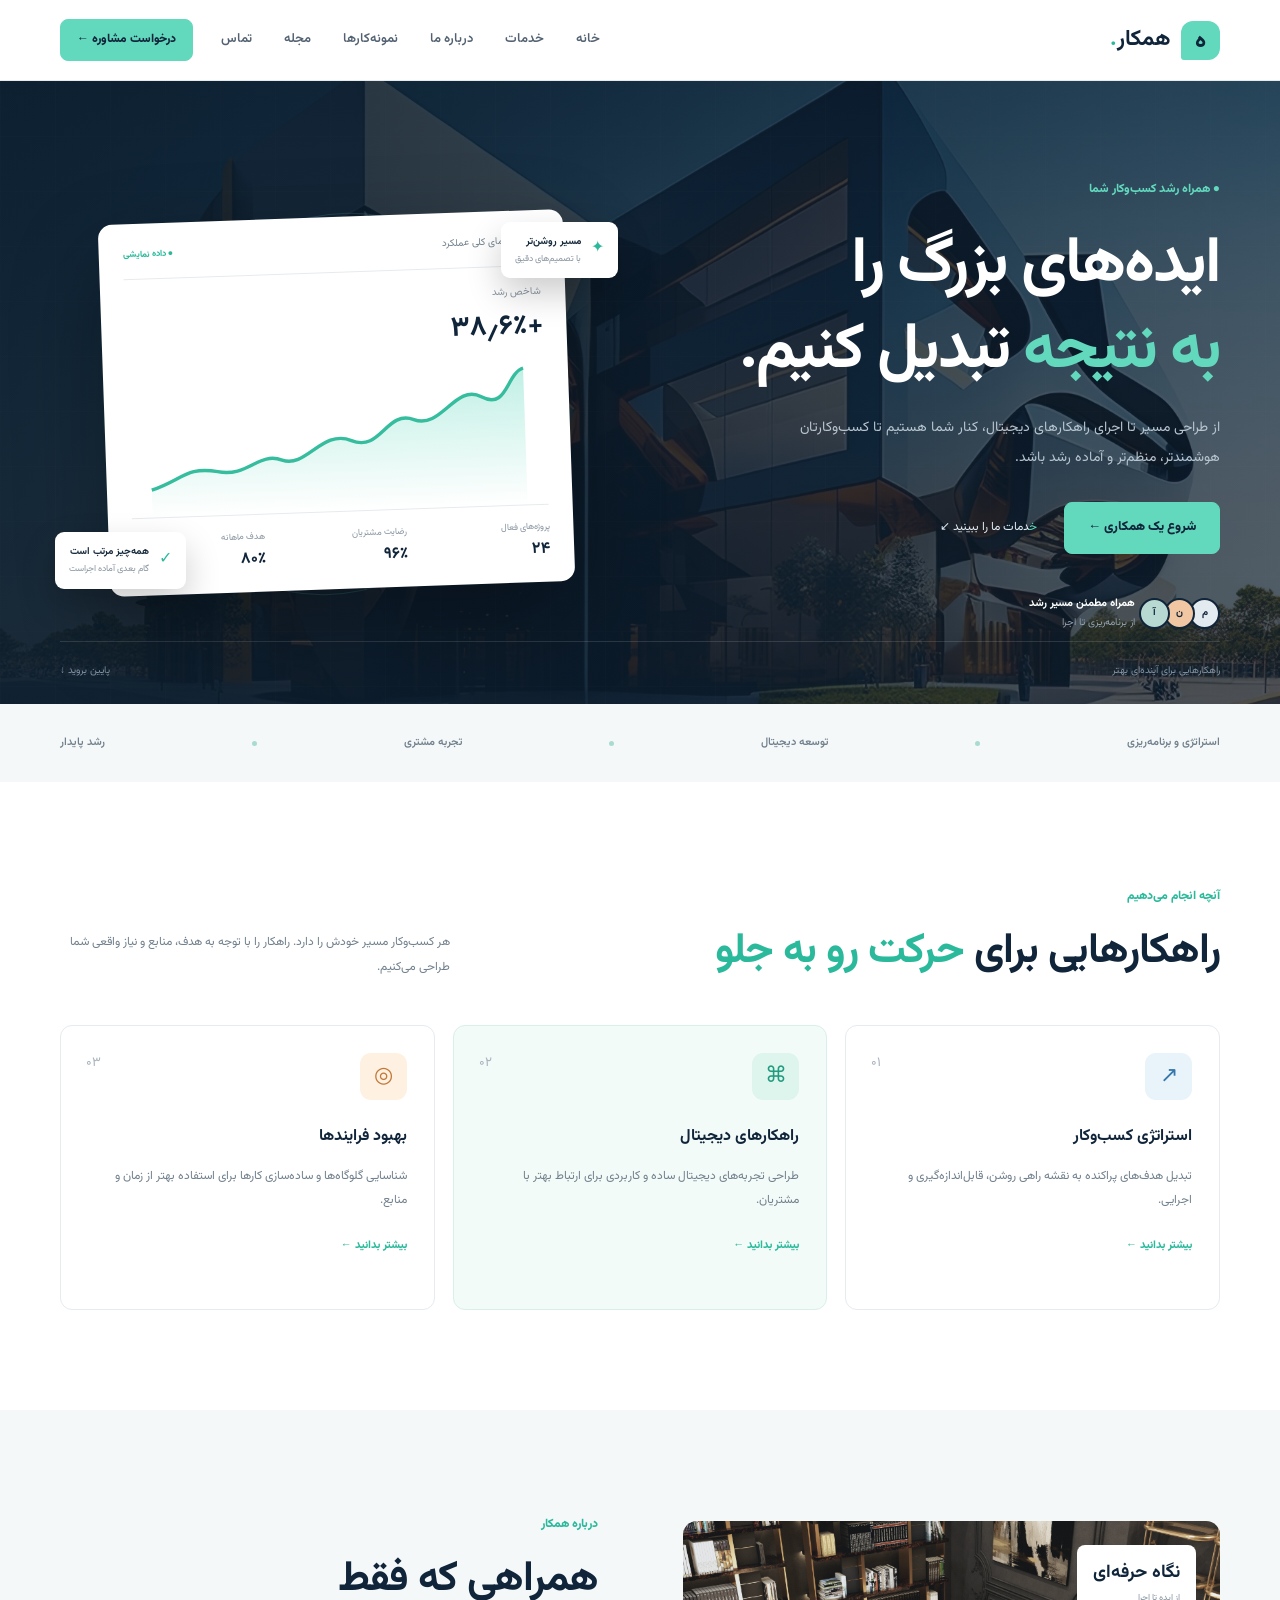
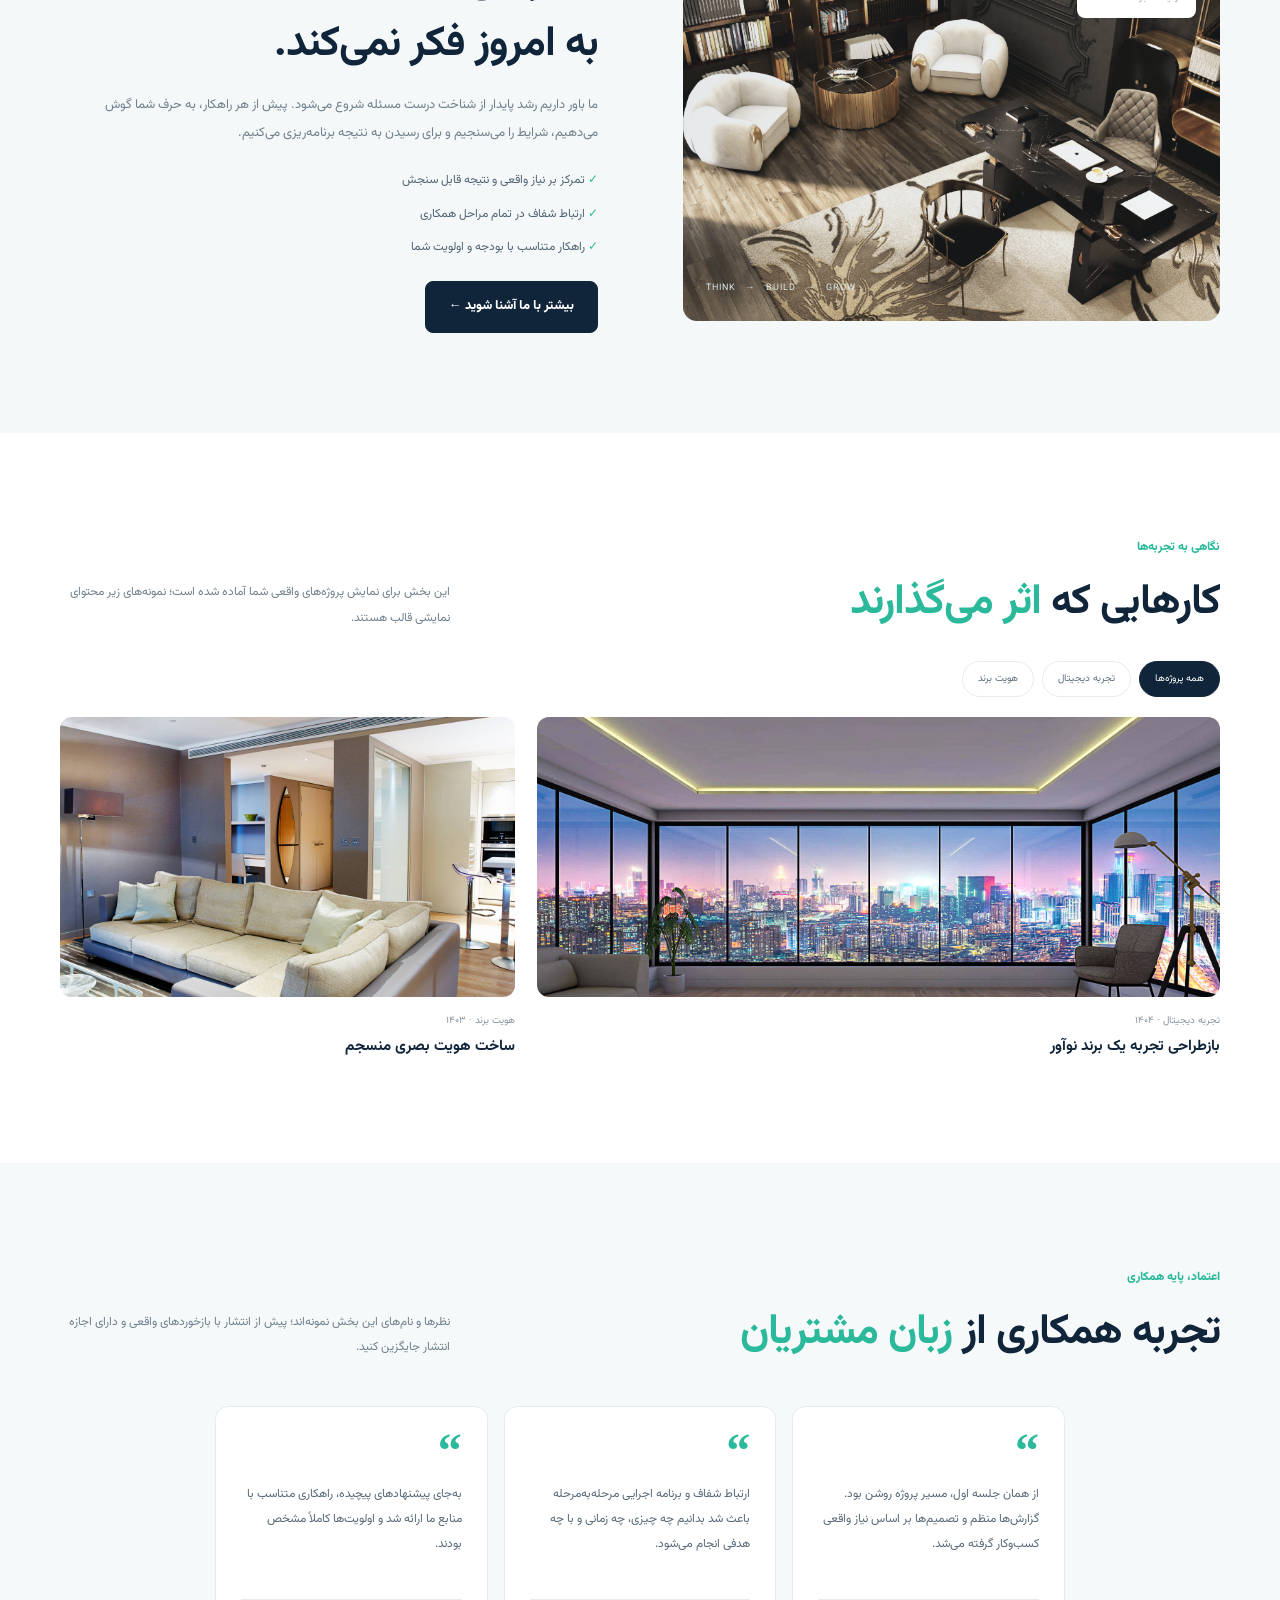
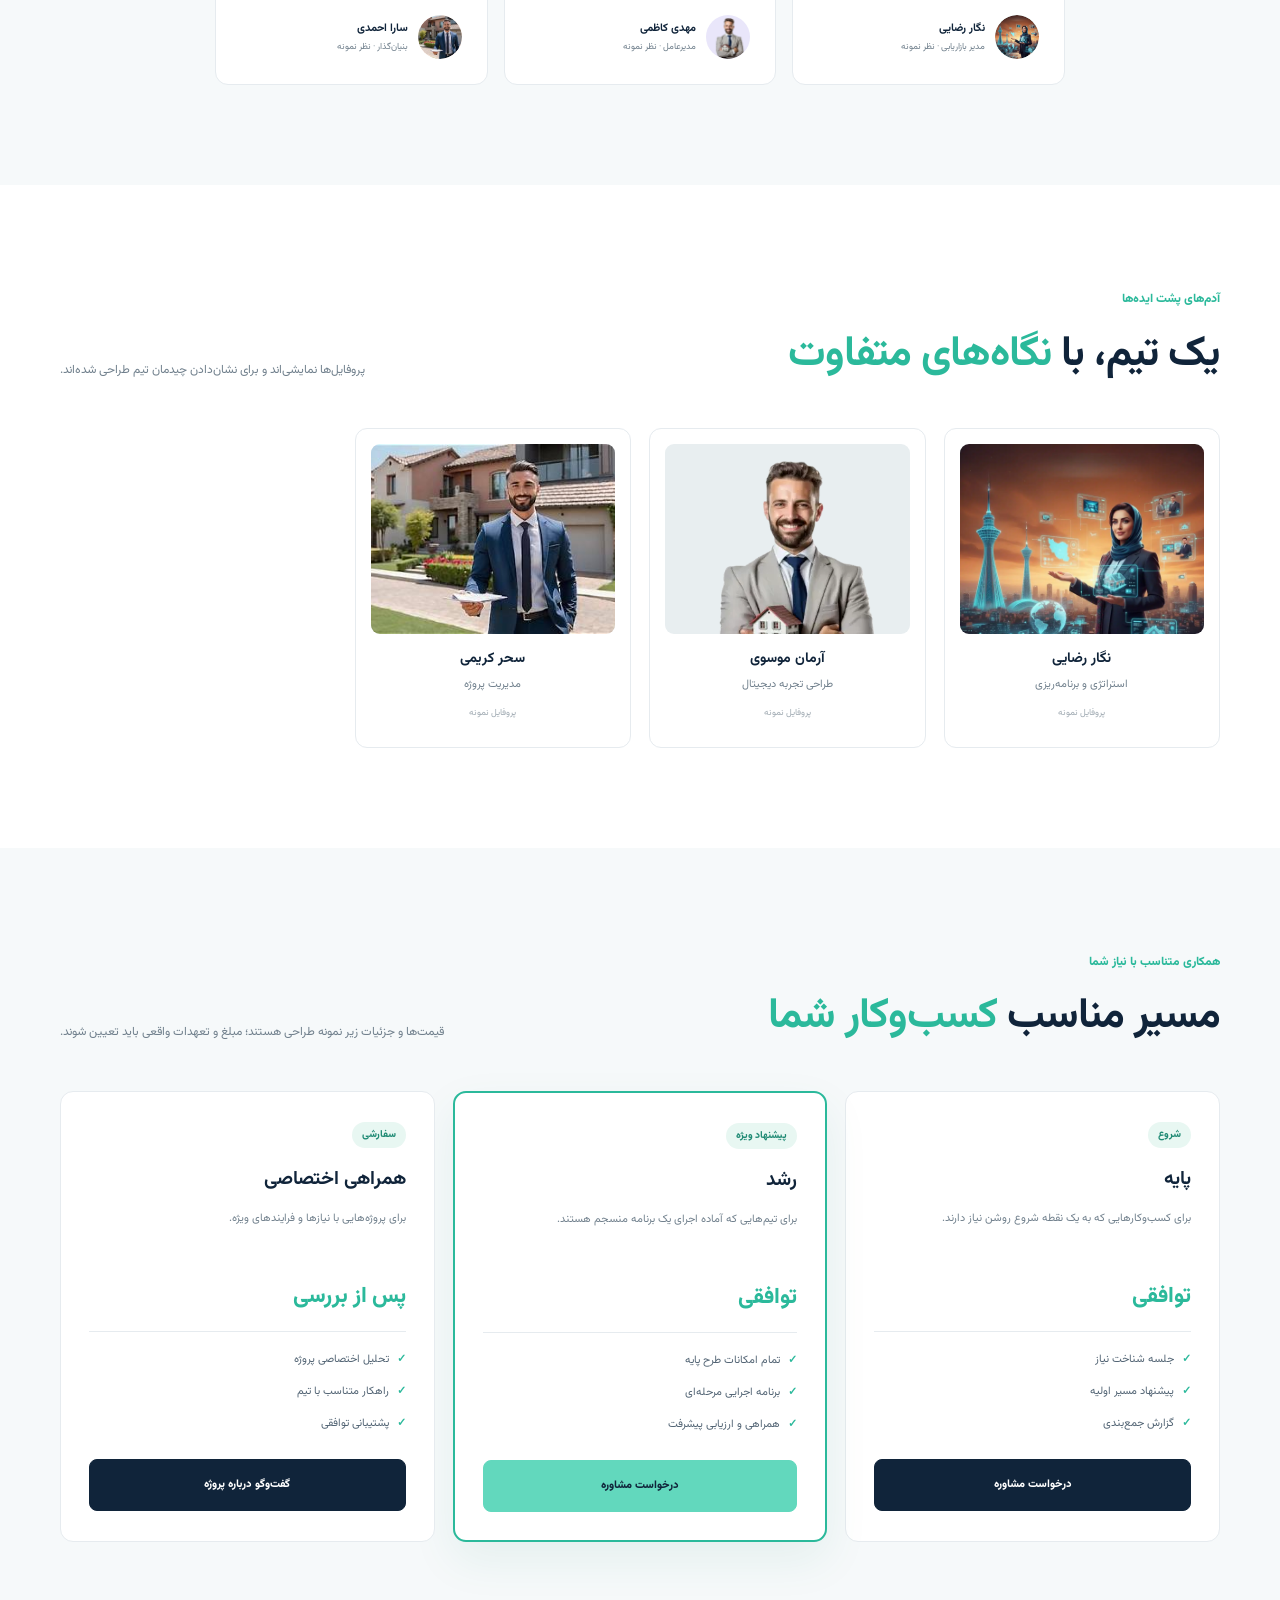
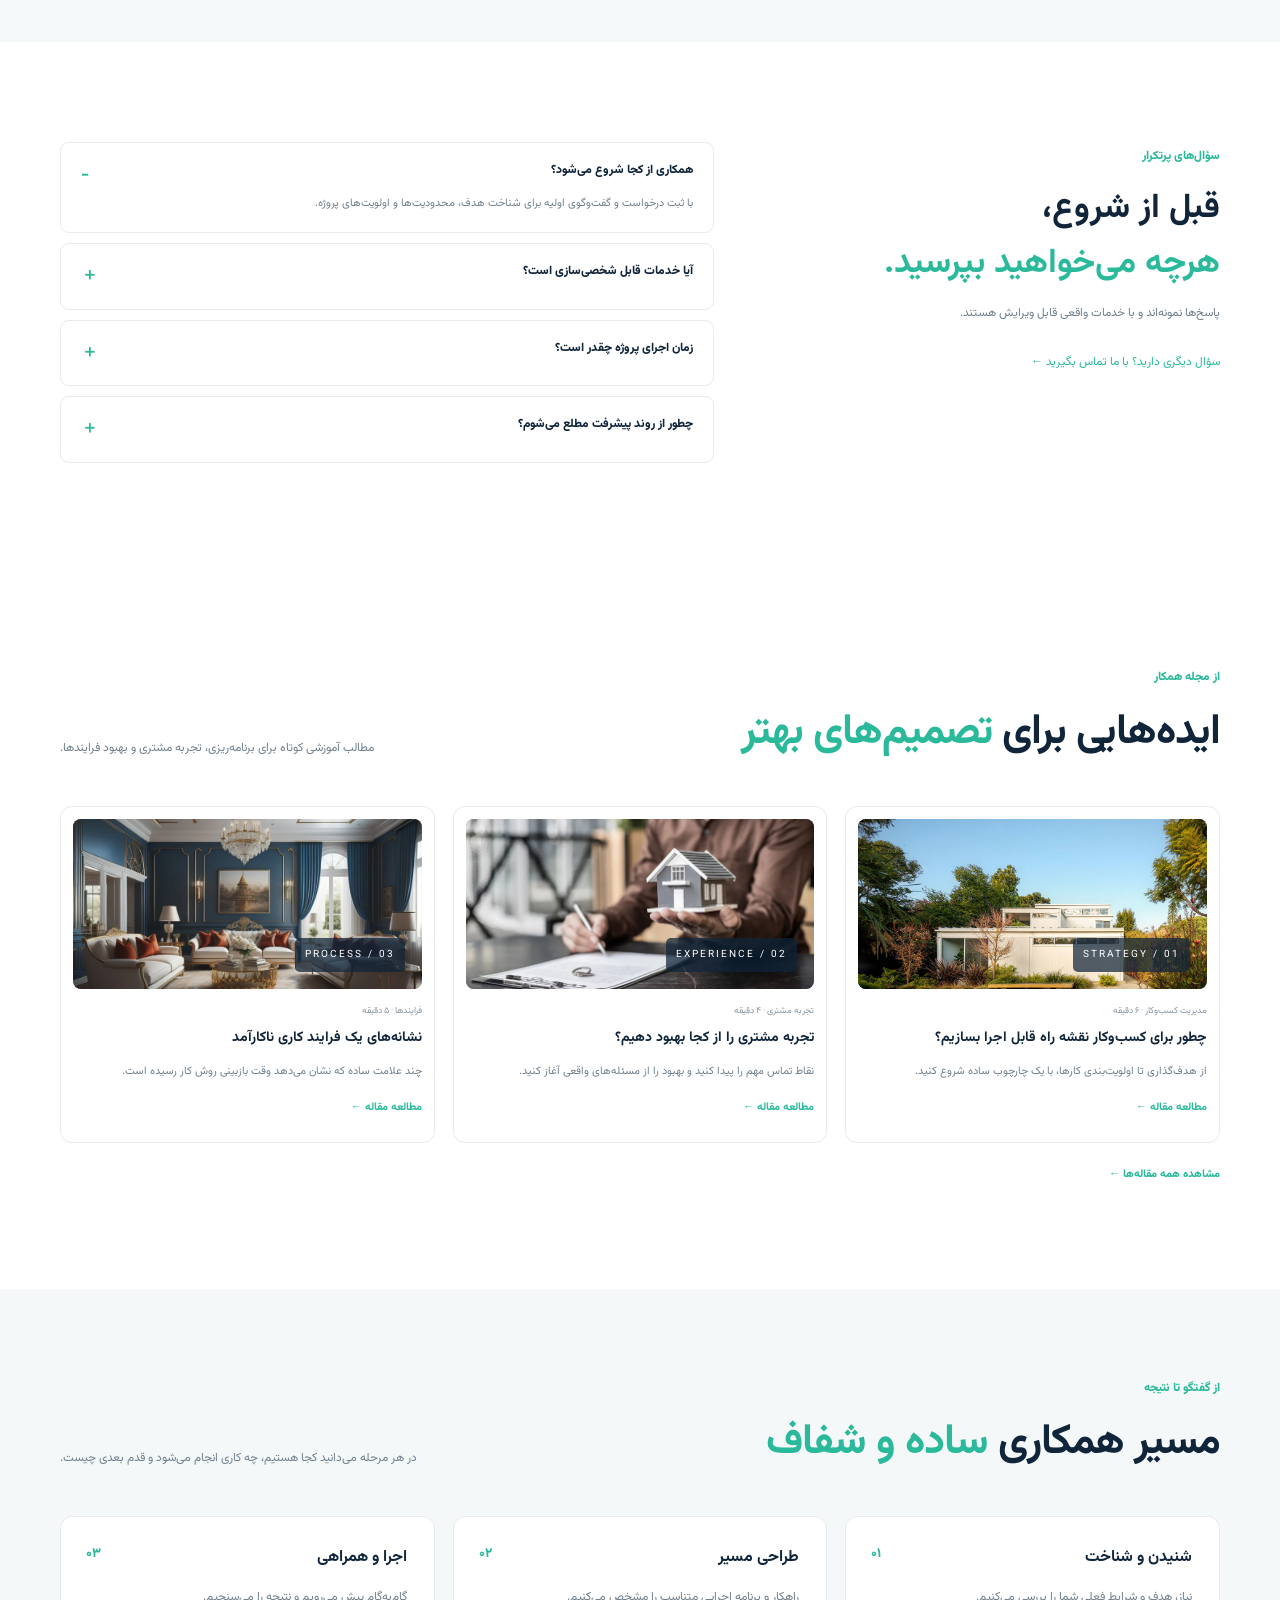
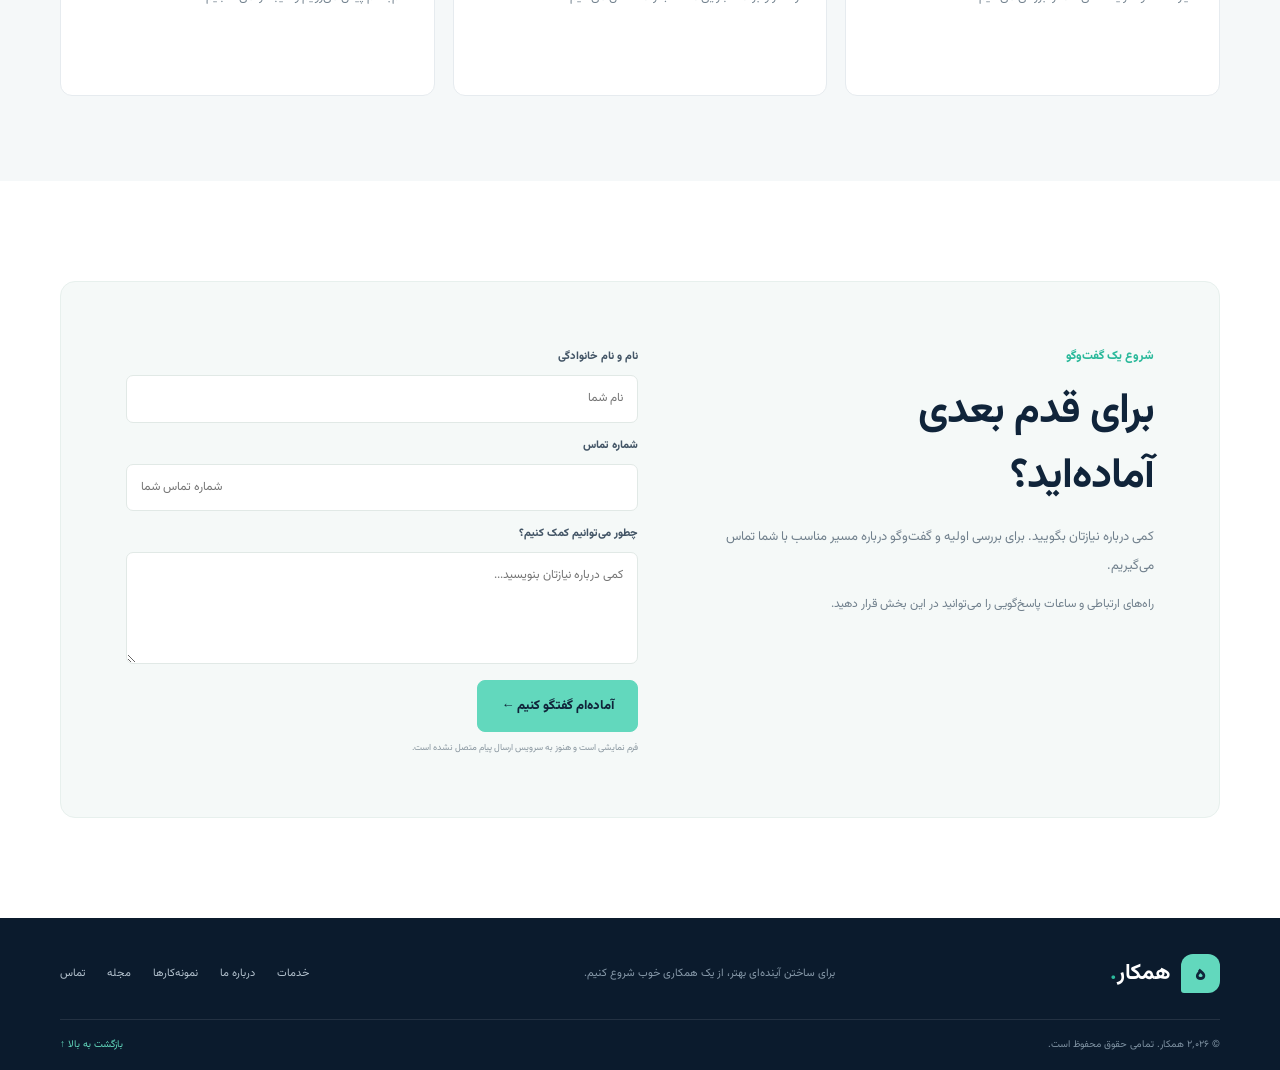
==== index.html @ f8c8dc16 "Restore team member portraits" ====
<!doctype html>
<html lang="fa" dir="rtl">
<head>
<meta charset="utf-8"><meta name="viewport" content="width=device-width,initial-scale=1">
<meta name="description" content="قالب HTML شرکتی همکار؛ قالبی فارسی و راست‌چین با طراحی واکنش‌گرا، HTML5، CSS و JavaScript ساده و فونت محلی وزیرمتن.">
<meta name="keywords" content="قالب HTML شرکتی, قالب سایت شرکتی, قالب فارسی, قالب راست چین, قالب RTL, قالب HTML CSS JavaScript, قالب واکنش گرا, قالب شرکتی ریسپانسیو, طراحی سایت شرکتی">
<meta name="robots" content="index,follow">
<meta name="theme-color" content="#10243a">
<meta property="og:type" content="website">
<meta property="og:locale" content="fa_IR">
<meta property="og:site_name" content="همکار">
<meta property="og:title" content="قالب HTML شرکتی همکار | فارسی و راست‌چین">
<meta property="og:description" content="قالب شرکتی فارسی و راست‌چین با طراحی واکنش‌گرا، HTML5، CSS، JavaScript و فونت محلی وزیرمتن.">
<meta property="og:url" content="https://mhmdmgwny34-web.github.io/hamkar-corporate-template/">
<meta property="og:image" content="https://mhmdmgwny34-web.github.io/hamkar-corporate-template/assets/images/hero-modern-building.jpg">
<meta property="og:image:alt" content="ساختمان مدرن با معماری معاصر">
<meta name="twitter:card" content="summary_large_image">

<meta name="twitter:title" content="قالب HTML شرکتی همکار">
<meta name="twitter:description" content="قالب فارسی و راست‌چین شرکتی با طراحی واکنش‌گرا.">
<meta name="twitter:image" content="https://mhmdmgwny34-web.github.io/hamkar-corporate-template/assets/images/hero-modern-building.jpg">
<title>قالب HTML شرکتی همکار | فارسی و راست‌چین</title>
<link rel="canonical" href="https://mhmdmgwny34-web.github.io/hamkar-corporate-template/">
<link rel="icon" type="image/svg+xml" href="favicon.svg">
<link rel="icon" type="image/png" sizes="96x96" href="favicon-96.png">
<link rel="apple-touch-icon" sizes="180x180" href="apple-touch-icon.png">
<link rel="preload" href="assets/fonts/vazirmatn-variable.woff2" as="font" type="font/woff2" crossorigin>
<link rel="stylesheet" href="assets/css/style.css">
</head>
<body>
<a class="skip" href="#main">رفتن به محتوای اصلی</a>
<header class="header"><div class="container nav-wrap">
<a class="brand" href="#top"><b>ه</b><strong>همکار<span>.</span></strong></a>
<button class="menu" type="button" aria-label="باز کردن منو" aria-controls="nav" aria-expanded="false">☰</button>
<nav id="nav" aria-label="ناوبری اصلی"><a href="index.html">خانه</a><a href="services.html">خدمات</a><a href="about.html">درباره ما</a><a href="portfolio.html">نمونه‌کارها</a><a href="blog.html">مجله</a><a href="contact.html">تماس</a></nav>
<a class="btn btn-small" href="contact.html">درخواست مشاوره ←</a>
</div></header>
<main id="main">
<section class="hero" id="top"><div class="container hero-grid">
<div class="hero-copy"><span class="eyebrow">● همراه رشد کسب‌وکار شما</span>
<h1>ایده‌های بزرگ را<br><em>به نتیجه</em> تبدیل کنیم.</h1>
<p>از طراحی مسیر تا اجرای راهکارهای دیجیتال، کنار شما هستیم تا کسب‌وکارتان هوشمندتر، منظم‌تر و آماده رشد باشد.</p>
<div class="actions"><a class="btn" href="#contact">شروع یک همکاری ←</a><a class="plain" href="#services">خدمات ما را ببینید ↙</a></div>
<div class="proof"><span>م</span><span>ن</span><span>آ</span><div><b>همراه مطمئن مسیر رشد</b><small>از برنامه‌ریزی تا اجرا</small></div></div></div>
<div class="visual"><div class="dashboard"><div class="dash-top"><span>● ● ●</span> نمای کلی عملکرد <b>● داده نمایشی</b></div><small>شاخص رشد</small><strong class="growth">+۳۸٫۶٪</strong><div class="chart"><svg viewBox="0 0 440 170" role="img" aria-label="نمودار نمونه رشد"><defs><linearGradient id="fill" x1="0" x2="0" y1="0" y2="1"><stop offset="0" stop-color="#62d8bd" stop-opacity=".4"/><stop offset="1" stop-color="#62d8bd" stop-opacity="0"/></linearGradient></defs><path d="M0 138 C35 128 42 111 78 119 S126 97 154 108 S202 73 236 88 S278 53 310 66 S360 25 390 42 S420 16 440 10 L440 170 L0 170Z" fill="url(#fill)"/><path d="M0 138 C35 128 42 111 78 119 S126 97 154 108 S202 73 236 88 S278 53 310 66 S360 25 390 42 S420 16 440 10" fill="none" stroke="#35bd9e" stroke-width="4"/></svg></div><div class="stats"><div><small>پروژه‌های فعال</small><b>۲۴</b></div><div><small>رضایت مشتریان</small><b>۹۶٪</b></div><div><small>هدف ماهانه</small><b>۸۰٪</b></div></div></div><div class="float float-one">✦ <span><b>مسیر روشن‌تر</b><small>با تصمیم‌های دقیق</small></span></div><div class="float float-two">✓ <span><b>همه‌چیز مرتب است</b><small>گام بعدی آماده اجراست</small></span></div></div>
</div><div class="container hero-foot"><span>راهکارهایی برای آینده‌ای بهتر</span><span>پایین بروید ↓</span></div></section>
<section class="trust"><div class="container trust-row"><span>استراتژی و برنامه‌ریزی</span><i></i><span>توسعه دیجیتال</span><i></i><span>تجربه مشتری</span><i></i><span>رشد پایدار</span></div></section>
<section class="section" id="services"><div class="container"><div class="heading"><div><label>آنچه انجام می‌دهیم</label><h2>راهکارهایی برای <em>حرکت رو به جلو</em></h2></div><p>هر کسب‌وکار مسیر خودش را دارد. راهکار را با توجه به هدف، منابع و نیاز واقعی شما طراحی می‌کنیم.</p></div>
<div class="cards"><article><small>۰۱</small><div class="ico blue">↗</div><h3>استراتژی کسب‌وکار</h3><p>تبدیل هدف‌های پراکنده به نقشه راهی روشن، قابل‌اندازه‌گیری و اجرایی.</p><a href="#contact">بیشتر بدانید ←</a></article><article class="featured"><small>۰۲</small><div class="ico green">⌘</div><h3>راهکارهای دیجیتال</h3><p>طراحی تجربه‌های دیجیتال ساده و کاربردی برای ارتباط بهتر با مشتریان.</p><a href="#contact">بیشتر بدانید ←</a></article><article><small>۰۳</small><div class="ico orange">◎</div><h3>بهبود فرایندها</h3><p>شناسایی گلوگاه‌ها و ساده‌سازی کارها برای استفاده بهتر از زمان و منابع.</p><a href="#contact">بیشتر بدانید ←</a></article></div></div></section>
<section class="section about" id="about"><div class="container about-grid"><div class="about-art"><div class="orb"></div><div class="statbox"><b>نگاه حرفه‌ای</b><small>از ایده تا اجرا</small></div><span class="stamp">THINK　→　BUILD　→　GROW</span></div><div><label>درباره همکار</label><h2>همراهی که فقط<br>به امروز فکر نمی‌کند.</h2><p>ما باور داریم رشد پایدار از شناخت درست مسئله شروع می‌شود. پیش از هر راهکار، به حرف شما گوش می‌دهیم، شرایط را می‌سنجیم و برای رسیدن به نتیجه برنامه‌ریزی می‌کنیم.</p><ul><li>✓ تمرکز بر نیاز واقعی و نتیجه قابل سنجش</li><li>✓ ارتباط شفاف در تمام مراحل همکاری</li><li>✓ راهکار متناسب با بودجه و اولویت شما</li></ul><a class="btn dark" href="#contact">بیشتر با ما آشنا شوید ←</a></div></div></section>
<section class="section" id="work"><div class="container"><div class="heading"><div><label>نگاهی به تجربه‌ها</label><h2>کارهایی که <em>اثر می‌گذارند</em></h2></div><p>این بخش برای نمایش پروژه‌های واقعی شما آماده شده است؛ نمونه‌های زیر محتوای نمایشی قالب هستند.</p></div><div class="filter-row" role="group" aria-label="فیلتر نمونه‌کارها"><button class="filter-btn is-active" type="button" data-filter="all" aria-pressed="true">همه پروژه‌ها</button><button class="filter-btn" type="button" data-filter="digital" aria-pressed="false">تجربه دیجیتال</button><button class="filter-btn" type="button" data-filter="brand" aria-pressed="false">هویت برند</button></div><div class="work-grid"><article data-category="digital"><div class="work-art work-one"><button class="image-open" type="button" aria-label="نمایش بزرگ تصویر پروژه تجربه دیجیتال"><img src="assets/images/portfolio-digital-workspace.jpg" alt="فضای کاری مدرن با پنجره‌های بزرگ و چشم‌انداز شهری" width="1200" height="700" loading="lazy" decoding="async"></button></div><small>تجربه دیجیتال · ۱۴۰۴</small><h3>بازطراحی تجربه یک برند نوآور</h3></article><article data-category="brand"><div class="work-art work-two"><button class="image-open" type="button" aria-label="نمایش بزرگ تصویر پروژه هویت برند"><img src="assets/images/portfolio-brand-interior.jpg" alt="فضای داخلی روشن و مدرن با مبلمان مینیمال" width="1200" height="700" loading="lazy" decoding="async"></button></div><small>هویت برند · ۱۴۰۳</small><h3>ساخت هویت بصری منسجم</h3></article></div></div></section>

<section class="section testimonials" id="testimonials"><div class="container"><div class="heading"><div><label>اعتماد، پایه همکاری</label><h2>تجربه همکاری از <em>زبان مشتریان</em></h2></div><p>نظرها و نام‌های این بخش نمونه‌اند؛ پیش از انتشار با بازخوردهای واقعی و دارای اجازه انتشار جایگزین کنید.</p></div><div class="testimonial-shell"><div class="testimonial-track">
<article class="testimonial-card is-active"><div class="quote-mark">“</div><p>از همان جلسه اول، مسیر پروژه روشن بود. گزارش‌ها منظم و تصمیم‌ها بر اساس نیاز واقعی کسب‌وکار گرفته می‌شد.</p><div class="person"><span class="person-avatar"><img src="assets/images/team-member-1.jpg?v=3" alt="تصویر نگار رضایی" loading="lazy" decoding="async"></span><div><b>نگار رضایی</b><small>مدیر بازاریابی · نظر نمونه</small></div></div></article>
<article class="testimonial-card"><div class="quote-mark">“</div><p>ارتباط شفاف و برنامه اجرایی مرحله‌به‌مرحله باعث شد بدانیم چه چیزی، چه زمانی و با چه هدفی انجام می‌شود.</p><div class="person"><span class="person-avatar avatar-two"><img src="assets/images/team-member-2.jpg?v=3" alt="تصویر مهدی کاظمی" loading="lazy" decoding="async"></span><div><b>مهدی کاظمی</b><small>مدیرعامل · نظر نمونه</small></div></div></article>
<article class="testimonial-card"><div class="quote-mark">“</div><p>به‌جای پیشنهادهای پیچیده، راهکاری متناسب با منابع ما ارائه شد و اولویت‌ها کاملاً مشخص بودند.</p><div class="person"><span class="person-avatar avatar-three"><img src="assets/images/team-member-3.jpg?v=3" alt="تصویر سارا احمدی" loading="lazy" decoding="async"></span><div><b>سارا احمدی</b><small>بنیان‌گذار · نظر نمونه</small></div></div></article></div><div class="slider-controls"><button type="button" id="testimonial-prev" aria-label="نظر قبلی">→</button><span id="testimonial-count" aria-live="polite">۱ از ۳</span><button type="button" id="testimonial-next" aria-label="نظر بعدی">←</button></div></div></div></section>
<section class="section team" id="team"><div class="container"><div class="heading"><div><label>آدم‌های پشت ایده‌ها</label><h2>یک تیم، با <em>نگاه‌های متفاوت</em></h2></div><p>پروفایل‌ها نمایشی‌اند و برای نشان‌دادن چیدمان تیم طراحی شده‌اند.</p></div><div class="team-grid">
<article class="team-card"><div class="team-portrait"><img src="assets/images/team-member-1.jpg?v=3" alt="تصویر نگار رضایی" loading="lazy" decoding="async"></div><h3>نگار رضایی</h3><p>استراتژی و برنامه‌ریزی</p><small>پروفایل نمونه</small></article><article class="team-card"><div class="team-portrait"><img src="assets/images/team-member-2.jpg?v=3" alt="تصویر آرمان موسوی" loading="lazy" decoding="async"></div><h3>آرمان موسوی</h3><p>طراحی تجربه دیجیتال</p><small>پروفایل نمونه</small></article><article class="team-card"><div class="team-portrait"><img src="assets/images/team-member-3.jpg?v=3" alt="تصویر سحر کریمی" loading="lazy" decoding="async"></div><h3>سحر کریمی</h3><p>مدیریت پروژه</p><small>پروفایل نمونه</small></article></div></div></section>
<section class="section pricing" id="pricing"><div class="container"><div class="heading"><div><label>همکاری متناسب با نیاز شما</label><h2>مسیر مناسب <em>کسب‌وکار شما</em></h2></div><p>قیمت‌ها و جزئیات زیر نمونه طراحی هستند؛ مبلغ و تعهدات واقعی باید تعیین شوند.</p></div><div class="pricing-grid">
<article class="price-card"><span class="plan-label">شروع</span><h3>پایه</h3><p>برای کسب‌وکارهایی که به یک نقطه شروع روشن نیاز دارند.</p><div class="price">توافقی</div><ul><li>جلسه شناخت نیاز</li><li>پیشنهاد مسیر اولیه</li><li>گزارش جمع‌بندی</li></ul><a class="btn dark" href="#contact">درخواست مشاوره</a></article>
<article class="price-card price-featured"><span class="plan-label">پیشنهاد ویژه</span><h3>رشد</h3><p>برای تیم‌هایی که آماده اجرای یک برنامه منسجم هستند.</p><div class="price">توافقی</div><ul><li>تمام امکانات طرح پایه</li><li>برنامه اجرایی مرحله‌ای</li><li>همراهی و ارزیابی پیشرفت</li></ul><a class="btn" href="#contact">درخواست مشاوره</a></article>
<article class="price-card"><span class="plan-label">سفارشی</span><h3>همراهی اختصاصی</h3><p>برای پروژه‌هایی با نیازها و فرایندهای ویژه.</p><div class="price">پس از بررسی</div><ul><li>تحلیل اختصاصی پروژه</li><li>راهکار متناسب با تیم</li><li>پشتیبانی توافقی</li></ul><a class="btn dark" href="#contact">گفت‌وگو درباره پروژه</a></article></div></div></section>
<section class="section faq" id="faq"><div class="container faq-grid"><div><label>سؤال‌های پرتکرار</label><h2>قبل از شروع،<br><em>هرچه می‌خواهید بپرسید.</em></h2><p>پاسخ‌ها نمونه‌اند و با خدمات واقعی قابل ویرایش هستند.</p><a class="faq-link" href="#contact">سؤال دیگری دارید؟ با ما تماس بگیرید ←</a></div><div class="faq-list"><details open><summary>همکاری از کجا شروع می‌شود؟</summary><p>با ثبت درخواست و گفت‌وگوی اولیه برای شناخت هدف، محدودیت‌ها و اولویت‌های پروژه.</p></details><details><summary>آیا خدمات قابل شخصی‌سازی است؟</summary><p>بله؛ دامنه کار پس از بررسی نیاز و منابع هر کسب‌وکار مشخص می‌شود.</p></details><details><summary>زمان اجرای پروژه چقدر است؟</summary><p>زمان‌بندی به دامنه و پیچیدگی پروژه وابسته است و پیش از شروع مشخص می‌شود.</p></details><details><summary>چطور از روند پیشرفت مطلع می‌شوم؟</summary><p>گزارش‌ها و نقاط کنترل در ابتدای همکاری توافق می‌شوند.</p></details></div></div></section>
<section class="section journal" id="journal"><div class="container"><div class="heading"><div><label>از مجله همکار</label><h2>ایده‌هایی برای <em>تصمیم‌های بهتر</em></h2></div><p>مطالب آموزشی کوتاه برای برنامه‌ریزی، تجربه مشتری و بهبود فرایندها.</p></div><div class="journal-grid">
<a class="journal-card" href="blog.html#article-1"><div class="journal-art journal-one"><img src="assets/images/journal-strategy.jpg" alt="تصویر مقاله برنامه‌ریزی و استراتژی کسب‌وکار" loading="lazy" decoding="async"><span>01 / STRATEGY</span></div><small>مدیریت کسب‌وکار · ۶ دقیقه</small><h3>چطور برای کسب‌وکار نقشه راه قابل اجرا بسازیم؟</h3><p>از هدف‌گذاری تا اولویت‌بندی کارها، با یک چارچوب ساده شروع کنید.</p><b>مطالعه مقاله ←</b></a>
<a class="journal-card" href="blog.html#article-2"><div class="journal-art journal-two"><img src="assets/images/journal-customer.jpg" alt="تصویر مقاله تجربه مشتری" loading="lazy" decoding="async"><span>02 / EXPERIENCE</span></div><small>تجربه مشتری · ۴ دقیقه</small><h3>تجربه مشتری را از کجا بهبود دهیم؟</h3><p>نقاط تماس مهم را پیدا کنید و بهبود را از مسئله‌های واقعی آغاز کنید.</p><b>مطالعه مقاله ←</b></a>
<a class="journal-card" href="blog.html#article-3"><div class="journal-art journal-three"><img src="assets/images/journal-process.jpg" alt="تصویر مقاله بهبود فرایندها" loading="lazy" decoding="async"><span>03 / PROCESS</span></div><small>فرایندها · ۵ دقیقه</small><h3>نشانه‌های یک فرایند کاری ناکارآمد</h3><p>چند علامت ساده که نشان می‌دهد وقت بازبینی روش کار رسیده است.</p><b>مطالعه مقاله ←</b></a></div><a class="journal-more" href="blog.html">مشاهده همه مقاله‌ها ←</a></div></section>
<section class="section process"><div class="container"><div class="heading"><div><label>از گفتگو تا نتیجه</label><h2>مسیر همکاری <em>ساده و شفاف</em></h2></div><p>در هر مرحله می‌دانید کجا هستیم، چه کاری انجام می‌شود و قدم بعدی چیست.</p></div><div class="cards steps"><article><small>۰۱</small><h3>شنیدن و شناخت</h3><p>نیاز، هدف و شرایط فعلی شما را بررسی می‌کنیم.</p></article><article><small>۰۲</small><h3>طراحی مسیر</h3><p>راهکار و برنامه اجرایی متناسب را مشخص می‌کنیم.</p></article><article><small>۰۳</small><h3>اجرا و همراهی</h3><p>گام‌به‌گام پیش می‌رویم و نتیجه را می‌سنجیم.</p></article></div></div></section>
<section class="section" id="contact"><div class="container contact"><div><label>شروع یک گفت‌وگو</label><h2>برای قدم بعدی<br>آماده‌اید؟</h2><p>کمی درباره نیازتان بگویید. برای بررسی اولیه و گفت‌وگو درباره مسیر مناسب با شما تماس می‌گیریم.</p><small>راه‌های ارتباطی و ساعات پاسخ‌گویی را می‌توانید در این بخش قرار دهید.</small></div><form id="contact-form"><label for="name">نام و نام خانوادگی</label><input id="name" name="name" placeholder="نام شما" required><label for="phone">شماره تماس</label><input id="phone" name="phone" type="tel" inputmode="tel" autocomplete="tel" placeholder="شماره تماس شما" required><label for="message">چطور می‌توانیم کمک کنیم؟</label><textarea id="message" name="message" rows="4" placeholder="کمی درباره نیازتان بنویسید..." required></textarea><button class="btn" type="submit">آماده‌ام گفتگو کنیم ←</button><p id="form-note" role="status" aria-live="polite">فرم نمایشی است و هنوز به سرویس ارسال پیام متصل نشده است.</p></form></div></section>
</main>
<dialog class="lightbox" id="lightbox" aria-label="نمایش تصویر نمونه‌کار"><button class="lightbox-close" type="button" aria-label="بستن تصویر">×</button><img src="" alt=""></dialog>
<footer><div class="container foot-main"><a class="brand" href="#top"><b>ه</b><strong>همکار<span>.</span></strong></a><p>برای ساختن آینده‌ای بهتر، از یک همکاری خوب شروع کنیم.</p><div><a href="services.html">خدمات</a><a href="about.html">درباره ما</a><a href="portfolio.html">نمونه‌کارها</a><a href="blog.html">مجله</a><a href="contact.html">تماس</a></div></div><div class="container foot-bottom"><span>© <span id="year">۱۴۰۵</span> همکار. تمامی حقوق محفوظ است.</span><a href="#top">بازگشت به بالا ↑</a></div></footer>
<script src="assets/js/main.js"></script>
</body></html>
---- assets/css/style.css ----
@charset "UTF-8";
@font-face{font-family:Vazirmatn;src:url("../fonts/vazirmatn-variable.woff2") format("woff2");font-style:normal;font-weight:100 900;font-display:swap}
:root{--navy:#10243a;--ink:#182b3d;--muted:#71808d;--mint:#62d8bd;--green:#2bb99b;--paper:#f5f8f9;--line:#e6ebef}
*{box-sizing:border-box}html{scroll-behavior:smooth;scroll-padding-top:85px}body{margin:0;color:var(--ink);font-family:Vazirmatn,Tahoma,sans-serif;line-height:1.8;-webkit-font-smoothing:antialiased}a{color:inherit;text-decoration:none}button,input,textarea{font:inherit}.container{width:min(1160px,calc(100% - 48px));margin:auto}.skip{position:absolute;top:-60px;right:15px;background:var(--navy);color:white;padding:10px;z-index:200}.skip:focus{top:10px}
.header{position:sticky;top:0;z-index:100;background:#ffffffed;border-bottom:1px solid var(--line);backdrop-filter:blur(12px)}.nav-wrap{height:80px;display:flex;align-items:center;gap:28px}.brand{display:flex;align-items:center;gap:10px;white-space:nowrap}.brand>b{display:grid;place-items:center;width:39px;height:39px;border-radius:12px 12px 12px 3px;background:var(--mint);color:var(--navy);font-size:23px}.brand strong{font-size:22px;color:var(--navy)}.brand strong span{color:var(--green)}nav{display:flex;gap:32px;margin-right:auto}nav a{font-size:13px;color:#536272;font-weight:600}nav a:hover,footer a:hover{color:var(--green)}.btn{display:inline-flex;align-items:center;justify-content:center;gap:15px;min-height:52px;padding:0 23px;border:1px solid var(--mint);border-radius:8px;background:var(--mint);color:var(--navy);font-size:13px;font-weight:800;cursor:pointer;transition:.2s}.btn:hover{transform:translateY(-3px);background:#7be3cc;box-shadow:0 12px 28px #62d8bd38}.btn-small{min-height:42px;padding:0 16px;font-size:12px}.menu{display:none}
.hero{position:relative;overflow:hidden;padding:85px 0 24px;background:linear-gradient(90deg,rgba(13,31,47,.94),rgba(13,31,47,.72)),url('../images/hero-modern-building.jpg') center/cover no-repeat;background-color:var(--navy);color:white}.hero:before{position:absolute;inset:0;content:"";opacity:.13;background-image:linear-gradient(#fff1 1px,transparent 1px),linear-gradient(90deg,#fff1 1px,transparent 1px);background-size:55px 55px}.hero-grid{position:relative;display:grid;grid-template-columns:1fr 1fr;align-items:center;gap:55px;min-height:475px}.eyebrow,label{color:var(--green);font-size:12px;font-weight:800}.eyebrow{color:var(--mint)}h1{margin:18px 0;font-size:clamp(42px,5vw,66px);line-height:1.35;letter-spacing:-2px}h1 em,.heading h2 em{color:var(--mint);font-style:normal}.hero-copy>p{max-width:480px;color:#b8c5d0;font-size:14px;line-height:2.2}.actions{display:flex;align-items:center;gap:27px;margin-top:28px}.plain{font-size:12px;color:#e2edf4}.plain:first-letter{color:var(--mint)}.proof{display:flex;align-items:center;margin-top:40px}.proof>span{display:grid;place-items:center;width:31px;height:31px;margin-left:-6px;border:2px solid var(--navy);border-radius:50%;background:#e3eaf0;color:var(--navy);font-size:10px;font-weight:bold}.proof>span:nth-child(2){background:#f0c7a2}.proof>span:nth-child(3){background:#b7d9d1}.proof div{display:grid;margin-right:10px}.proof b{font-size:11px}.proof small{color:#91a3b3;font-size:10px}
.visual{position:relative;display:grid;place-items:center;min-height:420px}.visual:before,.visual:after{position:absolute;content:"";width:430px;height:300px;border:1px solid #62d8bd2b;border-radius:50%;transform:rotate(-25deg)}.visual:after{width:360px;height:390px;transform:rotate(35deg)}.dashboard{position:relative;z-index:2;width:min(100%,465px);padding:22px 24px 18px;color:var(--ink);background:white;border-radius:14px;box-shadow:0 35px 90px #0005;transform:rotate(-2deg)}.dash-top{display:flex;align-items:center;gap:12px;padding-bottom:15px;border-bottom:1px solid var(--line);color:#71808e;font-size:10px}.dash-top span{color:#e7a59a;font-size:9px}.dash-top b{margin-right:auto;color:var(--green);font-size:9px}.dashboard>small{display:block;margin-top:17px;color:#8794a0;font-size:10px}.growth{font-size:28px;color:var(--navy)}.chart{height:145px;margin-top:8px}.chart svg{width:100%;height:100%}.stats{display:grid;grid-template-columns:repeat(3,1fr);gap:10px;padding-top:14px;border-top:1px solid var(--line)}.stats div{display:grid}.stats small{font-size:9px;color:#8794a0}.stats b{font-size:16px;color:var(--navy)}.float{position:absolute;z-index:3;display:flex;align-items:center;gap:10px;padding:11px 14px;border-radius:9px;background:white;color:var(--green);box-shadow:0 15px 35px #0003}.float span{display:grid;color:var(--ink)}.float b{font-size:10px}.float small{font-size:9px;color:#8995a0}.float-one{top:28px;right:-5px}.float-two{bottom:25px;left:-5px}.hero-foot{position:relative;display:flex;justify-content:space-between;padding-top:20px;border-top:1px solid #ffffff20;color:#8194a4;font-size:10px}
.trust{background:var(--paper)}.trust-row{min-height:78px;display:flex;align-items:center;justify-content:space-between;gap:18px;color:#71808d;font-size:11px;font-weight:600}.trust-row i{width:5px;height:5px;border-radius:50%;background:#a9dcd0}.section{padding:100px 0}.heading{display:flex;justify-content:space-between;align-items:end;gap:35px;margin-bottom:40px}.heading h2,.about h2,.contact h2{margin:9px 0 0;color:var(--navy);font-size:clamp(29px,3.4vw,42px);line-height:1.55;letter-spacing:-1px}.heading h2 em{color:var(--green)}.heading>p{max-width:390px;margin:0 0 5px;color:var(--muted);font-size:12px;line-height:2.1}.cards{display:grid;grid-template-columns:repeat(3,1fr);gap:18px}.cards article{position:relative;min-height:285px;padding:27px;border:1px solid var(--line);border-radius:12px;transition:.25s}.cards article:hover{transform:translateY(-6px);box-shadow:0 20px 55px #10243a16;border-color:#c8e9e1}.cards article>small{position:absolute;top:25px;left:25px;color:#a9b4bd}.featured{background:#f3fbf8;border-color:#d8f0e9!important}.ico{display:grid;place-items:center;width:47px;height:47px;margin-bottom:23px;border-radius:11px;font-size:22px}.blue{background:#e9f3fa;color:#3678ad}.green{background:#ddf5ed;color:#229a7f}.orange{background:#fff1e2;color:#c17a39}.cards h3{margin:0 0 8px;color:var(--navy);font-size:16px}.cards p{color:var(--muted);font-size:12px;line-height:2}.cards article>a{display:inline-block;margin-top:12px;color:var(--green);font-size:11px;font-weight:800}
.about,.process{background:var(--paper)}.about-grid{display:grid;grid-template-columns:1fr 1fr;align-items:center;gap:85px}.about-art{position:relative;min-height:400px;overflow:hidden;border-radius:14px;background:linear-gradient(135deg,rgba(13,31,47,.35),rgba(13,31,47,.72)),url('../images/about-office-interior.png') center/cover no-repeat var(--navy)}.about-art:before{position:absolute;inset:0;content:"";opacity:.14;background-image:linear-gradient(#fff2 1px,transparent 1px),linear-gradient(90deg,#fff2 1px,transparent 1px);background-size:40px 40px}.orb{position:absolute;top:48px;left:50%;width:285px;height:285px;border-radius:50%;background:linear-gradient(135deg,#65dec3,#247c82);transform:translateX(-50%);box-shadow:0 30px 90px #0004}.orb:after{position:absolute;inset:25px;content:"";border:1px solid #ffffff80;border-radius:50%}.statbox{position:absolute;top:24px;right:24px;display:grid;padding:12px 16px;border-radius:8px;background:white;color:var(--navy)}.statbox b{font-size:18px}.statbox small{color:#8794a0;font-size:9px}.stamp{position:absolute;bottom:25px;left:23px;color:#d8e7e9;font-size:9px;letter-spacing:1px}.about p,.contact>div>p{color:var(--muted);font-size:13px;line-height:2.2}.about ul{display:grid;gap:12px;margin:22px 0;padding:0;list-style:none;color:#526474;font-size:12px}.about li:first-letter{color:var(--green)}.dark{background:var(--navy);border-color:var(--navy);color:white}
.work-grid{display:grid;grid-template-columns:1.2fr .8fr;gap:22px}.work-art{height:280px;display:grid;place-items:center;border-radius:12px;overflow:hidden;background:#e7eeeb}.work-art img{display:block;width:100%;height:100%;object-fit:cover}.work-one{background:linear-gradient(135deg,#e0f0eb,#a5cfc5)}.work-two{background:linear-gradient(135deg,#f4e6d7,#d9bba0)}.mock{width:65%;height:72%;padding:25px;background:#f9fbfb;border-radius:9px;box-shadow:0 25px 45px #1b3f4033;transform:rotate(-4deg)}.mock b,.mock i{display:block;height:10px;margin:12px 0;background:#dce7e4;border-radius:4px}.mock b{width:60%;height:16px;background:#183d4a}.mock i:last-child{width:70%;background:#5ac8ad}.brand-board{width:65%;height:75%;padding:30px;background:#f7f0e8;color:#4d352b;box-shadow:0 20px 50px #5a382333;transform:rotate(3deg);font-size:30px}.brand-board strong{font-family:Georgia,serif;font-size:35px;line-height:1}.work-grid article>small{display:block;margin-top:15px;color:#8996a0;font-size:10px}.work-grid h3{margin:3px 0;color:var(--navy);font-size:15px}.process{padding-top:85px;padding-bottom:85px}.steps article{min-height:180px;background:white}.steps article>small{color:var(--green);font-weight:800}.steps p{margin-bottom:0}
.contact{display:grid;grid-template-columns:.85fr 1fr;gap:80px;padding:60px 65px;background:#f5f9f8;border:1px solid #e7f0ed;border-radius:15px}.contact>div>a,.contact>div>small{display:block;margin-top:10px;color:var(--green);font-size:12px}.contact>div>small{color:#71808d}.contact form{display:grid;gap:8px}.contact form label{margin-top:5px;color:#435566;font-size:11px}.contact input,.contact textarea{width:100%;padding:12px 14px;border:1px solid #e1e9e6;border-radius:7px;background:white;outline:none;font:inherit;font-size:12px}.contact input:focus,.contact textarea:focus{border-color:#68cbb3;box-shadow:0 0 0 3px #62d8bd24}.contact textarea{resize:vertical}.contact form button{justify-self:start;margin-top:8px}.contact form p{margin:0;color:#89969f;font-size:9px}
footer{background:#0b1b2d;color:#b4c2ce}.foot-main{display:flex;align-items:center;justify-content:space-between;gap:20px;padding-top:35px;padding-bottom:25px}.foot-main .brand strong{color:white}.foot-main p{color:#8799a9;font-size:11px}.foot-main>div{display:flex;gap:22px;font-size:11px}.foot-bottom{display:flex;justify-content:space-between;padding:16px 0;border-top:1px solid #ffffff19;color:#7e91a1;font-size:10px}.foot-bottom a{color:var(--mint)}
:focus-visible{outline:3px solid #35b99b;outline-offset:3px}
@media(max-width:900px){.nav-wrap{gap:16px}nav{gap:17px}.hero-grid{gap:25px}.about-grid{gap:45px}.contact{gap:40px;padding:48px}}
@media(max-width:720px){.container{width:calc(100% - 34px)}.nav-wrap{height:70px}.menu{display:block;order:3;margin-right:auto;width:40px;height:40px;border:1px solid var(--line);border-radius:8px;background:white;color:var(--navy)}nav{position:absolute;top:70px;right:0;left:0;display:none;flex-direction:column;gap:0;padding:8px 20px 15px;background:white;border-bottom:1px solid var(--line);box-shadow:0 15px 25px #10243a12}nav.open{display:flex}nav a{padding:10px 0;border-bottom:1px solid #f0f3f5}.nav-wrap>.btn{margin-right:auto}.hero{padding-top:60px}.hero-grid{grid-template-columns:1fr;gap:10px}.hero h1{font-size:clamp(42px,11vw,58px)}.hero-copy>p{font-size:13px}.visual{min-height:330px}.dashboard{width:88%;padding:16px}.chart{height:115px}.float-one{top:8px}.float-two{bottom:8px}.trust-row{flex-wrap:wrap;justify-content:center;padding:18px 0;gap:10px 16px;font-size:10px}.section{padding:72px 0}.heading{display:block;margin-bottom:28px}.heading>p{margin-top:12px}.heading h2,.about h2,.contact h2{font-size:31px}.cards,.about-grid,.work-grid,.contact{grid-template-columns:1fr}.cards{gap:12px}.cards article{min-height:0}.about-grid{gap:35px}.about-art{min-height:330px}.orb{width:245px;height:245px}.work-art{height:240px}.contact{gap:25px;padding:32px 22px}.foot-main{flex-wrap:wrap}.foot-main p{order:3;flex-basis:100%;margin:0}.foot-main>div{gap:13px}.foot-bottom{font-size:9px}}
@media(prefers-reduced-motion:reduce){*,*:before,*:after{scroll-behavior:auto!important;transition-duration:.01ms!important}}


/* Photography */
.about-art{background:#10243a url("../images/about-office-interior.png") center/cover no-repeat}
.about-art:before{position:absolute;inset:0;content:"";background:linear-gradient(135deg,#10243ad9,#10243a55)}
.about-art .orb{display:none}
.work-art{position:relative;background:#e8eef0}
.work-one,.work-two{background:#e8eef0}
.work-art img{display:block;width:100%;height:100%;object-fit:cover;transition:transform .45s ease}
.work-grid article:hover .work-art img{transform:scale(1.035)}
@media(prefers-reduced-motion:reduce){.work-art img{transition:none}}

/* Premium sections */
.testimonials{background:#f6f9fa}.testimonial-shell{max-width:850px;margin:auto}.testimonial-track{display:grid;grid-template-columns:repeat(3,1fr);gap:16px}.testimonial-card{padding:25px;border:1px solid var(--line);border-radius:13px;background:white}.quote-mark{color:var(--green);font:700 48px Georgia;line-height:.8}.testimonial-card>p{min-height:105px;color:#586a79;font-size:12px;line-height:2.1}.person{display:flex;align-items:center;gap:10px;border-top:1px solid var(--line);padding-top:15px}.person>div{display:grid}.person b{font-size:11px;color:var(--navy)}.person small{font-size:9px;color:var(--muted)}.person-avatar{display:grid;place-items:center;width:38px;height:38px;border-radius:50%;background:#d9f2eb;color:#176e60;font-weight:800}.avatar-two{background:#e9e6fa;color:#6253a1}.avatar-three{background:#fae8df;color:#a55e42}.slider-controls{display:none;justify-content:center;align-items:center;gap:20px;margin-top:22px;color:var(--muted);font-size:11px}.slider-controls button{width:36px;height:36px;border:1px solid var(--line);border-radius:50%;background:white;color:var(--navy);cursor:pointer}.team-grid{display:grid;grid-template-columns:repeat(4,1fr);gap:18px}.team-card{text-align:center;padding:15px 15px 20px;border:1px solid var(--line);border-radius:12px;background:white}.team-portrait{display:grid;place-items:center;height:190px;border-radius:9px;background:linear-gradient(145deg,#d8ece8,#94bdb3);color:#174c4a;font-size:35px;font-weight:800}.portrait-two{background:linear-gradient(145deg,#dce4f5,#9caed1);color:#334b79}.portrait-three{background:linear-gradient(145deg,#f5e5d7,#d8b79e);color:#784c37}.portrait-four{background:linear-gradient(145deg,#e9e5f3,#b7a8d1);color:#574276}.team-card h3{margin:13px 0 0;color:var(--navy);font-size:14px}.team-card p{margin:3px 0;color:var(--muted);font-size:11px}.team-card small{color:#a1abb3;font-size:9px}.pricing{background:#f6f9fa}.pricing-grid{display:grid;grid-template-columns:repeat(3,1fr);gap:18px}.price-card{padding:28px;border:1px solid var(--line);border-radius:13px;background:white}.price-featured{border:2px solid var(--green);box-shadow:0 18px 45px #1a806b14}.plan-label{display:inline-block;padding:4px 10px;border-radius:20px;background:#e8f7f2;color:#218b75;font-size:10px;font-weight:800}.price-card h3{margin:15px 0 5px;color:var(--navy);font-size:19px}.price-card>p{min-height:50px;color:var(--muted);font-size:11px}.price{margin:18px 0;padding-bottom:15px;border-bottom:1px solid var(--line);color:var(--green);font-size:22px;font-weight:800}.price-card ul{display:grid;gap:12px;margin:0 0 25px;padding:0;list-style:none;color:#526474;font-size:11px}.price-card li:before{content:"✓";margin-left:8px;color:var(--green);font-weight:900}.price-card .btn{width:100%;font-size:11px}.faq-grid{display:grid;grid-template-columns:.8fr 1.2fr;gap:70px}.faq-grid h2{margin:12px 0;color:var(--navy);font-size:34px;line-height:1.6}.faq-grid h2 em{color:var(--green);font-style:normal}.faq-grid>div:first-child>p{color:var(--muted);font-size:12px}.faq-link{display:inline-block;margin-top:15px;color:var(--green);font-size:12px}.faq-list{display:grid;gap:10px}.faq-list details{padding:17px 20px;border:1px solid var(--line);border-radius:9px;background:white}.faq-list summary{color:var(--navy);font-size:12px;font-weight:800;cursor:pointer;list-style:none}.faq-list summary:after{content:"＋";float:left;color:var(--green);font-size:17px}.faq-list details[open] summary:after{content:"−"}.faq-list details p{margin:12px 0 0;color:var(--muted);font-size:11px;line-height:2}.filter-row{display:flex;flex-wrap:wrap;gap:8px;margin:-15px 0 20px}.filter-btn{padding:8px 15px;border:1px solid var(--line);border-radius:30px;background:white;color:#607180;font:inherit;font-size:10px;cursor:pointer}.filter-btn.is-active{border-color:var(--navy);background:var(--navy);color:white}.work-art .image-open{display:block;width:100%;height:100%;padding:0;border:0;background:transparent;cursor:zoom-in}.work-art .image-open img{display:block;width:100%;height:100%;object-fit:cover}.work-grid article[hidden]{display:none}.lightbox{width:min(92vw,1000px);max-width:none;padding:15px;border:0;border-radius:12px;background:#10243a}.lightbox::backdrop{background:#061321d9;backdrop-filter:blur(5px)}.lightbox img{display:block;width:100%;max-height:78vh;object-fit:contain}.lightbox-close{display:block;margin:0 0 10px auto;width:36px;height:36px;border:1px solid #ffffff45;border-radius:50%;background:transparent;color:white;font-size:23px;cursor:pointer}.journal{background:#fff}.journal-grid{display:grid;grid-template-columns:repeat(3,1fr);gap:18px}.journal-card{display:block;padding:12px 12px 20px;border:1px solid var(--line);border-radius:12px;transition:.2s}.journal-card:hover{transform:translateY(-5px);box-shadow:0 18px 40px #10243a12}.journal-art{display:flex;align-items:flex-end;height:170px;padding:17px;border-radius:8px;background:linear-gradient(135deg,#183b50,#4e9a8a);color:#c8f2e8;font-size:10px;letter-spacing:2px}.journal-two{background:linear-gradient(135deg,#594a83,#b59dcf)}.journal-three{background:linear-gradient(135deg,#8b6045,#e0b88f)}.journal-card>small{display:block;margin-top:14px;color:#8996a0;font-size:9px}.journal-card h3{margin:7px 0;color:var(--navy);font-size:14px;line-height:1.8}.journal-card p{color:var(--muted);font-size:11px}.journal-card>b,.journal-more{color:var(--green);font-size:11px}.journal-more{display:inline-block;margin-top:22px;font-weight:800}
.blog-hero{padding:90px 0;background:linear-gradient(115deg,#10243a,#1b4651);color:white}.blog-hero h1{margin:14px 0;font-size:clamp(42px,6vw,64px)}.blog-hero h1 em{color:var(--mint);font-style:normal}.blog-hero p{max-width:520px;color:#c1d0d6;font-size:13px}.blog-disclaimer{margin-top:28px;color:var(--muted);font-size:11px}
@media(max-width:900px){.slider-controls{display:flex}.team-grid{grid-template-columns:repeat(2,1fr)}.faq-grid{gap:35px}.testimonial-track{grid-template-columns:1fr}.testimonial-card{display:none}.testimonial-card.is-active{display:block}.testimonial-card>p{min-height:0}.pricing-grid{gap:10px}.price-card{padding:20px}}
@media(max-width:720px){.team-grid,.pricing-grid,.journal-grid,.faq-grid{grid-template-columns:1fr}.team-portrait{height:170px}.faq-grid{gap:25px}.faq-grid h2{font-size:29px}.filter-row{margin-top:0}.journal-art{height:155px}.price-card>p{min-height:0}.blog-hero{padding:65px 0}}

/* Multi-page layouts */
.inner-hero{padding:76px 0 82px;background:linear-gradient(115deg,#10243a,#1b4651);color:white}.inner-hero label{color:var(--mint)}.inner-hero h1{max-width:800px;margin:12px 0;font-size:clamp(34px,5vw,58px);line-height:1.6}.inner-hero h1 em{color:var(--mint);font-style:normal}.inner-hero p{max-width:650px;margin:0 0 24px;color:#c3d1d8;font-size:14px;line-height:2.1}.detail-grid{display:grid;grid-template-columns:repeat(3,1fr);gap:18px}.detail-card{padding:28px;border:1px solid var(--line);border-radius:13px;background:white}.detail-card>span{color:#8b9aa5;font-size:10px;letter-spacing:1px}.detail-card h2,.detail-card h3{margin:15px 0 8px;color:var(--navy);font-size:19px}.detail-card p,.detail-card li{color:var(--muted);font-size:12px;line-height:2.1}.detail-card ul{padding-right:18px}.about-page-grid{display:grid;grid-template-columns:1fr 1fr;align-items:center;gap:55px}.about-page-grid>img{width:100%;height:390px;object-fit:cover;border-radius:14px}.about-page-grid h2{font-size:30px;color:var(--navy)}.about-page-grid h2 em{color:var(--green);font-style:normal}.about-page-grid p,.about-page-grid li{font-size:13px;color:var(--muted);line-height:2.2}.values{background:var(--paper)}.cta-band{display:flex;justify-content:space-between;align-items:center;gap:25px;padding:34px 40px;border-radius:14px;background:var(--navy);color:white}.cta-band h2{margin:0;font-size:21px}.cta-band p{margin:5px 0 0;color:#bdcbd3;font-size:12px}.portfolio-grid{margin-top:25px}.portfolio-art{display:flex;align-items:flex-end;height:100%;min-height:210px;padding:22px;border-radius:10px;background:linear-gradient(135deg,#253d5d,#66bba8);color:white;font-size:11px;letter-spacing:2px}.portfolio-art-three{background:linear-gradient(135deg,#3e476e,#9c9bc8)}.contact-page-grid{display:grid;grid-template-columns:.8fr 1.2fr;gap:60px;align-items:start}.contact-info h2{margin-top:0;color:var(--navy)}.contact-info>p{font-size:13px;color:var(--muted);line-height:2.1}.contact-info-card{display:grid;gap:3px;padding:15px 0;border-bottom:1px solid var(--line)}.contact-info-card b{color:var(--navy);font-size:12px}.contact-info-card span{color:var(--muted);font-size:12px}.contact-form{display:grid;gap:10px;padding:28px;border:1px solid var(--line);border-radius:13px;background:white}.contact-form label{color:var(--navy);font-size:12px;font-weight:700}.contact-form input,.contact-form textarea{width:100%;padding:13px;border:1px solid var(--line);border-radius:7px;background:#fbfcfd;color:var(--ink);font-size:12px}.contact-form input:focus,.contact-form textarea:focus{outline:2px solid var(--green);outline-offset:2px}.contact-form #form-note{margin:0;color:var(--muted);font-size:10px}
@media(max-width:800px){.detail-grid{grid-template-columns:1fr}.about-page-grid,.contact-page-grid{grid-template-columns:1fr;gap:28px}.about-page-grid>img{height:280px}.cta-band{align-items:flex-start;flex-direction:column;padding:25px}.inner-hero{padding:58px 0}}

/* Photography assets for team and journal cards */
.team-portrait{overflow:hidden;background:#e8eef0}
.team-portrait img{display:block;width:100%;height:100%;object-fit:cover;object-position:center 35%}
.journal-art{position:relative;overflow:hidden}
.journal-art img{position:absolute;inset:0;width:100%;height:100%;object-fit:cover;transition:transform .35s ease}
.journal-card:hover .journal-art img{transform:scale(1.045)}
.journal-art span{position:relative;z-index:1;padding:8px 10px;border-radius:5px;background:rgba(16,36,58,.72);color:white}
@media(prefers-reduced-motion:reduce){.journal-art img{transition:none}}

/* Customer testimonial portraits */
.person-avatar{overflow:hidden;flex:0 0 44px;width:44px;height:44px;border-radius:50%;display:inline-flex;align-items:center;justify-content:center}
.person-avatar img{display:block;width:100%;height:100%;object-fit:cover;object-position:center 35%}

/* Force customer portraits to render as real images on every viewport */
.testimonials .person .person-avatar{
  display:block !important;
  flex:0 0 44px !important;
  width:44px !important;
  height:44px !important;
  min-width:44px;
  min-height:44px;
  padding:0;
  overflow:hidden;
  border-radius:50%;
  line-height:0;
  font-size:0;
}
.testimonials .person .person-avatar img{
  display:block !important;
  visibility:visible !important;
  opacity:1 !important;
  width:44px !important;
  height:44px !important;
  min-width:44px;
  min-height:44px;
  object-fit:cover;
  border-radius:50%;
}
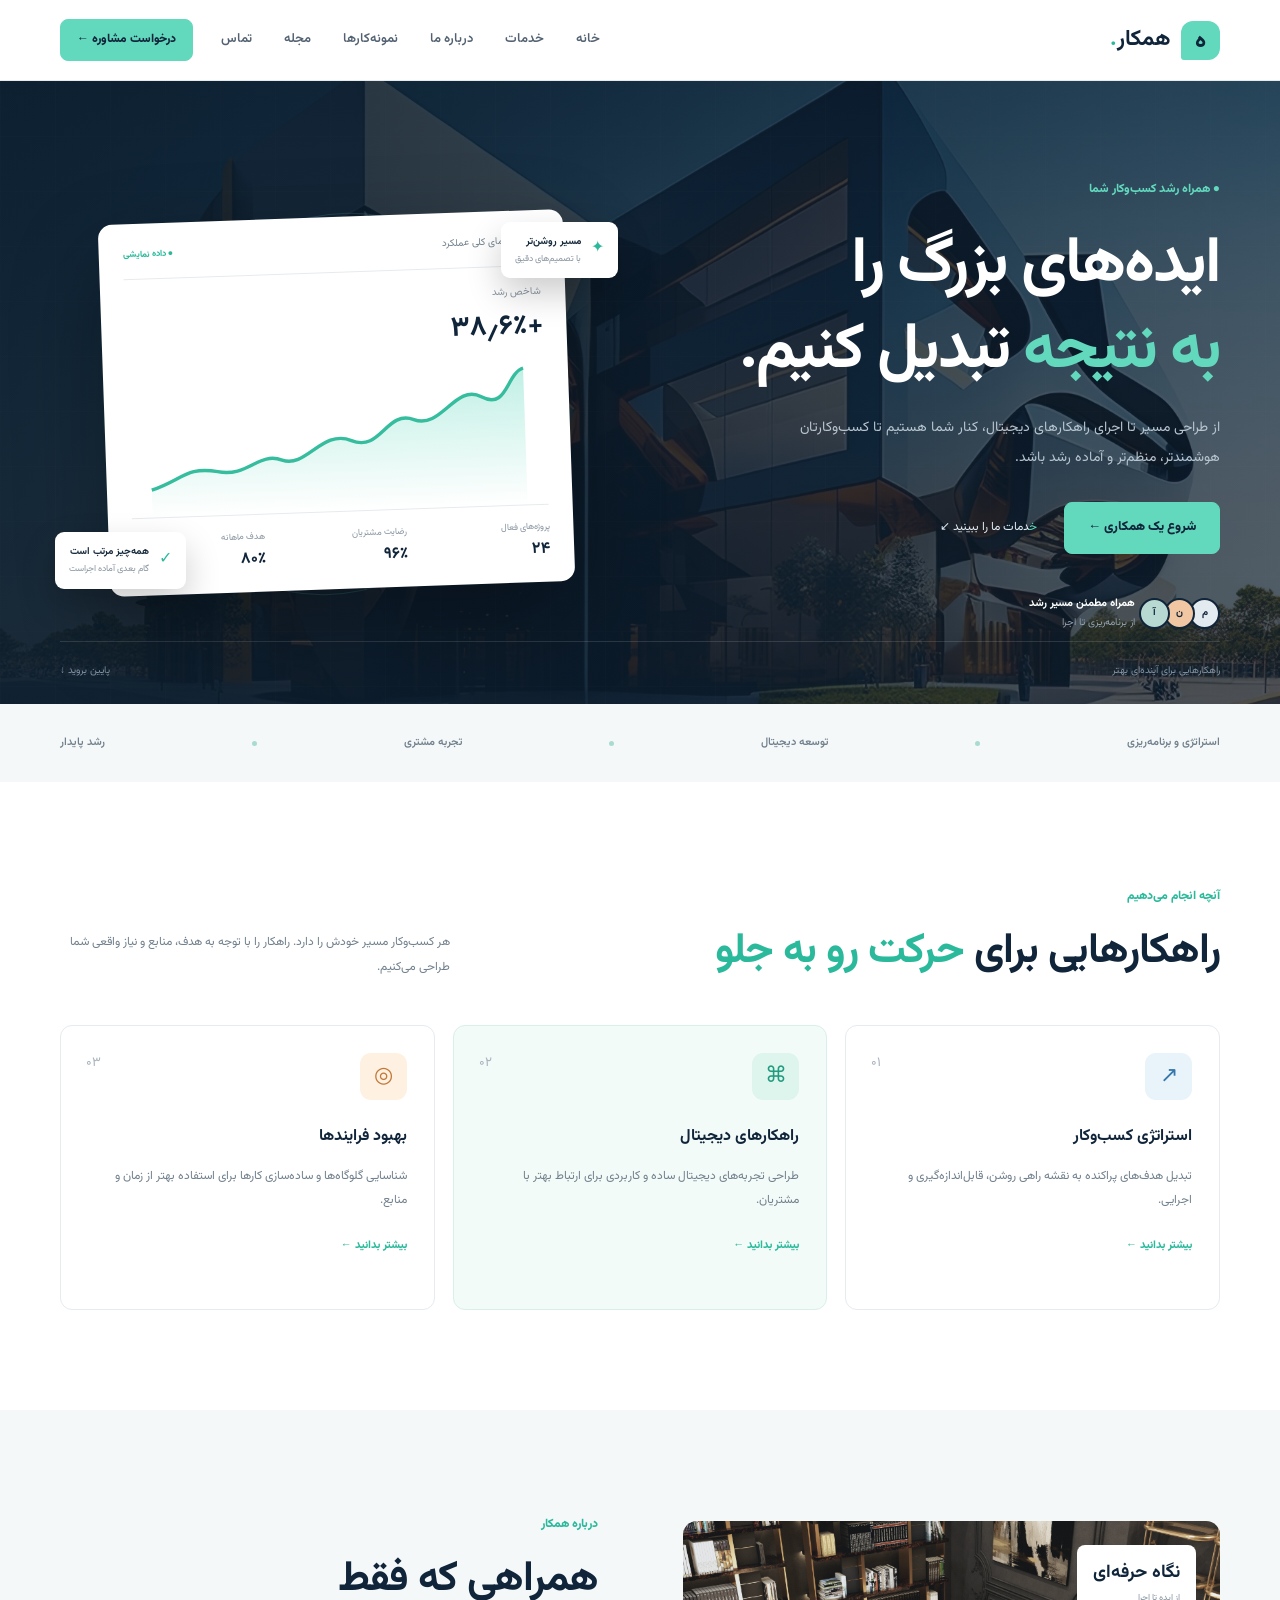
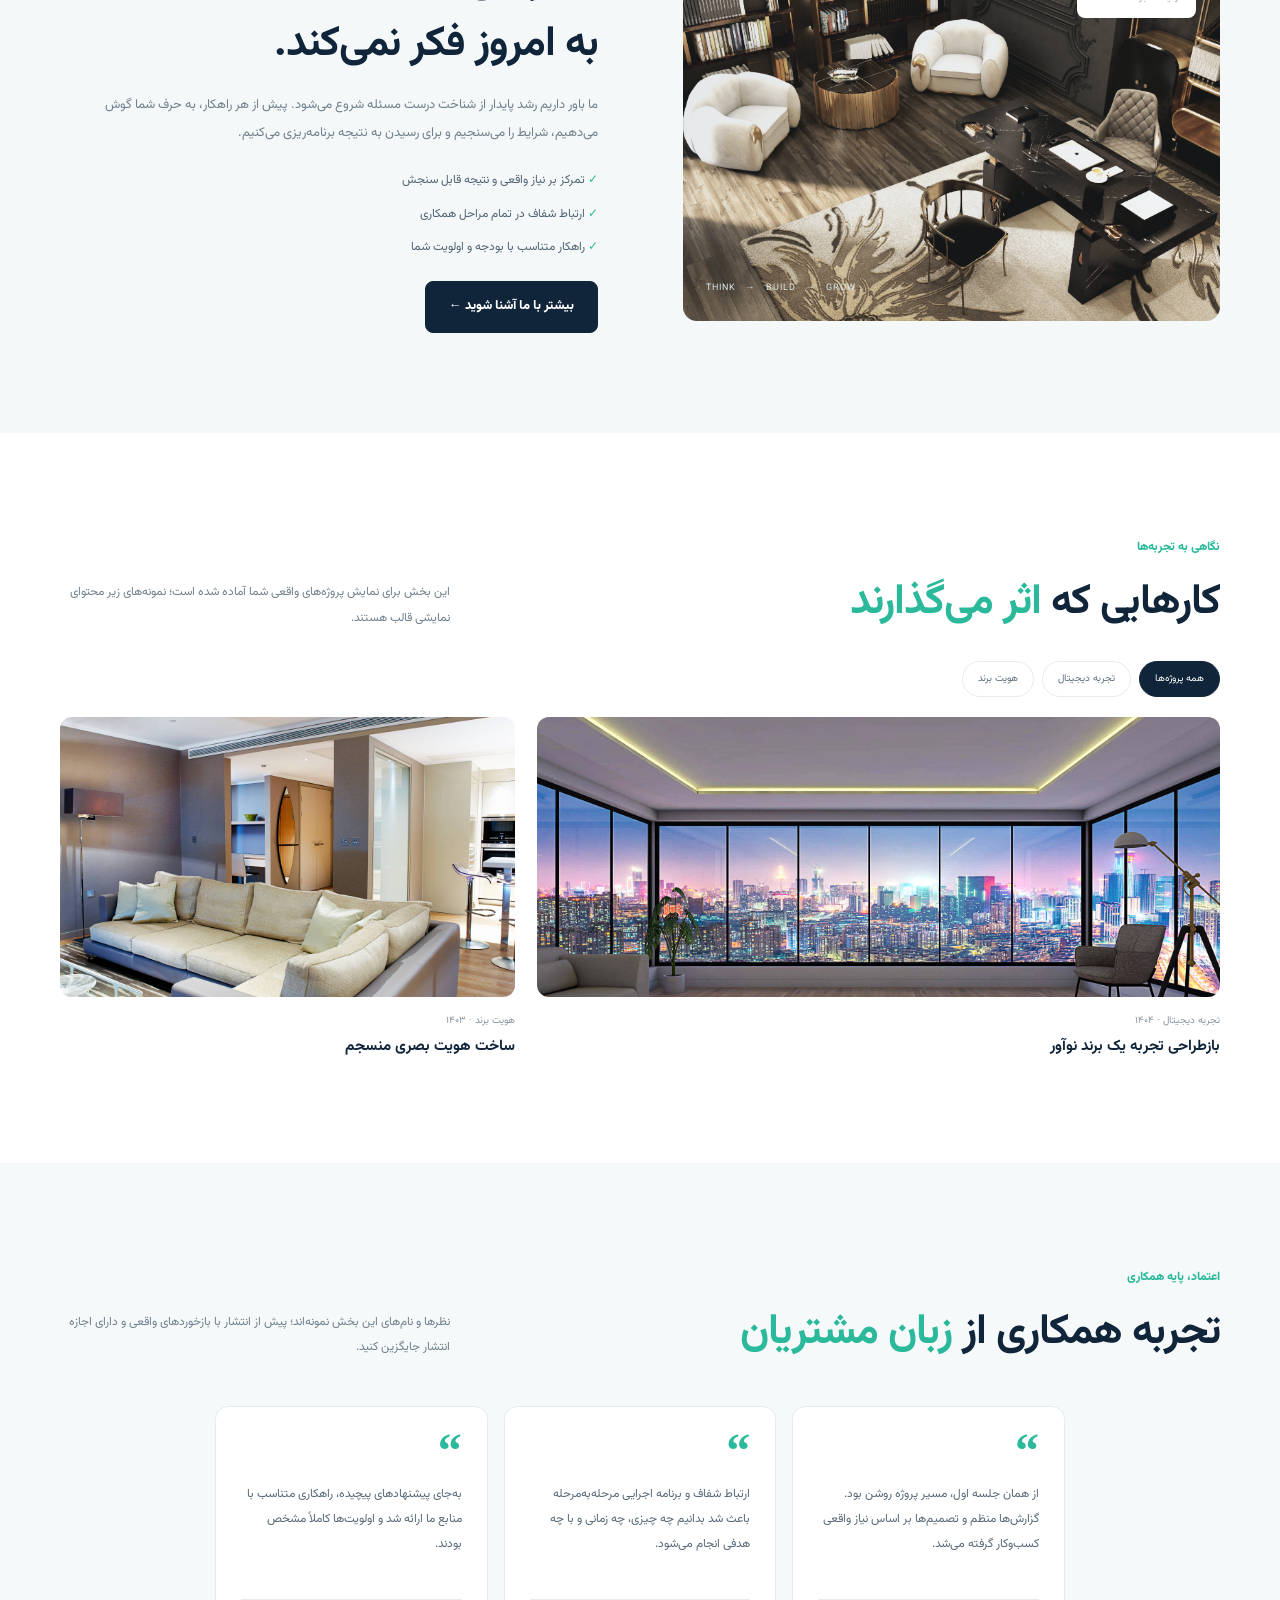
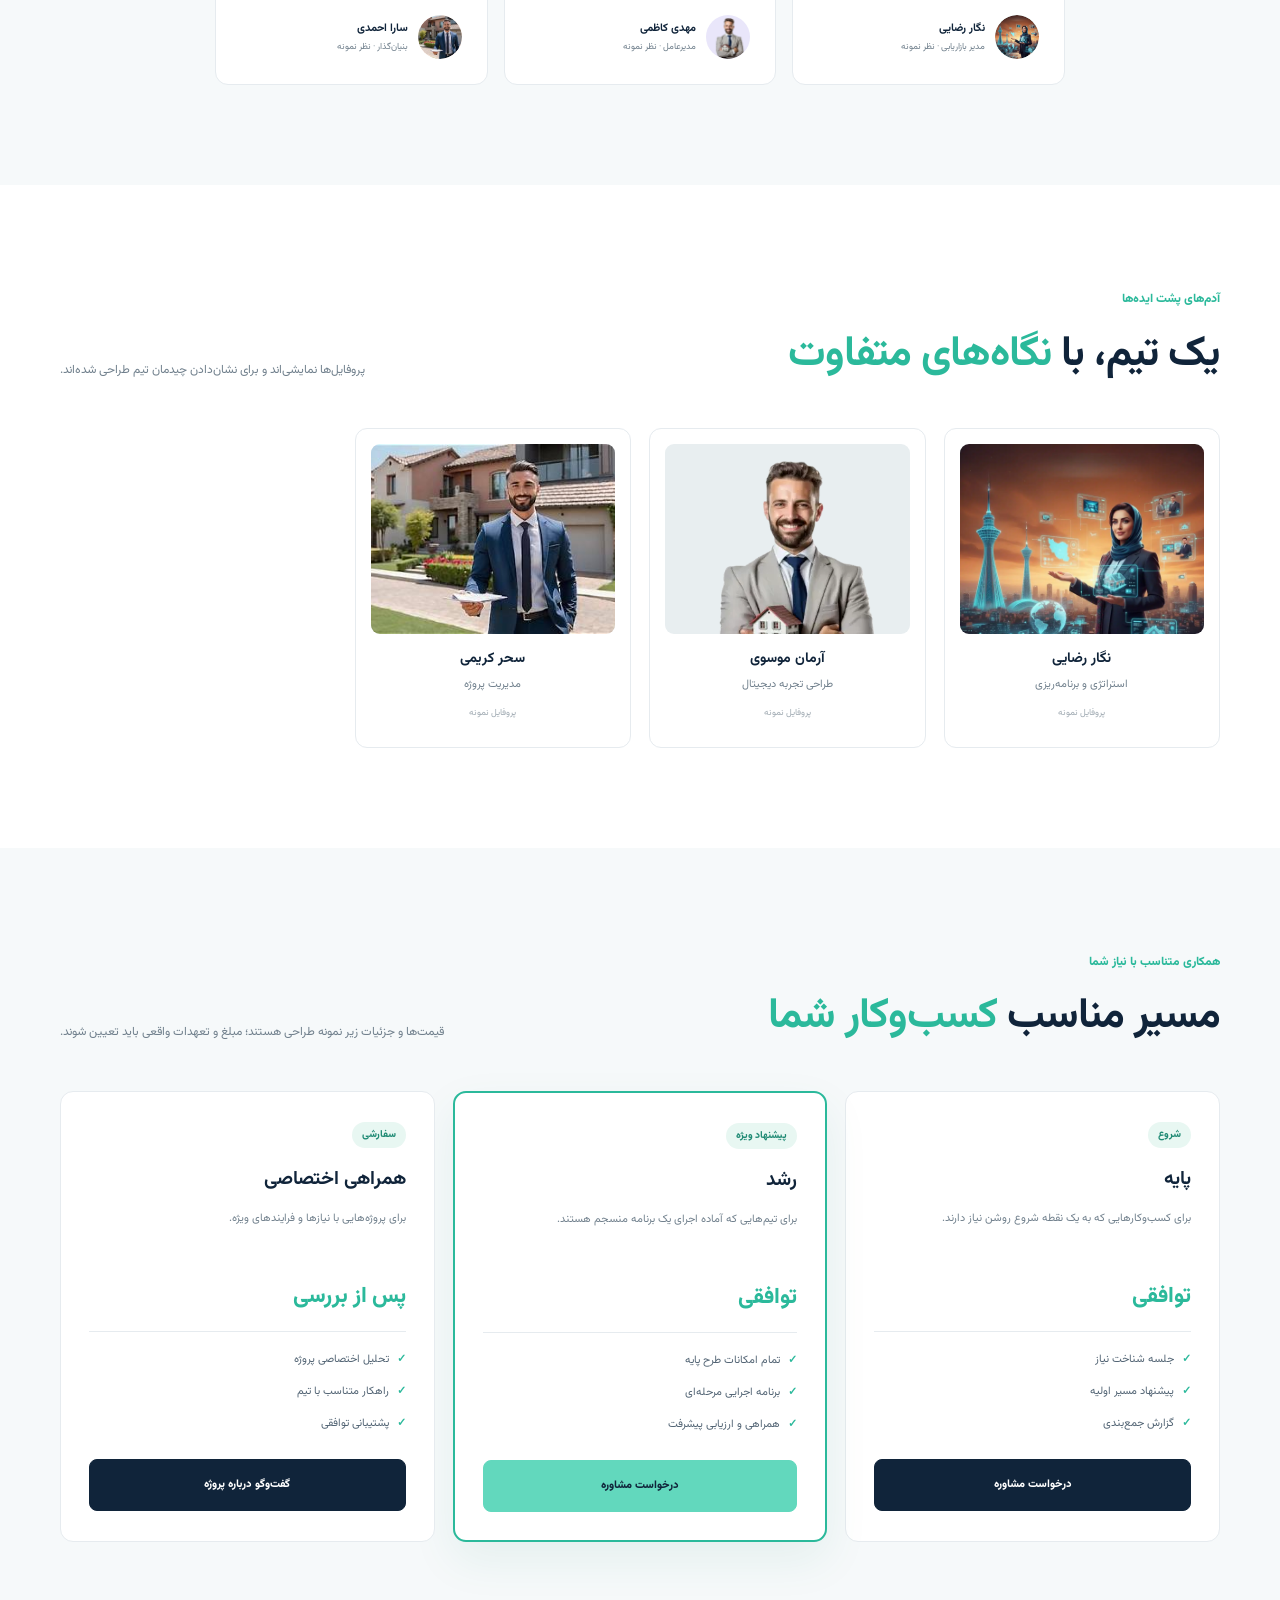
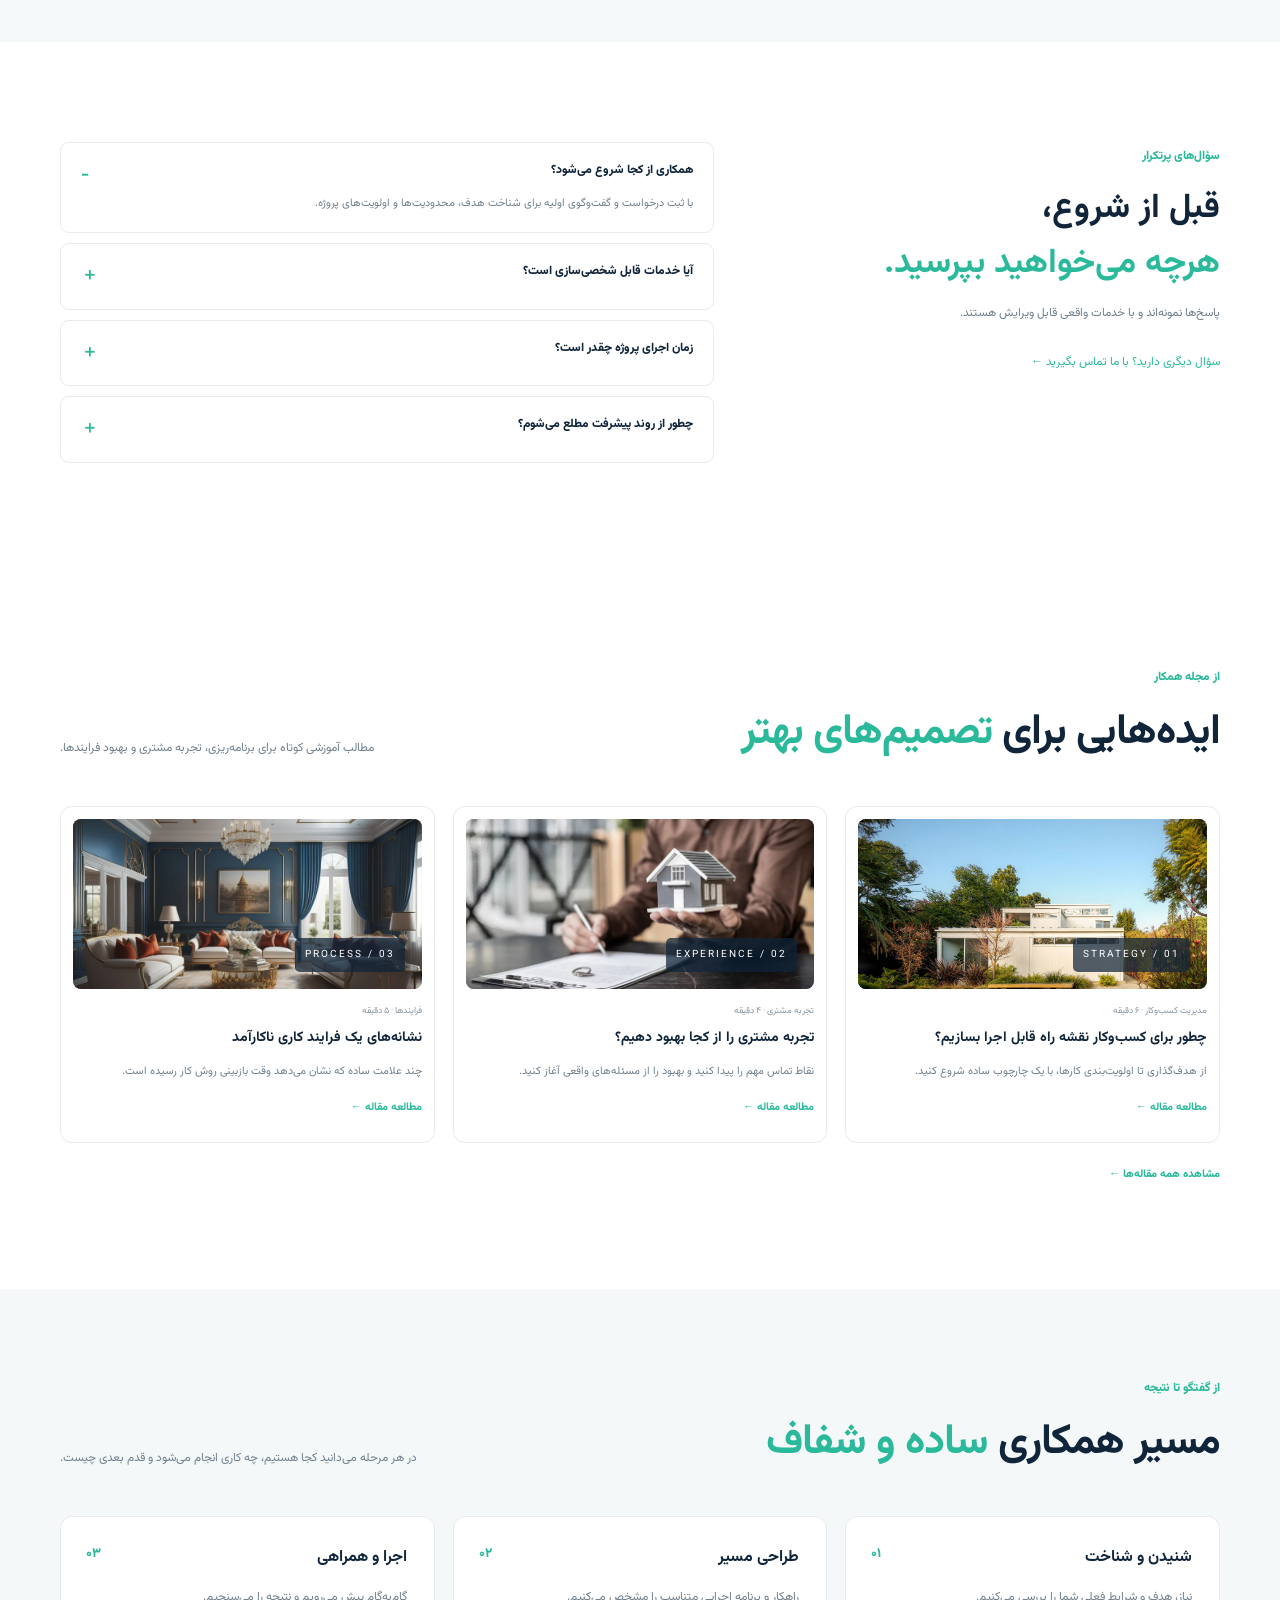
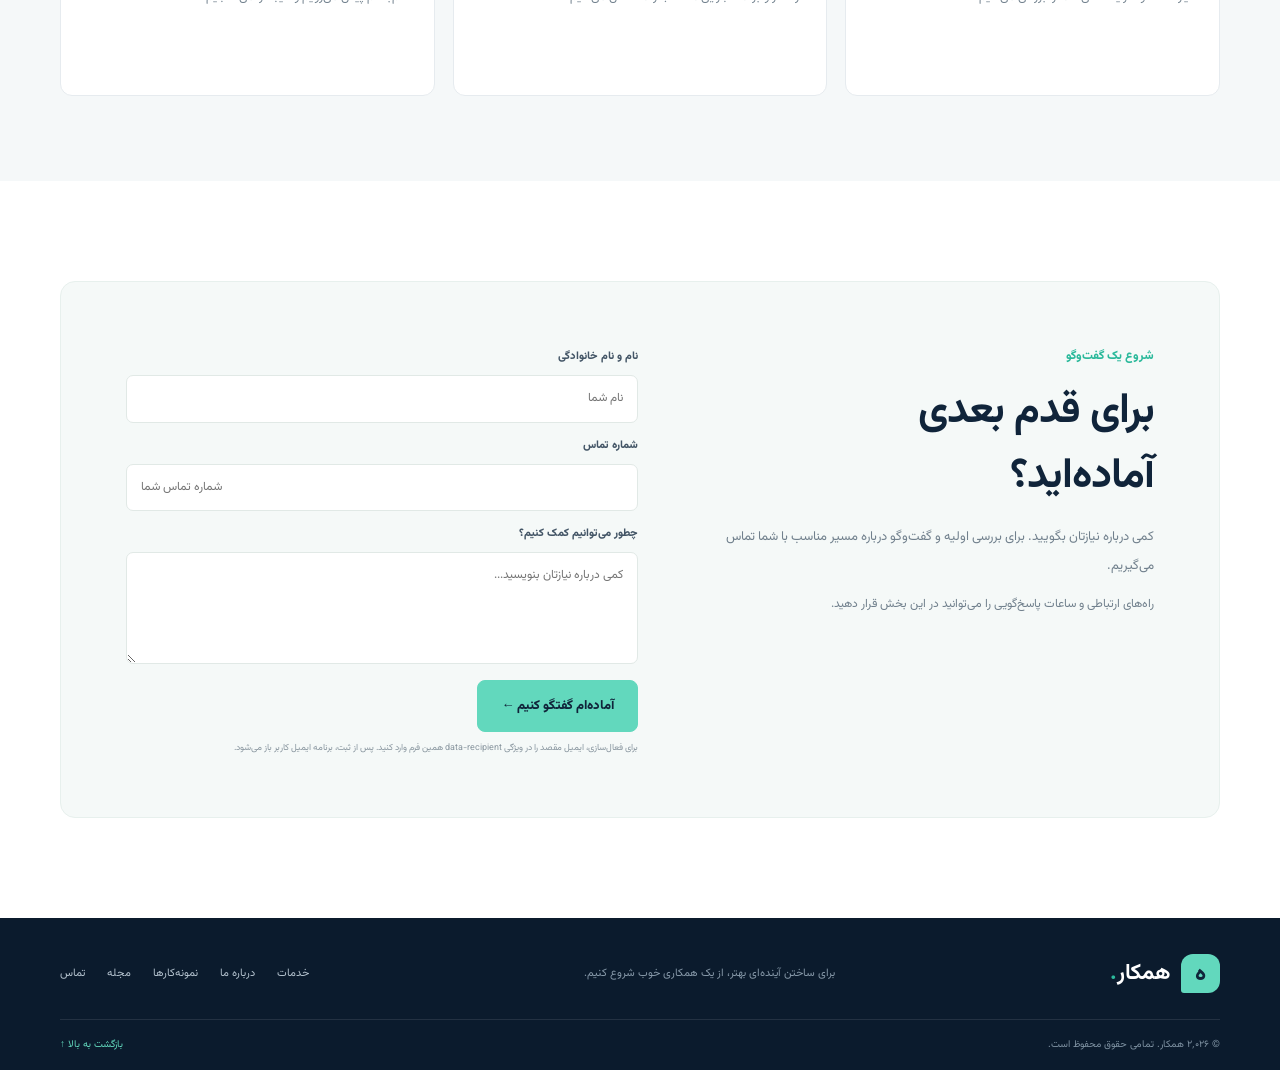
==== commit f0443524: "Make contact forms email-ready and document configuration" ====
--- a/index.html
+++ b/index.html
@@ -66,7 +66,7 @@
 <a class="journal-card" href="blog.html#article-2"><div class="journal-art journal-two"><img src="assets/images/journal-customer.jpg" alt="تصویر مقاله تجربه مشتری" loading="lazy" decoding="async"><span>02 / EXPERIENCE</span></div><small>تجربه مشتری · ۴ دقیقه</small><h3>تجربه مشتری را از کجا بهبود دهیم؟</h3><p>نقاط تماس مهم را پیدا کنید و بهبود را از مسئله‌های واقعی آغاز کنید.</p><b>مطالعه مقاله ←</b></a>
 <a class="journal-card" href="blog.html#article-3"><div class="journal-art journal-three"><img src="assets/images/journal-process.jpg" alt="تصویر مقاله بهبود فرایندها" loading="lazy" decoding="async"><span>03 / PROCESS</span></div><small>فرایندها · ۵ دقیقه</small><h3>نشانه‌های یک فرایند کاری ناکارآمد</h3><p>چند علامت ساده که نشان می‌دهد وقت بازبینی روش کار رسیده است.</p><b>مطالعه مقاله ←</b></a></div><a class="journal-more" href="blog.html">مشاهده همه مقاله‌ها ←</a></div></section>
 <section class="section process"><div class="container"><div class="heading"><div><label>از گفتگو تا نتیجه</label><h2>مسیر همکاری <em>ساده و شفاف</em></h2></div><p>در هر مرحله می‌دانید کجا هستیم، چه کاری انجام می‌شود و قدم بعدی چیست.</p></div><div class="cards steps"><article><small>۰۱</small><h3>شنیدن و شناخت</h3><p>نیاز، هدف و شرایط فعلی شما را بررسی می‌کنیم.</p></article><article><small>۰۲</small><h3>طراحی مسیر</h3><p>راهکار و برنامه اجرایی متناسب را مشخص می‌کنیم.</p></article><article><small>۰۳</small><h3>اجرا و همراهی</h3><p>گام‌به‌گام پیش می‌رویم و نتیجه را می‌سنجیم.</p></article></div></div></section>
-<section class="section" id="contact"><div class="container contact"><div><label>شروع یک گفت‌وگو</label><h2>برای قدم بعدی<br>آماده‌اید؟</h2><p>کمی درباره نیازتان بگویید. برای بررسی اولیه و گفت‌وگو درباره مسیر مناسب با شما تماس می‌گیریم.</p><small>راه‌های ارتباطی و ساعات پاسخ‌گویی را می‌توانید در این بخش قرار دهید.</small></div><form id="contact-form"><label for="name">نام و نام خانوادگی</label><input id="name" name="name" placeholder="نام شما" required><label for="phone">شماره تماس</label><input id="phone" name="phone" type="tel" inputmode="tel" autocomplete="tel" placeholder="شماره تماس شما" required><label for="message">چطور می‌توانیم کمک کنیم؟</label><textarea id="message" name="message" rows="4" placeholder="کمی درباره نیازتان بنویسید..." required></textarea><button class="btn" type="submit">آماده‌ام گفتگو کنیم ←</button><p id="form-note" role="status" aria-live="polite">فرم نمایشی است و هنوز به سرویس ارسال پیام متصل نشده است.</p></form></div></section>
+<section class="section" id="contact"><div class="container contact"><div><label>شروع یک گفت‌وگو</label><h2>برای قدم بعدی<br>آماده‌اید؟</h2><p>کمی درباره نیازتان بگویید. برای بررسی اولیه و گفت‌وگو درباره مسیر مناسب با شما تماس می‌گیریم.</p><small>راه‌های ارتباطی و ساعات پاسخ‌گویی را می‌توانید در این بخش قرار دهید.</small></div><form id="contact-form" data-recipient="your-email@example.com" aria-describedby="form-note"><label for="name">نام و نام خانوادگی</label><input id="name" name="name" placeholder="نام شما" required><label for="phone">شماره تماس</label><input id="phone" name="phone" type="tel" inputmode="tel" autocomplete="tel" placeholder="شماره تماس شما" required><label for="message">چطور می‌توانیم کمک کنیم؟</label><textarea id="message" name="message" rows="4" placeholder="کمی درباره نیازتان بنویسید..." required></textarea><button class="btn" type="submit">آماده‌ام گفتگو کنیم ←</button><p id="form-note" role="status" aria-live="polite">برای فعال‌سازی، ایمیل مقصد را در ویژگی data-recipient همین فرم وارد کنید. پس از ثبت، برنامه ایمیل کاربر باز می‌شود.</p></form></div></section>
 </main>
 <dialog class="lightbox" id="lightbox" aria-label="نمایش تصویر نمونه‌کار"><button class="lightbox-close" type="button" aria-label="بستن تصویر">×</button><img src="" alt=""></dialog>
 <footer><div class="container foot-main"><a class="brand" href="#top"><b>ه</b><strong>همکار<span>.</span></strong></a><p>برای ساختن آینده‌ای بهتر، از یک همکاری خوب شروع کنیم.</p><div><a href="services.html">خدمات</a><a href="about.html">درباره ما</a><a href="portfolio.html">نمونه‌کارها</a><a href="blog.html">مجله</a><a href="contact.html">تماس</a></div></div><div class="container foot-bottom"><span>© <span id="year">۱۴۰۵</span> همکار. تمامی حقوق محفوظ است.</span><a href="#top">بازگشت به بالا ↑</a></div></footer>
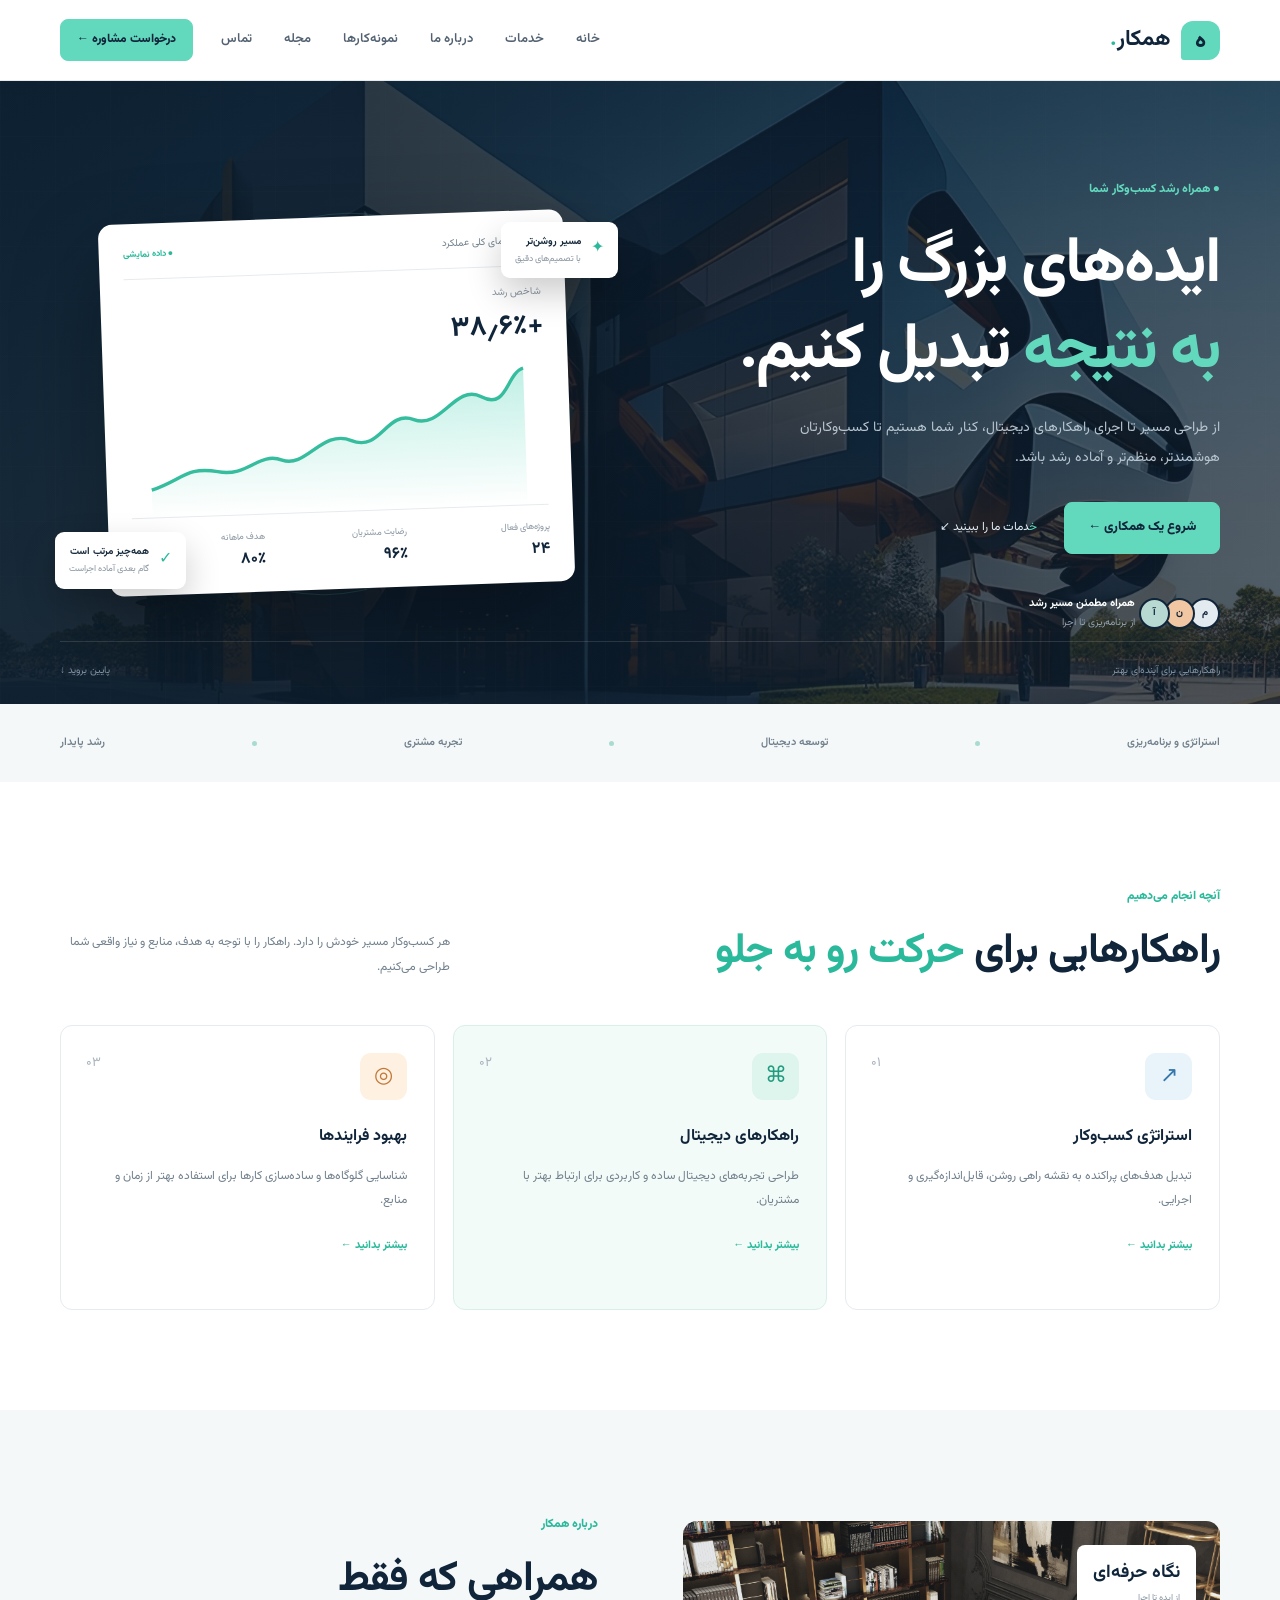
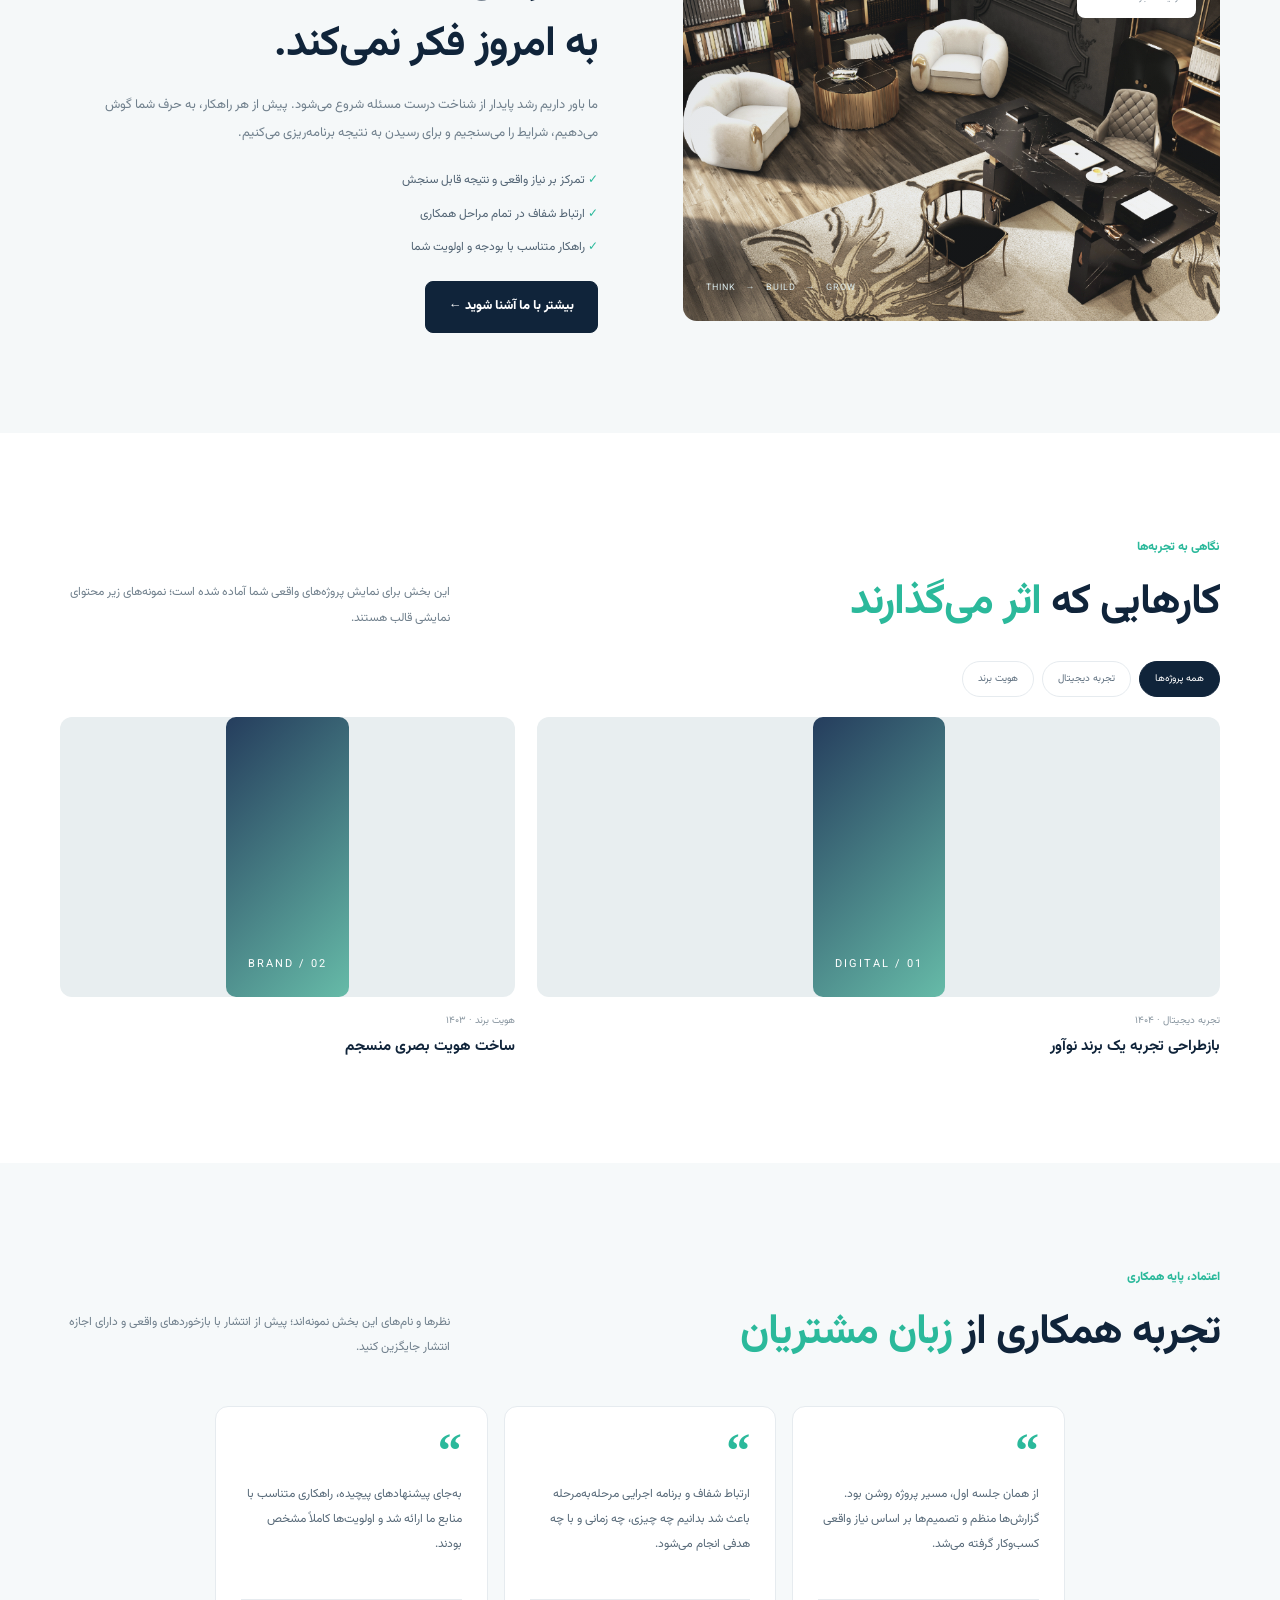
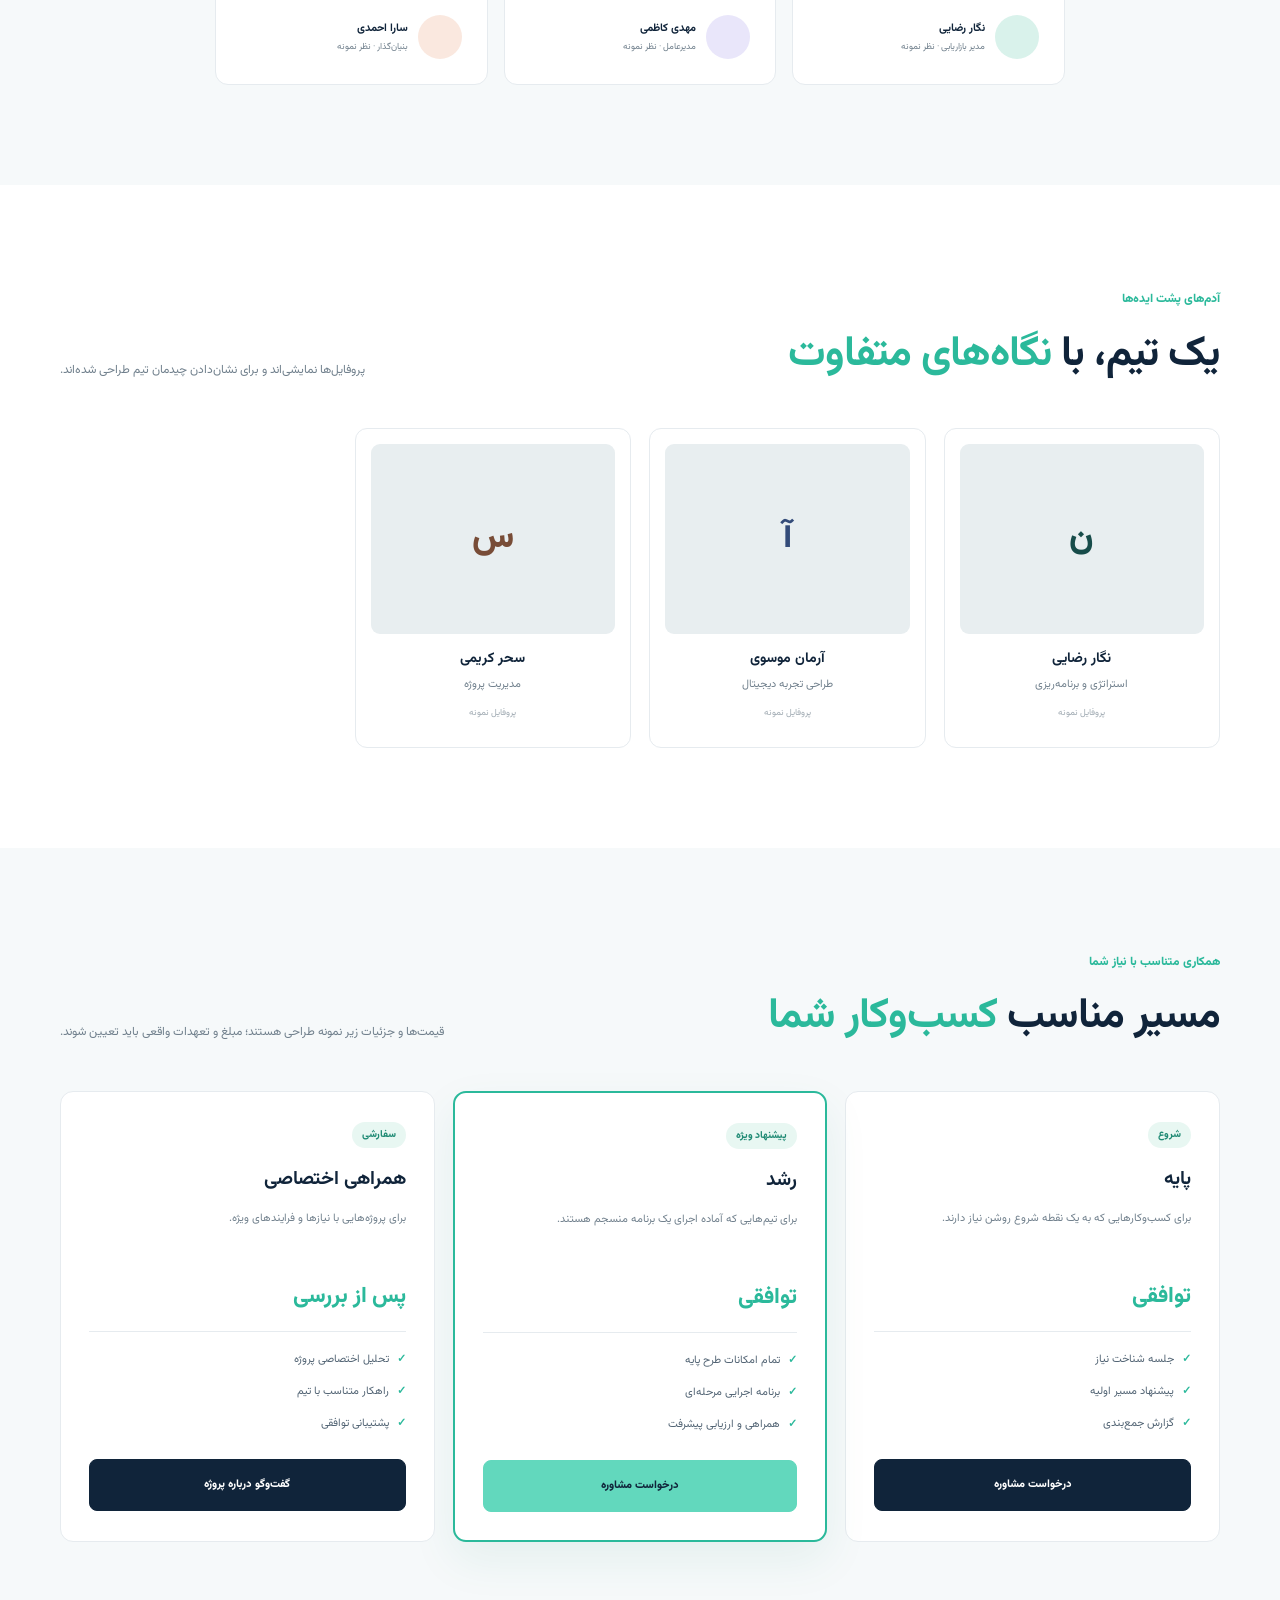
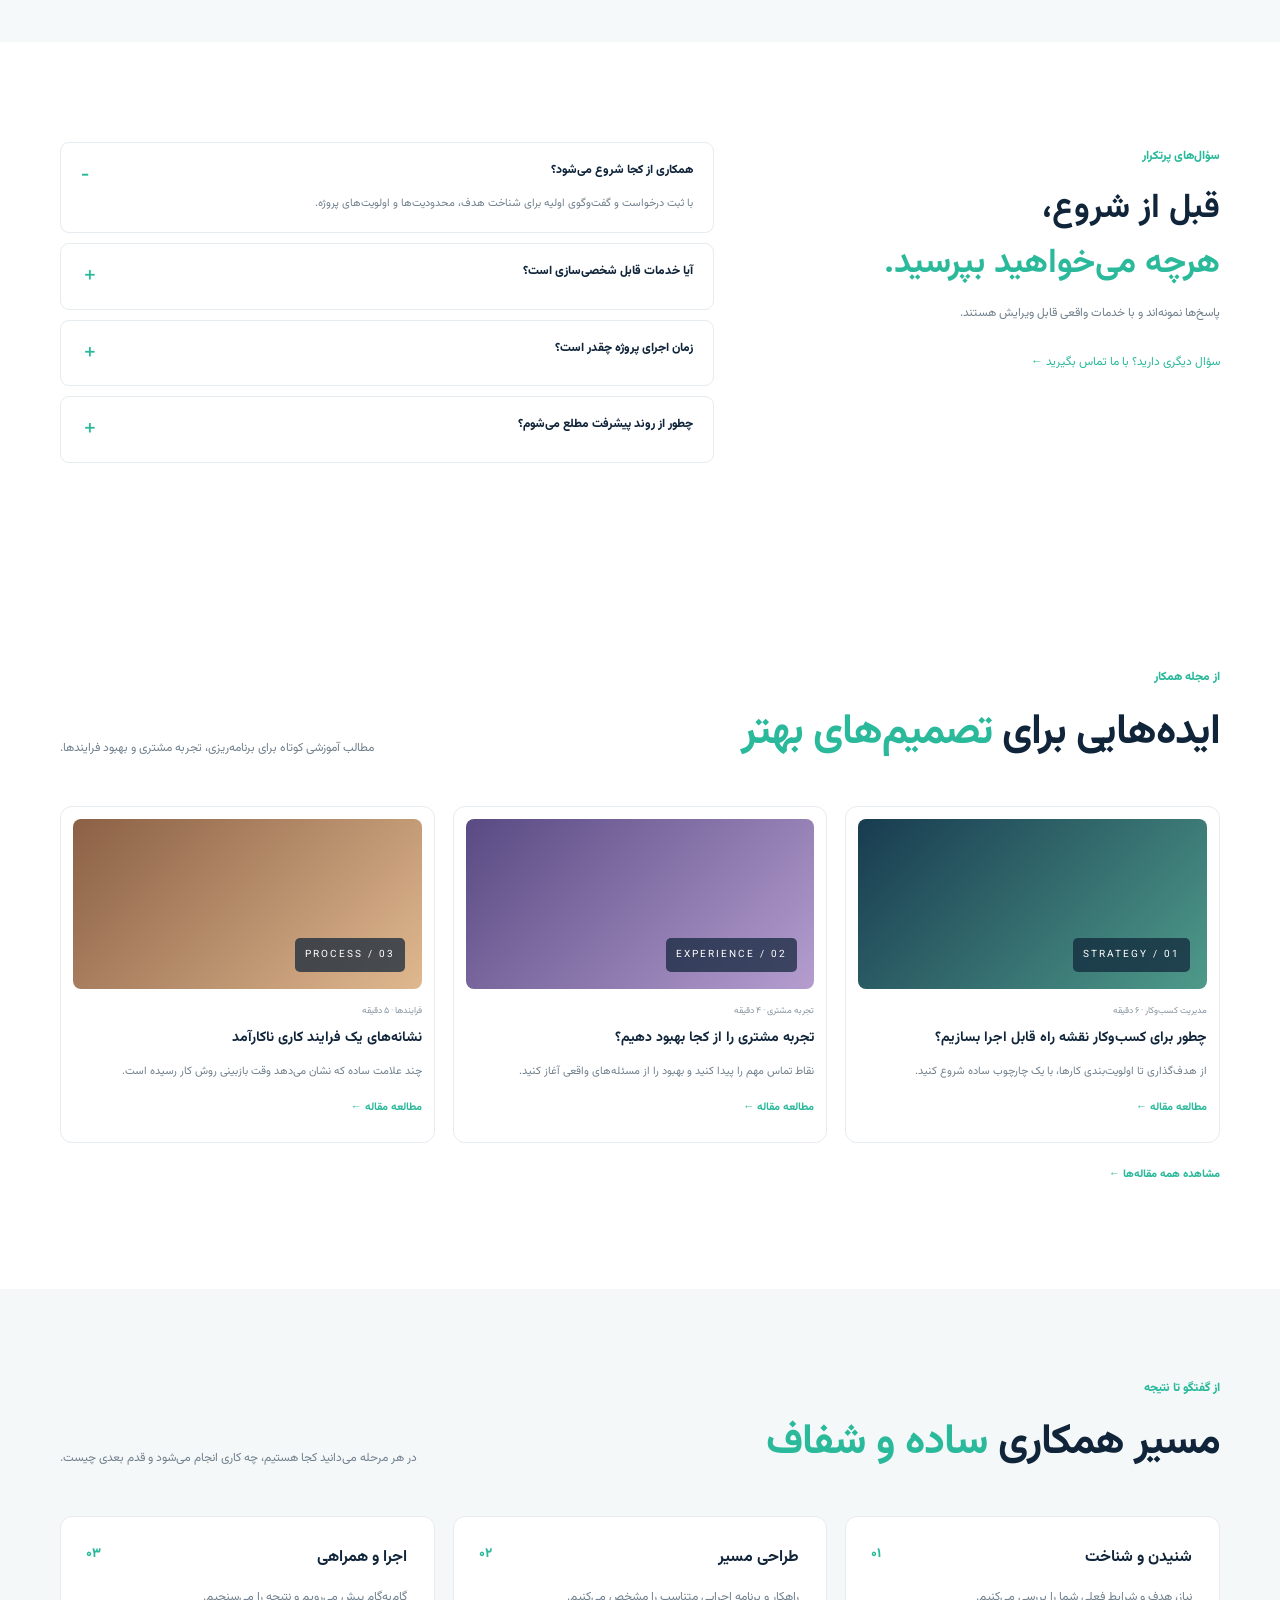
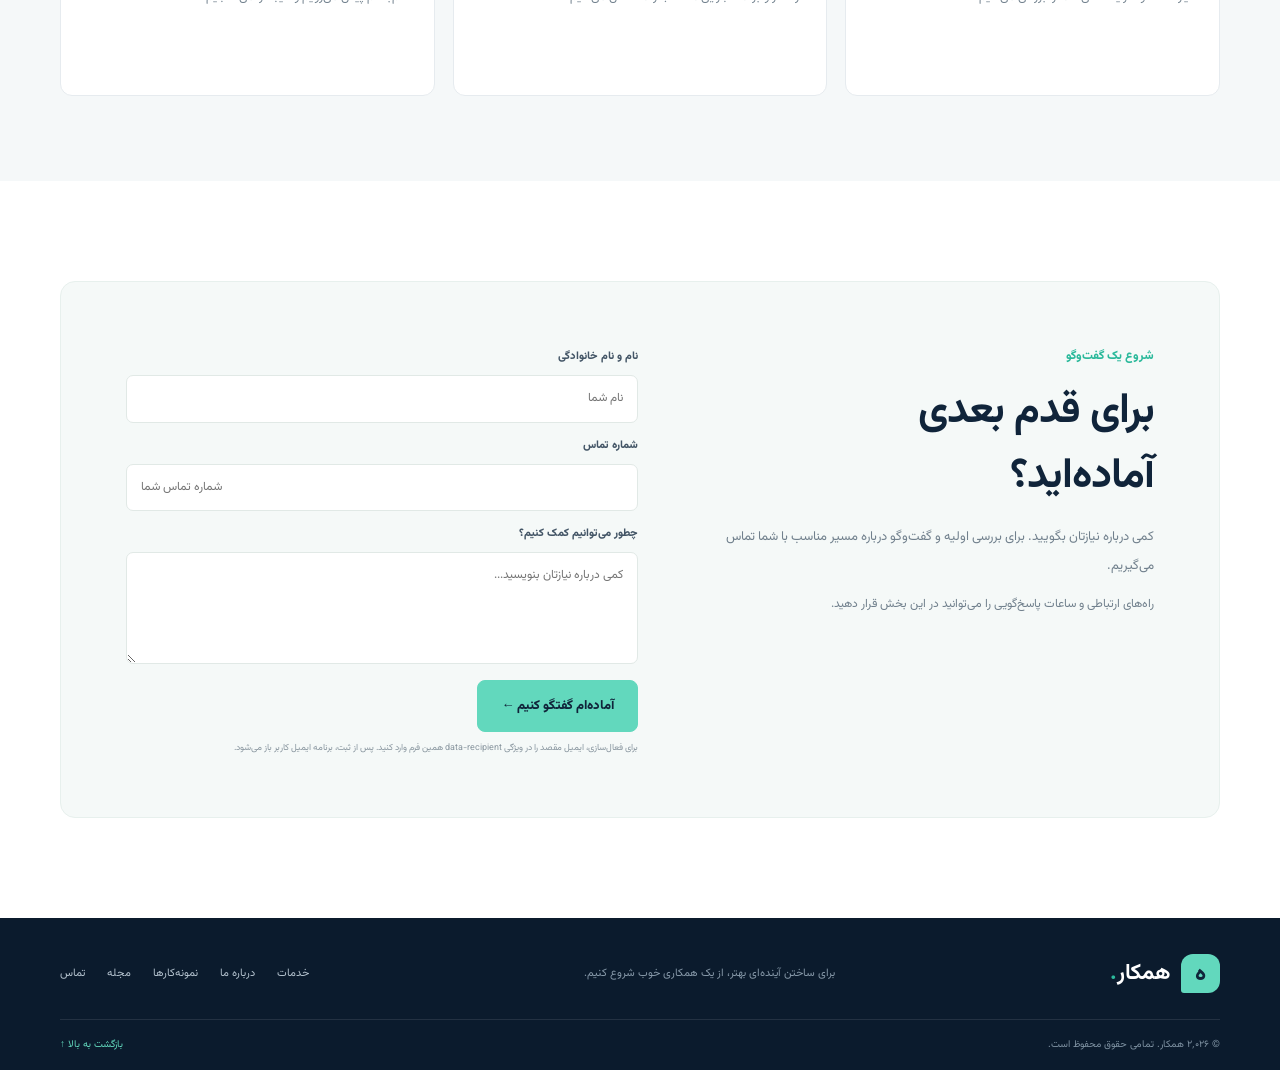
==== commit 74a1a890: "Remove unverified third-party photos and use original CSS artwork" ====
--- a/index.html
+++ b/index.html
@@ -12,13 +12,11 @@
 <meta property="og:title" content="قالب HTML شرکتی همکار | فارسی و راست‌چین">
 <meta property="og:description" content="قالب شرکتی فارسی و راست‌چین با طراحی واکنش‌گرا، HTML5، CSS، JavaScript و فونت محلی وزیرمتن.">
 <meta property="og:url" content="https://mhmdmgwny34-web.github.io/hamkar-corporate-template/">
-<meta property="og:image" content="https://mhmdmgwny34-web.github.io/hamkar-corporate-template/assets/images/hero-modern-building.jpg">
 <meta property="og:image:alt" content="ساختمان مدرن با معماری معاصر">
 <meta name="twitter:card" content="summary_large_image">
 
 <meta name="twitter:title" content="قالب HTML شرکتی همکار">
 <meta name="twitter:description" content="قالب فارسی و راست‌چین شرکتی با طراحی واکنش‌گرا.">
-<meta name="twitter:image" content="https://mhmdmgwny34-web.github.io/hamkar-corporate-template/assets/images/hero-modern-building.jpg">
 <title>قالب HTML شرکتی همکار | فارسی و راست‌چین</title>
 <link rel="canonical" href="https://mhmdmgwny34-web.github.io/hamkar-corporate-template/">
 <link rel="icon" type="image/svg+xml" href="favicon.svg">
@@ -48,27 +46,27 @@
 <section class="section" id="services"><div class="container"><div class="heading"><div><label>آنچه انجام می‌دهیم</label><h2>راهکارهایی برای <em>حرکت رو به جلو</em></h2></div><p>هر کسب‌وکار مسیر خودش را دارد. راهکار را با توجه به هدف، منابع و نیاز واقعی شما طراحی می‌کنیم.</p></div>
 <div class="cards"><article><small>۰۱</small><div class="ico blue">↗</div><h3>استراتژی کسب‌وکار</h3><p>تبدیل هدف‌های پراکنده به نقشه راهی روشن، قابل‌اندازه‌گیری و اجرایی.</p><a href="#contact">بیشتر بدانید ←</a></article><article class="featured"><small>۰۲</small><div class="ico green">⌘</div><h3>راهکارهای دیجیتال</h3><p>طراحی تجربه‌های دیجیتال ساده و کاربردی برای ارتباط بهتر با مشتریان.</p><a href="#contact">بیشتر بدانید ←</a></article><article><small>۰۳</small><div class="ico orange">◎</div><h3>بهبود فرایندها</h3><p>شناسایی گلوگاه‌ها و ساده‌سازی کارها برای استفاده بهتر از زمان و منابع.</p><a href="#contact">بیشتر بدانید ←</a></article></div></div></section>
 <section class="section about" id="about"><div class="container about-grid"><div class="about-art"><div class="orb"></div><div class="statbox"><b>نگاه حرفه‌ای</b><small>از ایده تا اجرا</small></div><span class="stamp">THINK　→　BUILD　→　GROW</span></div><div><label>درباره همکار</label><h2>همراهی که فقط<br>به امروز فکر نمی‌کند.</h2><p>ما باور داریم رشد پایدار از شناخت درست مسئله شروع می‌شود. پیش از هر راهکار، به حرف شما گوش می‌دهیم، شرایط را می‌سنجیم و برای رسیدن به نتیجه برنامه‌ریزی می‌کنیم.</p><ul><li>✓ تمرکز بر نیاز واقعی و نتیجه قابل سنجش</li><li>✓ ارتباط شفاف در تمام مراحل همکاری</li><li>✓ راهکار متناسب با بودجه و اولویت شما</li></ul><a class="btn dark" href="#contact">بیشتر با ما آشنا شوید ←</a></div></div></section>
-<section class="section" id="work"><div class="container"><div class="heading"><div><label>نگاهی به تجربه‌ها</label><h2>کارهایی که <em>اثر می‌گذارند</em></h2></div><p>این بخش برای نمایش پروژه‌های واقعی شما آماده شده است؛ نمونه‌های زیر محتوای نمایشی قالب هستند.</p></div><div class="filter-row" role="group" aria-label="فیلتر نمونه‌کارها"><button class="filter-btn is-active" type="button" data-filter="all" aria-pressed="true">همه پروژه‌ها</button><button class="filter-btn" type="button" data-filter="digital" aria-pressed="false">تجربه دیجیتال</button><button class="filter-btn" type="button" data-filter="brand" aria-pressed="false">هویت برند</button></div><div class="work-grid"><article data-category="digital"><div class="work-art work-one"><button class="image-open" type="button" aria-label="نمایش بزرگ تصویر پروژه تجربه دیجیتال"><img src="assets/images/portfolio-digital-workspace.jpg" alt="فضای کاری مدرن با پنجره‌های بزرگ و چشم‌انداز شهری" width="1200" height="700" loading="lazy" decoding="async"></button></div><small>تجربه دیجیتال · ۱۴۰۴</small><h3>بازطراحی تجربه یک برند نوآور</h3></article><article data-category="brand"><div class="work-art work-two"><button class="image-open" type="button" aria-label="نمایش بزرگ تصویر پروژه هویت برند"><img src="assets/images/portfolio-brand-interior.jpg" alt="فضای داخلی روشن و مدرن با مبلمان مینیمال" width="1200" height="700" loading="lazy" decoding="async"></button></div><small>هویت برند · ۱۴۰۳</small><h3>ساخت هویت بصری منسجم</h3></article></div></div></section>
+<section class="section" id="work"><div class="container"><div class="heading"><div><label>نگاهی به تجربه‌ها</label><h2>کارهایی که <em>اثر می‌گذارند</em></h2></div><p>این بخش برای نمایش پروژه‌های واقعی شما آماده شده است؛ نمونه‌های زیر محتوای نمایشی قالب هستند.</p></div><div class="filter-row" role="group" aria-label="فیلتر نمونه‌کارها"><button class="filter-btn is-active" type="button" data-filter="all" aria-pressed="true">همه پروژه‌ها</button><button class="filter-btn" type="button" data-filter="digital" aria-pressed="false">تجربه دیجیتال</button><button class="filter-btn" type="button" data-filter="brand" aria-pressed="false">هویت برند</button></div><div class="work-grid"><article data-category="digital"><div class="work-art work-one"><div class="portfolio-art portfolio-art-one" role="img" aria-label="تصویرسازی انتزاعی تجربه دیجیتال"><span>DIGITAL / 01</span></div></div><small>تجربه دیجیتال · ۱۴۰۴</small><h3>بازطراحی تجربه یک برند نوآور</h3></article><article data-category="brand"><div class="work-art work-two"><div class="portfolio-art portfolio-art-two" role="img" aria-label="تصویرسازی انتزاعی هویت برند"><span>BRAND / 02</span></div></div><small>هویت برند · ۱۴۰۳</small><h3>ساخت هویت بصری منسجم</h3></article></div></div></section>
 
 <section class="section testimonials" id="testimonials"><div class="container"><div class="heading"><div><label>اعتماد، پایه همکاری</label><h2>تجربه همکاری از <em>زبان مشتریان</em></h2></div><p>نظرها و نام‌های این بخش نمونه‌اند؛ پیش از انتشار با بازخوردهای واقعی و دارای اجازه انتشار جایگزین کنید.</p></div><div class="testimonial-shell"><div class="testimonial-track">
-<article class="testimonial-card is-active"><div class="quote-mark">“</div><p>از همان جلسه اول، مسیر پروژه روشن بود. گزارش‌ها منظم و تصمیم‌ها بر اساس نیاز واقعی کسب‌وکار گرفته می‌شد.</p><div class="person"><span class="person-avatar"><img src="assets/images/team-member-1.jpg?v=3" alt="تصویر نگار رضایی" loading="lazy" decoding="async"></span><div><b>نگار رضایی</b><small>مدیر بازاریابی · نظر نمونه</small></div></div></article>
-<article class="testimonial-card"><div class="quote-mark">“</div><p>ارتباط شفاف و برنامه اجرایی مرحله‌به‌مرحله باعث شد بدانیم چه چیزی، چه زمانی و با چه هدفی انجام می‌شود.</p><div class="person"><span class="person-avatar avatar-two"><img src="assets/images/team-member-2.jpg?v=3" alt="تصویر مهدی کاظمی" loading="lazy" decoding="async"></span><div><b>مهدی کاظمی</b><small>مدیرعامل · نظر نمونه</small></div></div></article>
-<article class="testimonial-card"><div class="quote-mark">“</div><p>به‌جای پیشنهادهای پیچیده، راهکاری متناسب با منابع ما ارائه شد و اولویت‌ها کاملاً مشخص بودند.</p><div class="person"><span class="person-avatar avatar-three"><img src="assets/images/team-member-3.jpg?v=3" alt="تصویر سارا احمدی" loading="lazy" decoding="async"></span><div><b>سارا احمدی</b><small>بنیان‌گذار · نظر نمونه</small></div></div></article></div><div class="slider-controls"><button type="button" id="testimonial-prev" aria-label="نظر قبلی">→</button><span id="testimonial-count" aria-live="polite">۱ از ۳</span><button type="button" id="testimonial-next" aria-label="نظر بعدی">←</button></div></div></div></section>
+<article class="testimonial-card is-active"><div class="quote-mark">“</div><p>از همان جلسه اول، مسیر پروژه روشن بود. گزارش‌ها منظم و تصمیم‌ها بر اساس نیاز واقعی کسب‌وکار گرفته می‌شد.</p><div class="person"><span class="person-avatar">ن</span><div><b>نگار رضایی</b><small>مدیر بازاریابی · نظر نمونه</small></div></div></article>
+<article class="testimonial-card"><div class="quote-mark">“</div><p>ارتباط شفاف و برنامه اجرایی مرحله‌به‌مرحله باعث شد بدانیم چه چیزی، چه زمانی و با چه هدفی انجام می‌شود.</p><div class="person"><span class="person-avatar avatar-two">م</span><div><b>مهدی کاظمی</b><small>مدیرعامل · نظر نمونه</small></div></div></article>
+<article class="testimonial-card"><div class="quote-mark">“</div><p>به‌جای پیشنهادهای پیچیده، راهکاری متناسب با منابع ما ارائه شد و اولویت‌ها کاملاً مشخص بودند.</p><div class="person"><span class="person-avatar avatar-three">س</span><div><b>سارا احمدی</b><small>بنیان‌گذار · نظر نمونه</small></div></div></article></div><div class="slider-controls"><button type="button" id="testimonial-prev" aria-label="نظر قبلی">→</button><span id="testimonial-count" aria-live="polite">۱ از ۳</span><button type="button" id="testimonial-next" aria-label="نظر بعدی">←</button></div></div></div></section>
 <section class="section team" id="team"><div class="container"><div class="heading"><div><label>آدم‌های پشت ایده‌ها</label><h2>یک تیم، با <em>نگاه‌های متفاوت</em></h2></div><p>پروفایل‌ها نمایشی‌اند و برای نشان‌دادن چیدمان تیم طراحی شده‌اند.</p></div><div class="team-grid">
-<article class="team-card"><div class="team-portrait"><img src="assets/images/team-member-1.jpg?v=3" alt="تصویر نگار رضایی" loading="lazy" decoding="async"></div><h3>نگار رضایی</h3><p>استراتژی و برنامه‌ریزی</p><small>پروفایل نمونه</small></article><article class="team-card"><div class="team-portrait"><img src="assets/images/team-member-2.jpg?v=3" alt="تصویر آرمان موسوی" loading="lazy" decoding="async"></div><h3>آرمان موسوی</h3><p>طراحی تجربه دیجیتال</p><small>پروفایل نمونه</small></article><article class="team-card"><div class="team-portrait"><img src="assets/images/team-member-3.jpg?v=3" alt="تصویر سحر کریمی" loading="lazy" decoding="async"></div><h3>سحر کریمی</h3><p>مدیریت پروژه</p><small>پروفایل نمونه</small></article></div></div></section>
+<article class="team-card"><div class="team-portrait">ن</div><h3>نگار رضایی</h3><p>استراتژی و برنامه‌ریزی</p><small>پروفایل نمونه</small></article><article class="team-card"><div class="team-portrait portrait-two">آ</div><h3>آرمان موسوی</h3><p>طراحی تجربه دیجیتال</p><small>پروفایل نمونه</small></article><article class="team-card"><div class="team-portrait portrait-three">س</div><h3>سحر کریمی</h3><p>مدیریت پروژه</p><small>پروفایل نمونه</small></article></div></div></section>
 <section class="section pricing" id="pricing"><div class="container"><div class="heading"><div><label>همکاری متناسب با نیاز شما</label><h2>مسیر مناسب <em>کسب‌وکار شما</em></h2></div><p>قیمت‌ها و جزئیات زیر نمونه طراحی هستند؛ مبلغ و تعهدات واقعی باید تعیین شوند.</p></div><div class="pricing-grid">
 <article class="price-card"><span class="plan-label">شروع</span><h3>پایه</h3><p>برای کسب‌وکارهایی که به یک نقطه شروع روشن نیاز دارند.</p><div class="price">توافقی</div><ul><li>جلسه شناخت نیاز</li><li>پیشنهاد مسیر اولیه</li><li>گزارش جمع‌بندی</li></ul><a class="btn dark" href="#contact">درخواست مشاوره</a></article>
 <article class="price-card price-featured"><span class="plan-label">پیشنهاد ویژه</span><h3>رشد</h3><p>برای تیم‌هایی که آماده اجرای یک برنامه منسجم هستند.</p><div class="price">توافقی</div><ul><li>تمام امکانات طرح پایه</li><li>برنامه اجرایی مرحله‌ای</li><li>همراهی و ارزیابی پیشرفت</li></ul><a class="btn" href="#contact">درخواست مشاوره</a></article>
 <article class="price-card"><span class="plan-label">سفارشی</span><h3>همراهی اختصاصی</h3><p>برای پروژه‌هایی با نیازها و فرایندهای ویژه.</p><div class="price">پس از بررسی</div><ul><li>تحلیل اختصاصی پروژه</li><li>راهکار متناسب با تیم</li><li>پشتیبانی توافقی</li></ul><a class="btn dark" href="#contact">گفت‌وگو درباره پروژه</a></article></div></div></section>
 <section class="section faq" id="faq"><div class="container faq-grid"><div><label>سؤال‌های پرتکرار</label><h2>قبل از شروع،<br><em>هرچه می‌خواهید بپرسید.</em></h2><p>پاسخ‌ها نمونه‌اند و با خدمات واقعی قابل ویرایش هستند.</p><a class="faq-link" href="#contact">سؤال دیگری دارید؟ با ما تماس بگیرید ←</a></div><div class="faq-list"><details open><summary>همکاری از کجا شروع می‌شود؟</summary><p>با ثبت درخواست و گفت‌وگوی اولیه برای شناخت هدف، محدودیت‌ها و اولویت‌های پروژه.</p></details><details><summary>آیا خدمات قابل شخصی‌سازی است؟</summary><p>بله؛ دامنه کار پس از بررسی نیاز و منابع هر کسب‌وکار مشخص می‌شود.</p></details><details><summary>زمان اجرای پروژه چقدر است؟</summary><p>زمان‌بندی به دامنه و پیچیدگی پروژه وابسته است و پیش از شروع مشخص می‌شود.</p></details><details><summary>چطور از روند پیشرفت مطلع می‌شوم؟</summary><p>گزارش‌ها و نقاط کنترل در ابتدای همکاری توافق می‌شوند.</p></details></div></div></section>
 <section class="section journal" id="journal"><div class="container"><div class="heading"><div><label>از مجله همکار</label><h2>ایده‌هایی برای <em>تصمیم‌های بهتر</em></h2></div><p>مطالب آموزشی کوتاه برای برنامه‌ریزی، تجربه مشتری و بهبود فرایندها.</p></div><div class="journal-grid">
-<a class="journal-card" href="blog.html#article-1"><div class="journal-art journal-one"><img src="assets/images/journal-strategy.jpg" alt="تصویر مقاله برنامه‌ریزی و استراتژی کسب‌وکار" loading="lazy" decoding="async"><span>01 / STRATEGY</span></div><small>مدیریت کسب‌وکار · ۶ دقیقه</small><h3>چطور برای کسب‌وکار نقشه راه قابل اجرا بسازیم؟</h3><p>از هدف‌گذاری تا اولویت‌بندی کارها، با یک چارچوب ساده شروع کنید.</p><b>مطالعه مقاله ←</b></a>
-<a class="journal-card" href="blog.html#article-2"><div class="journal-art journal-two"><img src="assets/images/journal-customer.jpg" alt="تصویر مقاله تجربه مشتری" loading="lazy" decoding="async"><span>02 / EXPERIENCE</span></div><small>تجربه مشتری · ۴ دقیقه</small><h3>تجربه مشتری را از کجا بهبود دهیم؟</h3><p>نقاط تماس مهم را پیدا کنید و بهبود را از مسئله‌های واقعی آغاز کنید.</p><b>مطالعه مقاله ←</b></a>
-<a class="journal-card" href="blog.html#article-3"><div class="journal-art journal-three"><img src="assets/images/journal-process.jpg" alt="تصویر مقاله بهبود فرایندها" loading="lazy" decoding="async"><span>03 / PROCESS</span></div><small>فرایندها · ۵ دقیقه</small><h3>نشانه‌های یک فرایند کاری ناکارآمد</h3><p>چند علامت ساده که نشان می‌دهد وقت بازبینی روش کار رسیده است.</p><b>مطالعه مقاله ←</b></a></div><a class="journal-more" href="blog.html">مشاهده همه مقاله‌ها ←</a></div></section>
+<a class="journal-card" href="blog.html#article-1"><div class="journal-art journal-one"><span>01 / STRATEGY</span></div><small>مدیریت کسب‌وکار · ۶ دقیقه</small><h3>چطور برای کسب‌وکار نقشه راه قابل اجرا بسازیم؟</h3><p>از هدف‌گذاری تا اولویت‌بندی کارها، با یک چارچوب ساده شروع کنید.</p><b>مطالعه مقاله ←</b></a>
+<a class="journal-card" href="blog.html#article-2"><div class="journal-art journal-two"><span>02 / EXPERIENCE</span></div><small>تجربه مشتری · ۴ دقیقه</small><h3>تجربه مشتری را از کجا بهبود دهیم؟</h3><p>نقاط تماس مهم را پیدا کنید و بهبود را از مسئله‌های واقعی آغاز کنید.</p><b>مطالعه مقاله ←</b></a>
+<a class="journal-card" href="blog.html#article-3"><div class="journal-art journal-three"><span>03 / PROCESS</span></div><small>فرایندها · ۵ دقیقه</small><h3>نشانه‌های یک فرایند کاری ناکارآمد</h3><p>چند علامت ساده که نشان می‌دهد وقت بازبینی روش کار رسیده است.</p><b>مطالعه مقاله ←</b></a></div><a class="journal-more" href="blog.html">مشاهده همه مقاله‌ها ←</a></div></section>
 <section class="section process"><div class="container"><div class="heading"><div><label>از گفتگو تا نتیجه</label><h2>مسیر همکاری <em>ساده و شفاف</em></h2></div><p>در هر مرحله می‌دانید کجا هستیم، چه کاری انجام می‌شود و قدم بعدی چیست.</p></div><div class="cards steps"><article><small>۰۱</small><h3>شنیدن و شناخت</h3><p>نیاز، هدف و شرایط فعلی شما را بررسی می‌کنیم.</p></article><article><small>۰۲</small><h3>طراحی مسیر</h3><p>راهکار و برنامه اجرایی متناسب را مشخص می‌کنیم.</p></article><article><small>۰۳</small><h3>اجرا و همراهی</h3><p>گام‌به‌گام پیش می‌رویم و نتیجه را می‌سنجیم.</p></article></div></div></section>
 <section class="section" id="contact"><div class="container contact"><div><label>شروع یک گفت‌وگو</label><h2>برای قدم بعدی<br>آماده‌اید؟</h2><p>کمی درباره نیازتان بگویید. برای بررسی اولیه و گفت‌وگو درباره مسیر مناسب با شما تماس می‌گیریم.</p><small>راه‌های ارتباطی و ساعات پاسخ‌گویی را می‌توانید در این بخش قرار دهید.</small></div><form id="contact-form" data-recipient="your-email@example.com" aria-describedby="form-note"><label for="name">نام و نام خانوادگی</label><input id="name" name="name" placeholder="نام شما" required><label for="phone">شماره تماس</label><input id="phone" name="phone" type="tel" inputmode="tel" autocomplete="tel" placeholder="شماره تماس شما" required><label for="message">چطور می‌توانیم کمک کنیم؟</label><textarea id="message" name="message" rows="4" placeholder="کمی درباره نیازتان بنویسید..." required></textarea><button class="btn" type="submit">آماده‌ام گفتگو کنیم ←</button><p id="form-note" role="status" aria-live="polite">برای فعال‌سازی، ایمیل مقصد را در ویژگی data-recipient همین فرم وارد کنید. پس از ثبت، برنامه ایمیل کاربر باز می‌شود.</p></form></div></section>
 </main>
-<dialog class="lightbox" id="lightbox" aria-label="نمایش تصویر نمونه‌کار"><button class="lightbox-close" type="button" aria-label="بستن تصویر">×</button><img src="" alt=""></dialog>
+
 <footer><div class="container foot-main"><a class="brand" href="#top"><b>ه</b><strong>همکار<span>.</span></strong></a><p>برای ساختن آینده‌ای بهتر، از یک همکاری خوب شروع کنیم.</p><div><a href="services.html">خدمات</a><a href="about.html">درباره ما</a><a href="portfolio.html">نمونه‌کارها</a><a href="blog.html">مجله</a><a href="contact.html">تماس</a></div></div><div class="container foot-bottom"><span>© <span id="year">۱۴۰۵</span> همکار. تمامی حقوق محفوظ است.</span><a href="#top">بازگشت به بالا ↑</a></div></footer>
 <script src="assets/js/main.js"></script>
 </body></html>
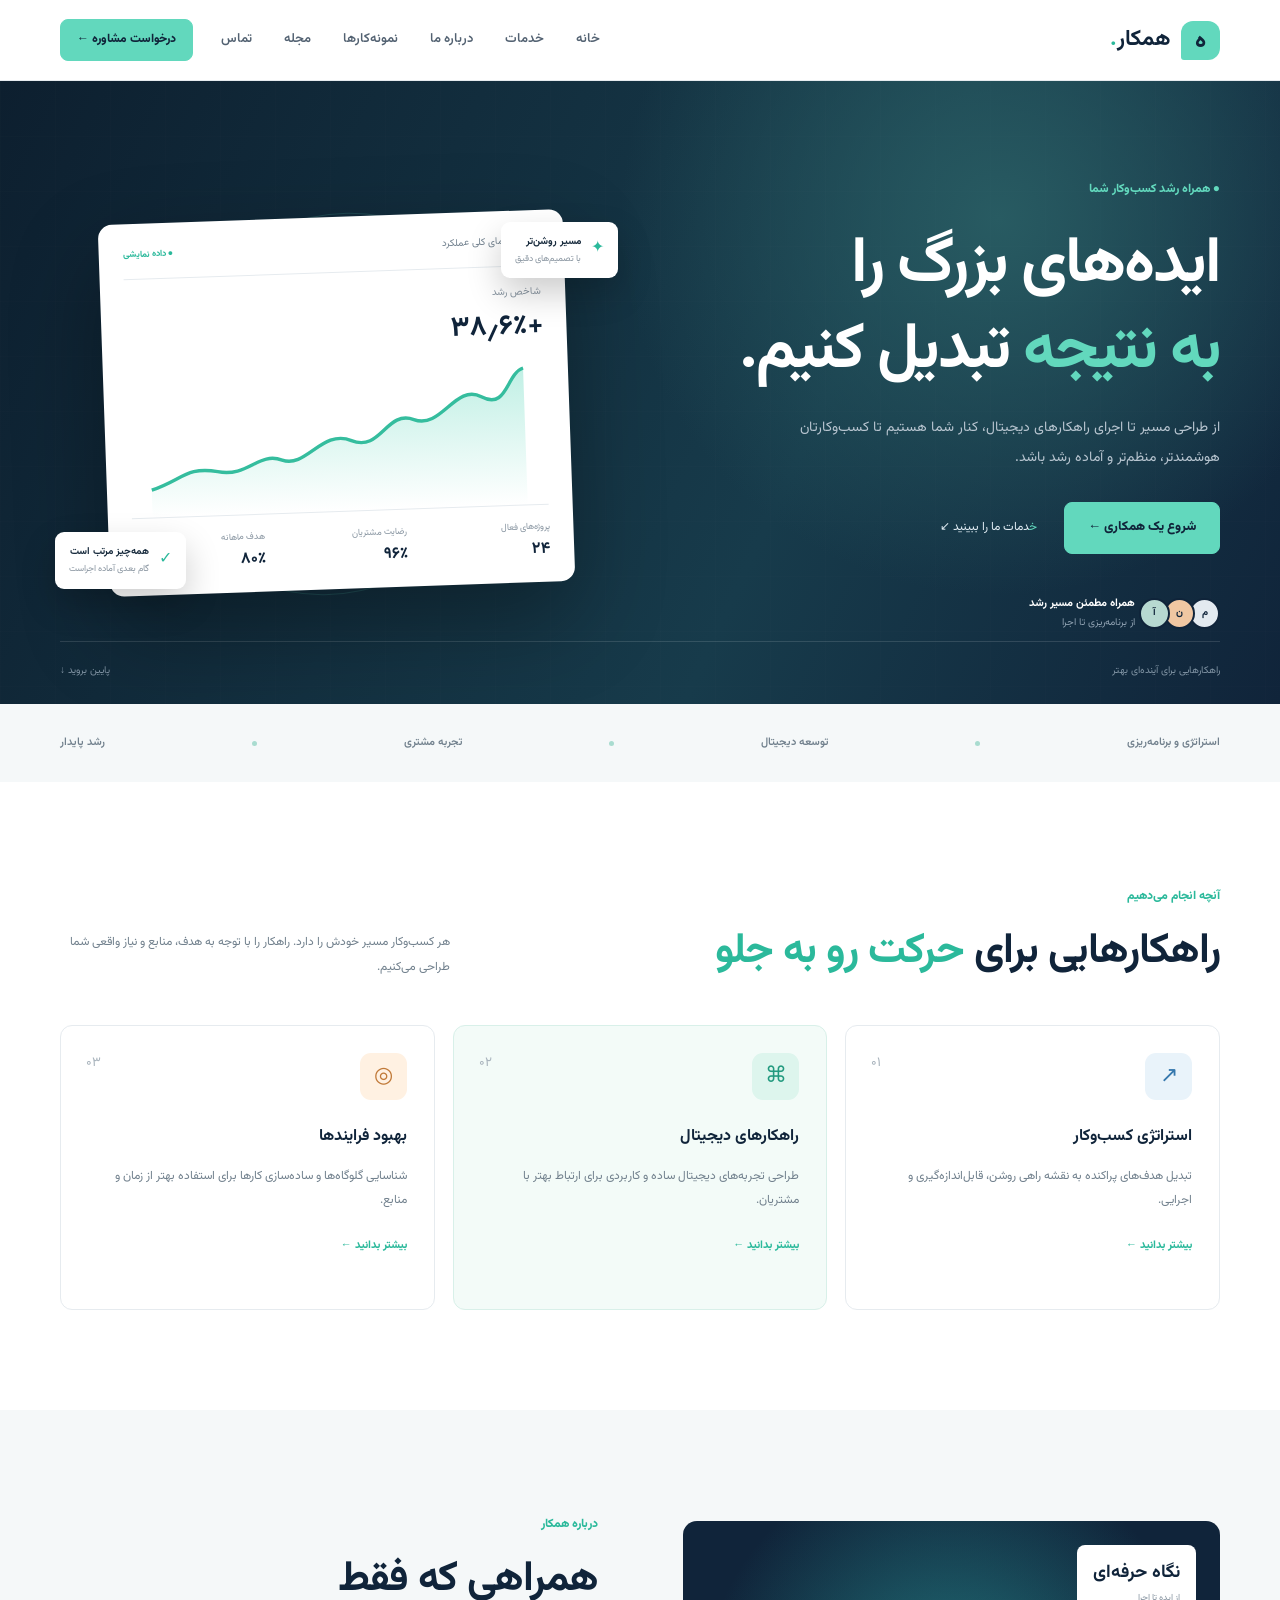
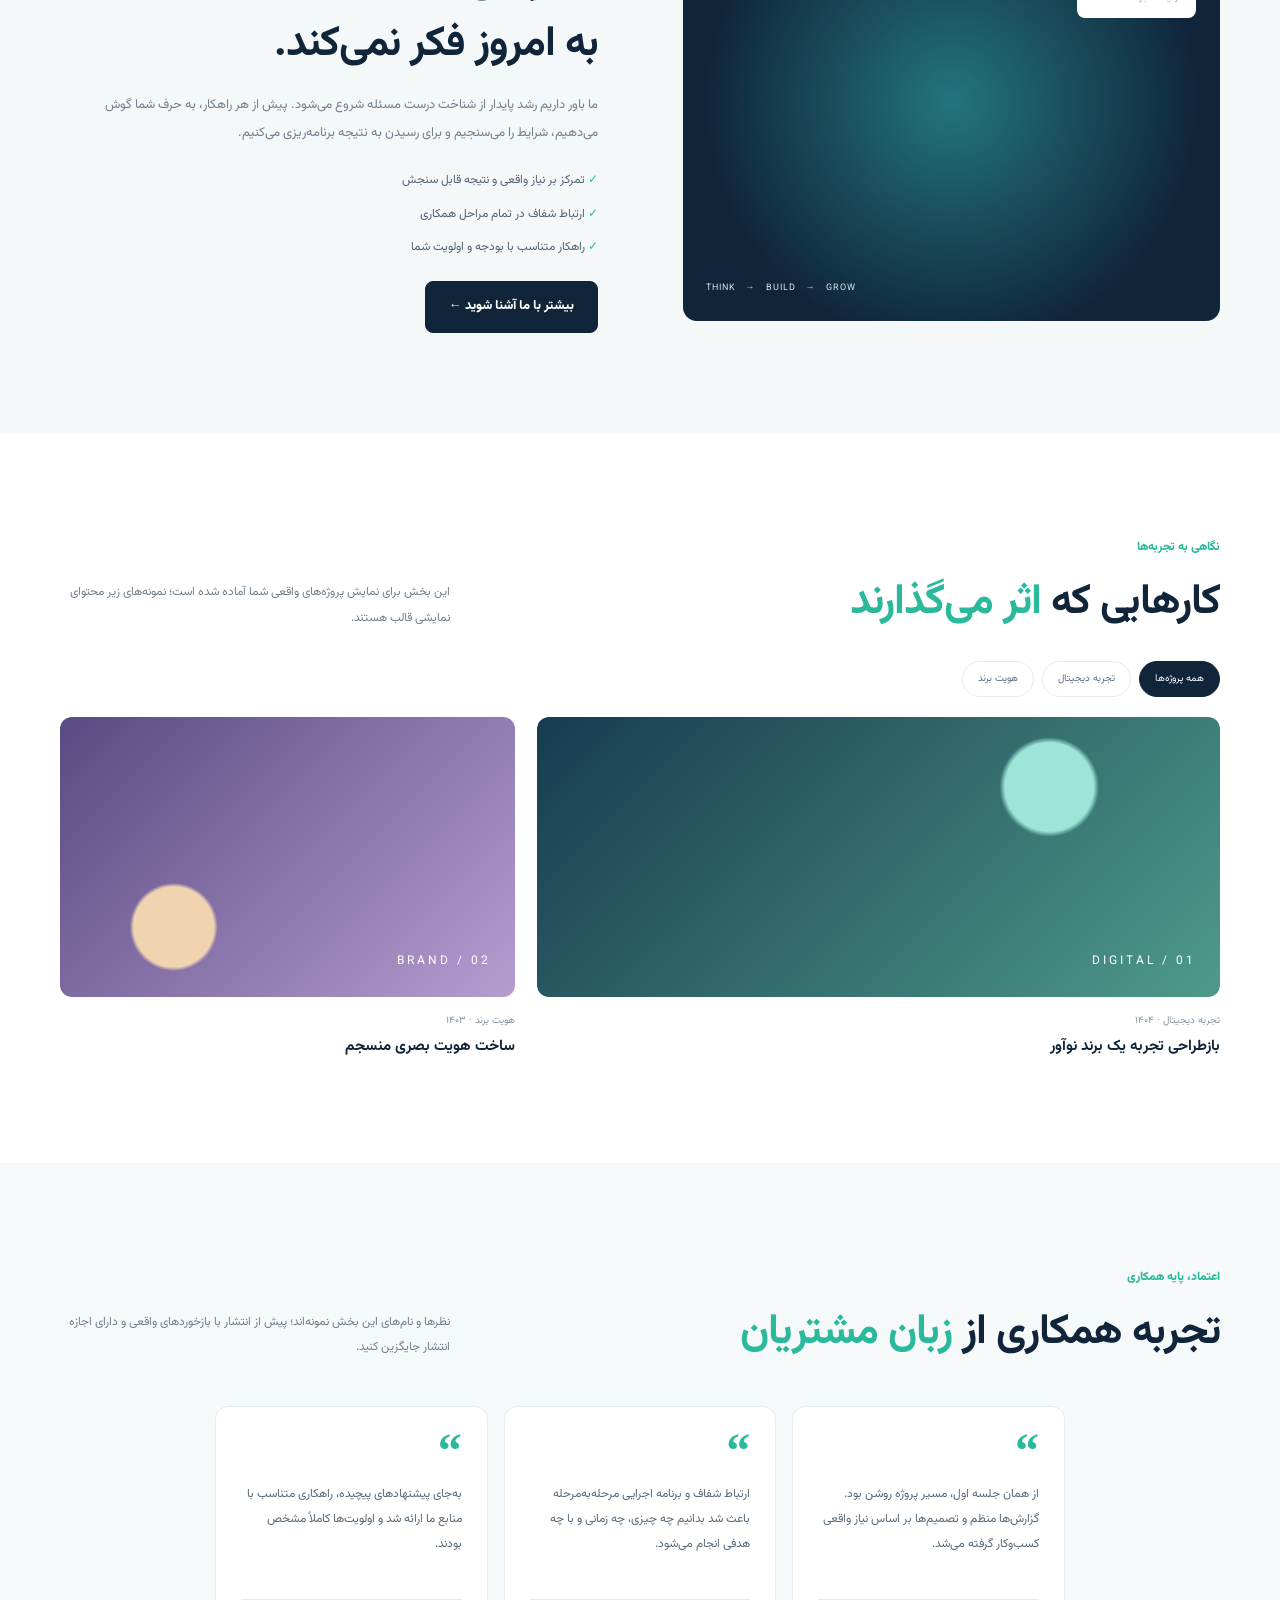
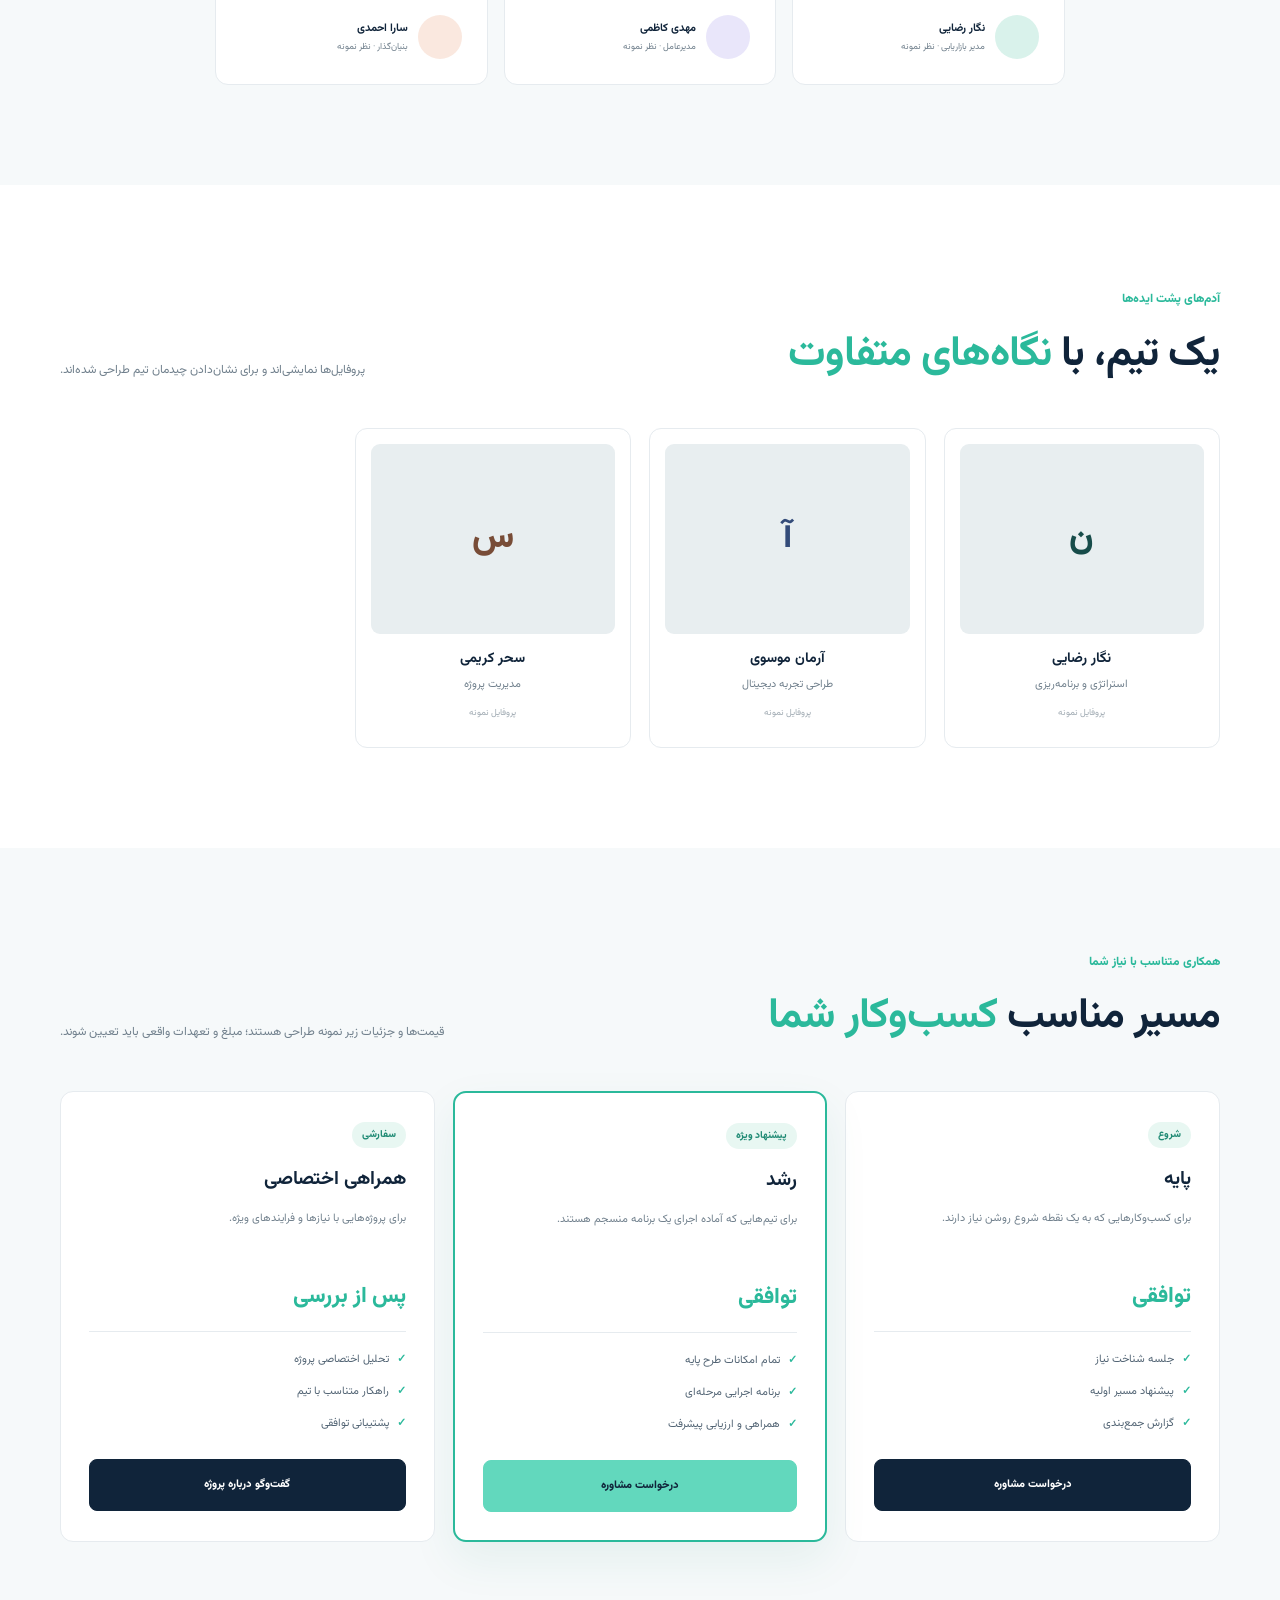
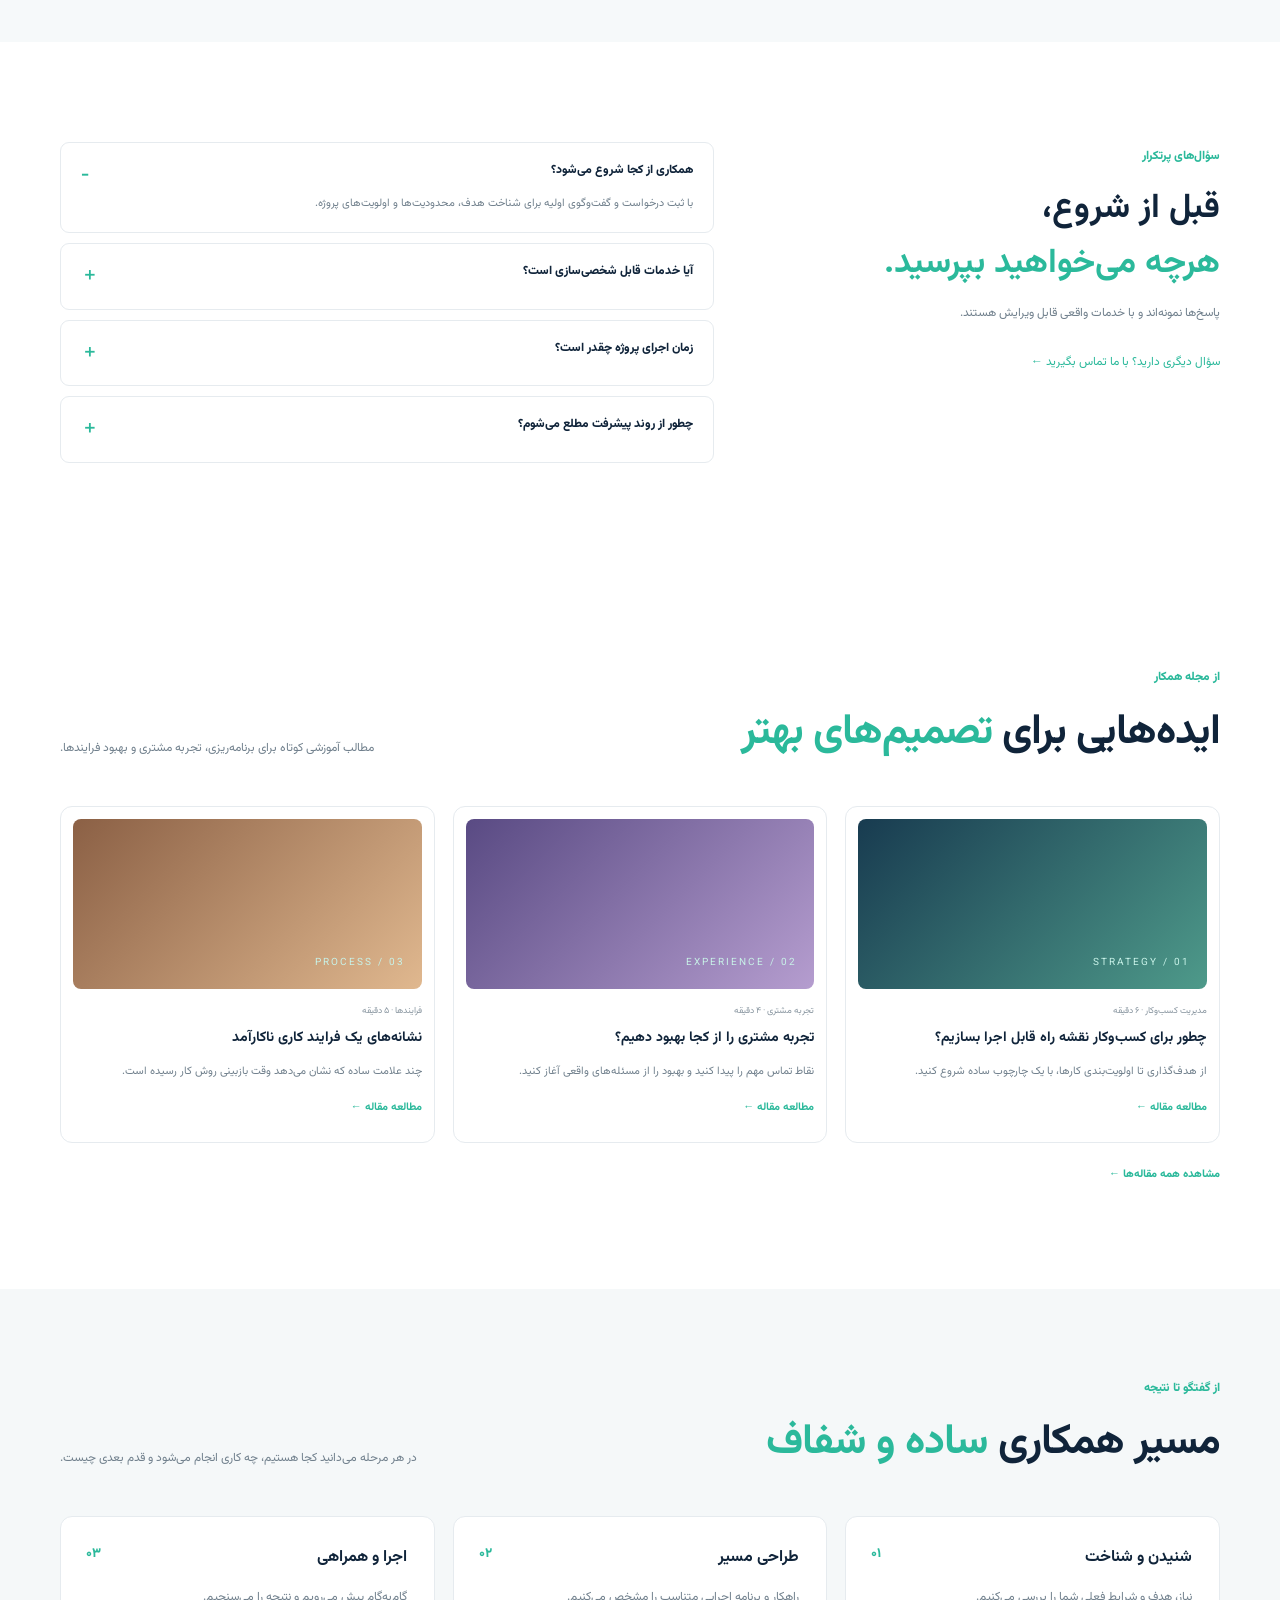
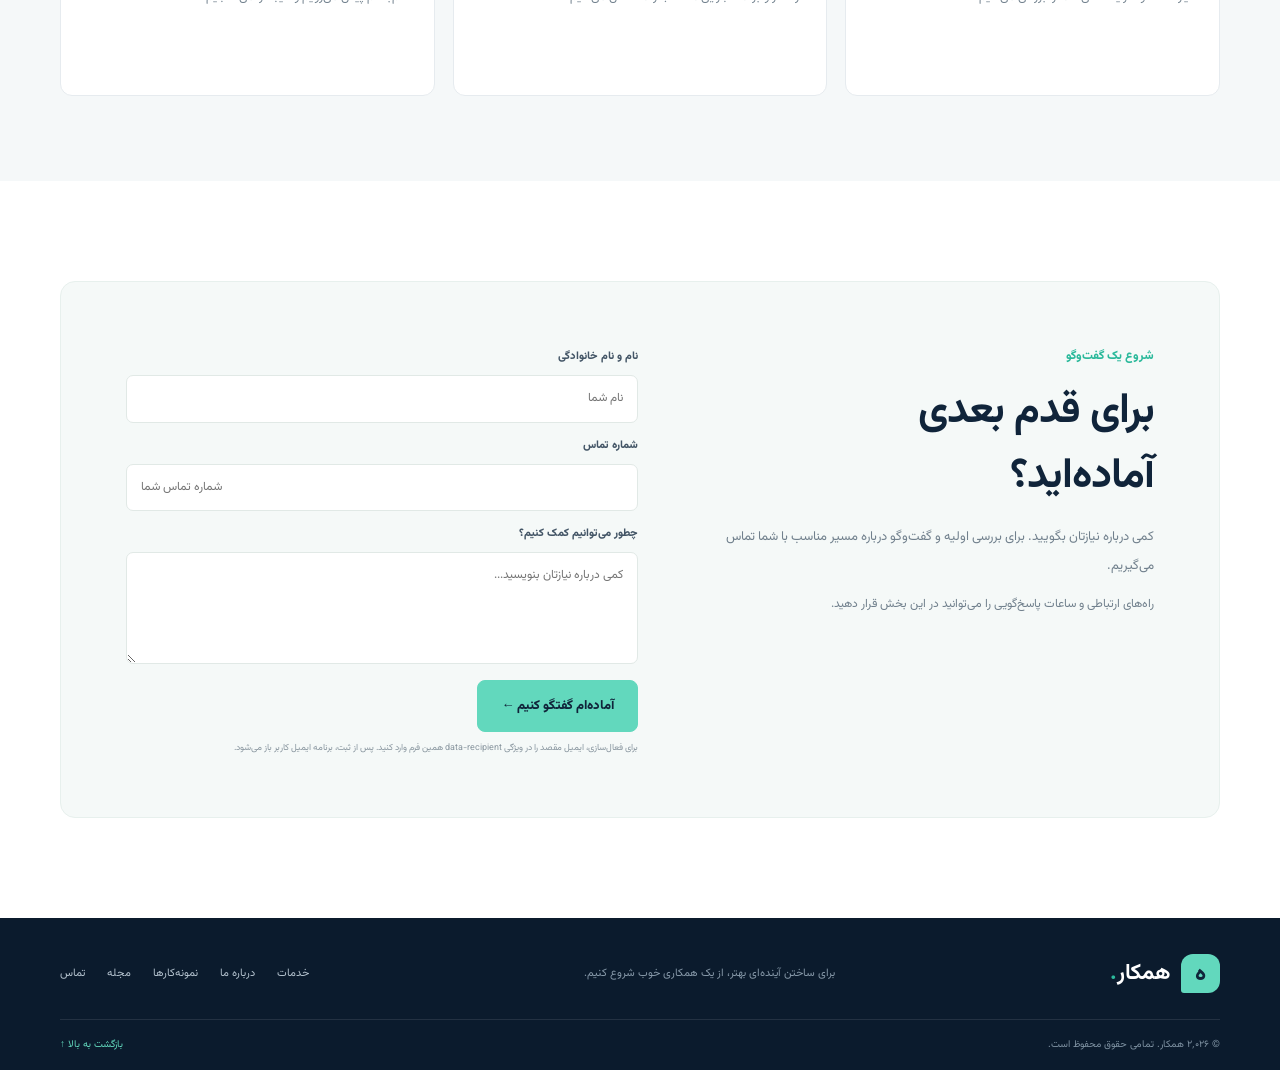
==== commit d537b0ca: "Remove stale social image metadata" ====
--- a/index.html
+++ b/index.html
@@ -12,7 +12,6 @@
 <meta property="og:title" content="قالب HTML شرکتی همکار | فارسی و راست‌چین">
 <meta property="og:description" content="قالب شرکتی فارسی و راست‌چین با طراحی واکنش‌گرا، HTML5، CSS، JavaScript و فونت محلی وزیرمتن.">
 <meta property="og:url" content="https://mhmdmgwny34-web.github.io/hamkar-corporate-template/">
-<meta property="og:image:alt" content="ساختمان مدرن با معماری معاصر">
 <meta name="twitter:card" content="summary_large_image">
 
 <meta name="twitter:title" content="قالب HTML شرکتی همکار">
--- a/assets/css/style.css
+++ b/assets/css/style.css
@@ -3,11 +3,11 @@
 :root{--navy:#10243a;--ink:#182b3d;--muted:#71808d;--mint:#62d8bd;--green:#2bb99b;--paper:#f5f8f9;--line:#e6ebef}
 *{box-sizing:border-box}html{scroll-behavior:smooth;scroll-padding-top:85px}body{margin:0;color:var(--ink);font-family:Vazirmatn,Tahoma,sans-serif;line-height:1.8;-webkit-font-smoothing:antialiased}a{color:inherit;text-decoration:none}button,input,textarea{font:inherit}.container{width:min(1160px,calc(100% - 48px));margin:auto}.skip{position:absolute;top:-60px;right:15px;background:var(--navy);color:white;padding:10px;z-index:200}.skip:focus{top:10px}
 .header{position:sticky;top:0;z-index:100;background:#ffffffed;border-bottom:1px solid var(--line);backdrop-filter:blur(12px)}.nav-wrap{height:80px;display:flex;align-items:center;gap:28px}.brand{display:flex;align-items:center;gap:10px;white-space:nowrap}.brand>b{display:grid;place-items:center;width:39px;height:39px;border-radius:12px 12px 12px 3px;background:var(--mint);color:var(--navy);font-size:23px}.brand strong{font-size:22px;color:var(--navy)}.brand strong span{color:var(--green)}nav{display:flex;gap:32px;margin-right:auto}nav a{font-size:13px;color:#536272;font-weight:600}nav a:hover,footer a:hover{color:var(--green)}.btn{display:inline-flex;align-items:center;justify-content:center;gap:15px;min-height:52px;padding:0 23px;border:1px solid var(--mint);border-radius:8px;background:var(--mint);color:var(--navy);font-size:13px;font-weight:800;cursor:pointer;transition:.2s}.btn:hover{transform:translateY(-3px);background:#7be3cc;box-shadow:0 12px 28px #62d8bd38}.btn-small{min-height:42px;padding:0 16px;font-size:12px}.menu{display:none}
-.hero{position:relative;overflow:hidden;padding:85px 0 24px;background:linear-gradient(90deg,rgba(13,31,47,.94),rgba(13,31,47,.72)),url('../images/hero-modern-building.jpg') center/cover no-repeat;background-color:var(--navy);color:white}.hero:before{position:absolute;inset:0;content:"";opacity:.13;background-image:linear-gradient(#fff1 1px,transparent 1px),linear-gradient(90deg,#fff1 1px,transparent 1px);background-size:55px 55px}.hero-grid{position:relative;display:grid;grid-template-columns:1fr 1fr;align-items:center;gap:55px;min-height:475px}.eyebrow,label{color:var(--green);font-size:12px;font-weight:800}.eyebrow{color:var(--mint)}h1{margin:18px 0;font-size:clamp(42px,5vw,66px);line-height:1.35;letter-spacing:-2px}h1 em,.heading h2 em{color:var(--mint);font-style:normal}.hero-copy>p{max-width:480px;color:#b8c5d0;font-size:14px;line-height:2.2}.actions{display:flex;align-items:center;gap:27px;margin-top:28px}.plain{font-size:12px;color:#e2edf4}.plain:first-letter{color:var(--mint)}.proof{display:flex;align-items:center;margin-top:40px}.proof>span{display:grid;place-items:center;width:31px;height:31px;margin-left:-6px;border:2px solid var(--navy);border-radius:50%;background:#e3eaf0;color:var(--navy);font-size:10px;font-weight:bold}.proof>span:nth-child(2){background:#f0c7a2}.proof>span:nth-child(3){background:#b7d9d1}.proof div{display:grid;margin-right:10px}.proof b{font-size:11px}.proof small{color:#91a3b3;font-size:10px}
+.hero{position:relative;overflow:hidden;padding:85px 0 24px;background:radial-gradient(circle at 78% 22%,#285b62 0,transparent 34%),linear-gradient(115deg,#0d1f2f,#173b4b 62%,#10243a);background-color:var(--navy);color:white}.hero:before{position:absolute;inset:0;content:"";opacity:.13;background-image:linear-gradient(#fff1 1px,transparent 1px),linear-gradient(90deg,#fff1 1px,transparent 1px);background-size:55px 55px}.hero-grid{position:relative;display:grid;grid-template-columns:1fr 1fr;align-items:center;gap:55px;min-height:475px}.eyebrow,label{color:var(--green);font-size:12px;font-weight:800}.eyebrow{color:var(--mint)}h1{margin:18px 0;font-size:clamp(42px,5vw,66px);line-height:1.35;letter-spacing:-2px}h1 em,.heading h2 em{color:var(--mint);font-style:normal}.hero-copy>p{max-width:480px;color:#b8c5d0;font-size:14px;line-height:2.2}.actions{display:flex;align-items:center;gap:27px;margin-top:28px}.plain{font-size:12px;color:#e2edf4}.plain:first-letter{color:var(--mint)}.proof{display:flex;align-items:center;margin-top:40px}.proof>span{display:grid;place-items:center;width:31px;height:31px;margin-left:-6px;border:2px solid var(--navy);border-radius:50%;background:#e3eaf0;color:var(--navy);font-size:10px;font-weight:bold}.proof>span:nth-child(2){background:#f0c7a2}.proof>span:nth-child(3){background:#b7d9d1}.proof div{display:grid;margin-right:10px}.proof b{font-size:11px}.proof small{color:#91a3b3;font-size:10px}
 .visual{position:relative;display:grid;place-items:center;min-height:420px}.visual:before,.visual:after{position:absolute;content:"";width:430px;height:300px;border:1px solid #62d8bd2b;border-radius:50%;transform:rotate(-25deg)}.visual:after{width:360px;height:390px;transform:rotate(35deg)}.dashboard{position:relative;z-index:2;width:min(100%,465px);padding:22px 24px 18px;color:var(--ink);background:white;border-radius:14px;box-shadow:0 35px 90px #0005;transform:rotate(-2deg)}.dash-top{display:flex;align-items:center;gap:12px;padding-bottom:15px;border-bottom:1px solid var(--line);color:#71808e;font-size:10px}.dash-top span{color:#e7a59a;font-size:9px}.dash-top b{margin-right:auto;color:var(--green);font-size:9px}.dashboard>small{display:block;margin-top:17px;color:#8794a0;font-size:10px}.growth{font-size:28px;color:var(--navy)}.chart{height:145px;margin-top:8px}.chart svg{width:100%;height:100%}.stats{display:grid;grid-template-columns:repeat(3,1fr);gap:10px;padding-top:14px;border-top:1px solid var(--line)}.stats div{display:grid}.stats small{font-size:9px;color:#8794a0}.stats b{font-size:16px;color:var(--navy)}.float{position:absolute;z-index:3;display:flex;align-items:center;gap:10px;padding:11px 14px;border-radius:9px;background:white;color:var(--green);box-shadow:0 15px 35px #0003}.float span{display:grid;color:var(--ink)}.float b{font-size:10px}.float small{font-size:9px;color:#8995a0}.float-one{top:28px;right:-5px}.float-two{bottom:25px;left:-5px}.hero-foot{position:relative;display:flex;justify-content:space-between;padding-top:20px;border-top:1px solid #ffffff20;color:#8194a4;font-size:10px}
 .trust{background:var(--paper)}.trust-row{min-height:78px;display:flex;align-items:center;justify-content:space-between;gap:18px;color:#71808d;font-size:11px;font-weight:600}.trust-row i{width:5px;height:5px;border-radius:50%;background:#a9dcd0}.section{padding:100px 0}.heading{display:flex;justify-content:space-between;align-items:end;gap:35px;margin-bottom:40px}.heading h2,.about h2,.contact h2{margin:9px 0 0;color:var(--navy);font-size:clamp(29px,3.4vw,42px);line-height:1.55;letter-spacing:-1px}.heading h2 em{color:var(--green)}.heading>p{max-width:390px;margin:0 0 5px;color:var(--muted);font-size:12px;line-height:2.1}.cards{display:grid;grid-template-columns:repeat(3,1fr);gap:18px}.cards article{position:relative;min-height:285px;padding:27px;border:1px solid var(--line);border-radius:12px;transition:.25s}.cards article:hover{transform:translateY(-6px);box-shadow:0 20px 55px #10243a16;border-color:#c8e9e1}.cards article>small{position:absolute;top:25px;left:25px;color:#a9b4bd}.featured{background:#f3fbf8;border-color:#d8f0e9!important}.ico{display:grid;place-items:center;width:47px;height:47px;margin-bottom:23px;border-radius:11px;font-size:22px}.blue{background:#e9f3fa;color:#3678ad}.green{background:#ddf5ed;color:#229a7f}.orange{background:#fff1e2;color:#c17a39}.cards h3{margin:0 0 8px;color:var(--navy);font-size:16px}.cards p{color:var(--muted);font-size:12px;line-height:2}.cards article>a{display:inline-block;margin-top:12px;color:var(--green);font-size:11px;font-weight:800}
-.about,.process{background:var(--paper)}.about-grid{display:grid;grid-template-columns:1fr 1fr;align-items:center;gap:85px}.about-art{position:relative;min-height:400px;overflow:hidden;border-radius:14px;background:linear-gradient(135deg,rgba(13,31,47,.35),rgba(13,31,47,.72)),url('../images/about-office-interior.png') center/cover no-repeat var(--navy)}.about-art:before{position:absolute;inset:0;content:"";opacity:.14;background-image:linear-gradient(#fff2 1px,transparent 1px),linear-gradient(90deg,#fff2 1px,transparent 1px);background-size:40px 40px}.orb{position:absolute;top:48px;left:50%;width:285px;height:285px;border-radius:50%;background:linear-gradient(135deg,#65dec3,#247c82);transform:translateX(-50%);box-shadow:0 30px 90px #0004}.orb:after{position:absolute;inset:25px;content:"";border:1px solid #ffffff80;border-radius:50%}.statbox{position:absolute;top:24px;right:24px;display:grid;padding:12px 16px;border-radius:8px;background:white;color:var(--navy)}.statbox b{font-size:18px}.statbox small{color:#8794a0;font-size:9px}.stamp{position:absolute;bottom:25px;left:23px;color:#d8e7e9;font-size:9px;letter-spacing:1px}.about p,.contact>div>p{color:var(--muted);font-size:13px;line-height:2.2}.about ul{display:grid;gap:12px;margin:22px 0;padding:0;list-style:none;color:#526474;font-size:12px}.about li:first-letter{color:var(--green)}.dark{background:var(--navy);border-color:var(--navy);color:white}
-.work-grid{display:grid;grid-template-columns:1.2fr .8fr;gap:22px}.work-art{height:280px;display:grid;place-items:center;border-radius:12px;overflow:hidden;background:#e7eeeb}.work-art img{display:block;width:100%;height:100%;object-fit:cover}.work-one{background:linear-gradient(135deg,#e0f0eb,#a5cfc5)}.work-two{background:linear-gradient(135deg,#f4e6d7,#d9bba0)}.mock{width:65%;height:72%;padding:25px;background:#f9fbfb;border-radius:9px;box-shadow:0 25px 45px #1b3f4033;transform:rotate(-4deg)}.mock b,.mock i{display:block;height:10px;margin:12px 0;background:#dce7e4;border-radius:4px}.mock b{width:60%;height:16px;background:#183d4a}.mock i:last-child{width:70%;background:#5ac8ad}.brand-board{width:65%;height:75%;padding:30px;background:#f7f0e8;color:#4d352b;box-shadow:0 20px 50px #5a382333;transform:rotate(3deg);font-size:30px}.brand-board strong{font-family:Georgia,serif;font-size:35px;line-height:1}.work-grid article>small{display:block;margin-top:15px;color:#8996a0;font-size:10px}.work-grid h3{margin:3px 0;color:var(--navy);font-size:15px}.process{padding-top:85px;padding-bottom:85px}.steps article{min-height:180px;background:white}.steps article>small{color:var(--green);font-weight:800}.steps p{margin-bottom:0}
+.about,.process{background:var(--paper)}.about-grid{display:grid;grid-template-columns:1fr 1fr;align-items:center;gap:85px}.about-art{position:relative;min-height:400px;overflow:hidden;border-radius:14px;background:linear-gradient(135deg,#173b4b,#10243a 58%,#287568)}.about-art:before{position:absolute;inset:0;content:"";opacity:.14;background-image:linear-gradient(#fff2 1px,transparent 1px),linear-gradient(90deg,#fff2 1px,transparent 1px);background-size:40px 40px}.orb{position:absolute;top:48px;left:50%;width:285px;height:285px;border-radius:50%;background:linear-gradient(135deg,#65dec3,#247c82);transform:translateX(-50%);box-shadow:0 30px 90px #0004}.orb:after{position:absolute;inset:25px;content:"";border:1px solid #ffffff80;border-radius:50%}.statbox{position:absolute;top:24px;right:24px;display:grid;padding:12px 16px;border-radius:8px;background:white;color:var(--navy)}.statbox b{font-size:18px}.statbox small{color:#8794a0;font-size:9px}.stamp{position:absolute;bottom:25px;left:23px;color:#d8e7e9;font-size:9px;letter-spacing:1px}.about p,.contact>div>p{color:var(--muted);font-size:13px;line-height:2.2}.about ul{display:grid;gap:12px;margin:22px 0;padding:0;list-style:none;color:#526474;font-size:12px}.about li:first-letter{color:var(--green)}.dark{background:var(--navy);border-color:var(--navy);color:white}
+.work-grid{display:grid;grid-template-columns:1.2fr .8fr;gap:22px}.work-art{height:280px;display:grid;place-items:center;border-radius:12px;overflow:hidden;background:#e7eeeb}.work-one{background:linear-gradient(135deg,#e0f0eb,#a5cfc5)}.work-two{background:linear-gradient(135deg,#f4e6d7,#d9bba0)}.mock{width:65%;height:72%;padding:25px;background:#f9fbfb;border-radius:9px;box-shadow:0 25px 45px #1b3f4033;transform:rotate(-4deg)}.mock b,.mock i{display:block;height:10px;margin:12px 0;background:#dce7e4;border-radius:4px}.mock b{width:60%;height:16px;background:#183d4a}.mock i:last-child{width:70%;background:#5ac8ad}.brand-board{width:65%;height:75%;padding:30px;background:#f7f0e8;color:#4d352b;box-shadow:0 20px 50px #5a382333;transform:rotate(3deg);font-size:30px}.brand-board strong{font-family:Georgia,serif;font-size:35px;line-height:1}.work-grid article>small{display:block;margin-top:15px;color:#8996a0;font-size:10px}.work-grid h3{margin:3px 0;color:var(--navy);font-size:15px}.process{padding-top:85px;padding-bottom:85px}.steps article{min-height:180px;background:white}.steps article>small{color:var(--green);font-weight:800}.steps p{margin-bottom:0}
 .contact{display:grid;grid-template-columns:.85fr 1fr;gap:80px;padding:60px 65px;background:#f5f9f8;border:1px solid #e7f0ed;border-radius:15px}.contact>div>a,.contact>div>small{display:block;margin-top:10px;color:var(--green);font-size:12px}.contact>div>small{color:#71808d}.contact form{display:grid;gap:8px}.contact form label{margin-top:5px;color:#435566;font-size:11px}.contact input,.contact textarea{width:100%;padding:12px 14px;border:1px solid #e1e9e6;border-radius:7px;background:white;outline:none;font:inherit;font-size:12px}.contact input:focus,.contact textarea:focus{border-color:#68cbb3;box-shadow:0 0 0 3px #62d8bd24}.contact textarea{resize:vertical}.contact form button{justify-self:start;margin-top:8px}.contact form p{margin:0;color:#89969f;font-size:9px}
 footer{background:#0b1b2d;color:#b4c2ce}.foot-main{display:flex;align-items:center;justify-content:space-between;gap:20px;padding-top:35px;padding-bottom:25px}.foot-main .brand strong{color:white}.foot-main p{color:#8799a9;font-size:11px}.foot-main>div{display:flex;gap:22px;font-size:11px}.foot-bottom{display:flex;justify-content:space-between;padding:16px 0;border-top:1px solid #ffffff19;color:#7e91a1;font-size:10px}.foot-bottom a{color:var(--mint)}
 :focus-visible{outline:3px solid #35b99b;outline-offset:3px}
@@ -17,33 +17,33 @@
 
 
 /* Photography */
-.about-art{background:#10243a url("../images/about-office-interior.png") center/cover no-repeat}
+.about-art{background:radial-gradient(circle at 50% 45%,#247c82,#10243a 72%)}
 .about-art:before{position:absolute;inset:0;content:"";background:linear-gradient(135deg,#10243ad9,#10243a55)}
 .about-art .orb{display:none}
 .work-art{position:relative;background:#e8eef0}
 .work-one,.work-two{background:#e8eef0}
-.work-art img{display:block;width:100%;height:100%;object-fit:cover;transition:transform .45s ease}
-.work-grid article:hover .work-art img{transform:scale(1.035)}
-@media(prefers-reduced-motion:reduce){.work-art img{transition:none}}
+
+.work-grid article:hover 
+@media(prefers-reduced-motion:reduce){}
 
 /* Premium sections */
-.testimonials{background:#f6f9fa}.testimonial-shell{max-width:850px;margin:auto}.testimonial-track{display:grid;grid-template-columns:repeat(3,1fr);gap:16px}.testimonial-card{padding:25px;border:1px solid var(--line);border-radius:13px;background:white}.quote-mark{color:var(--green);font:700 48px Georgia;line-height:.8}.testimonial-card>p{min-height:105px;color:#586a79;font-size:12px;line-height:2.1}.person{display:flex;align-items:center;gap:10px;border-top:1px solid var(--line);padding-top:15px}.person>div{display:grid}.person b{font-size:11px;color:var(--navy)}.person small{font-size:9px;color:var(--muted)}.person-avatar{display:grid;place-items:center;width:38px;height:38px;border-radius:50%;background:#d9f2eb;color:#176e60;font-weight:800}.avatar-two{background:#e9e6fa;color:#6253a1}.avatar-three{background:#fae8df;color:#a55e42}.slider-controls{display:none;justify-content:center;align-items:center;gap:20px;margin-top:22px;color:var(--muted);font-size:11px}.slider-controls button{width:36px;height:36px;border:1px solid var(--line);border-radius:50%;background:white;color:var(--navy);cursor:pointer}.team-grid{display:grid;grid-template-columns:repeat(4,1fr);gap:18px}.team-card{text-align:center;padding:15px 15px 20px;border:1px solid var(--line);border-radius:12px;background:white}.team-portrait{display:grid;place-items:center;height:190px;border-radius:9px;background:linear-gradient(145deg,#d8ece8,#94bdb3);color:#174c4a;font-size:35px;font-weight:800}.portrait-two{background:linear-gradient(145deg,#dce4f5,#9caed1);color:#334b79}.portrait-three{background:linear-gradient(145deg,#f5e5d7,#d8b79e);color:#784c37}.portrait-four{background:linear-gradient(145deg,#e9e5f3,#b7a8d1);color:#574276}.team-card h3{margin:13px 0 0;color:var(--navy);font-size:14px}.team-card p{margin:3px 0;color:var(--muted);font-size:11px}.team-card small{color:#a1abb3;font-size:9px}.pricing{background:#f6f9fa}.pricing-grid{display:grid;grid-template-columns:repeat(3,1fr);gap:18px}.price-card{padding:28px;border:1px solid var(--line);border-radius:13px;background:white}.price-featured{border:2px solid var(--green);box-shadow:0 18px 45px #1a806b14}.plan-label{display:inline-block;padding:4px 10px;border-radius:20px;background:#e8f7f2;color:#218b75;font-size:10px;font-weight:800}.price-card h3{margin:15px 0 5px;color:var(--navy);font-size:19px}.price-card>p{min-height:50px;color:var(--muted);font-size:11px}.price{margin:18px 0;padding-bottom:15px;border-bottom:1px solid var(--line);color:var(--green);font-size:22px;font-weight:800}.price-card ul{display:grid;gap:12px;margin:0 0 25px;padding:0;list-style:none;color:#526474;font-size:11px}.price-card li:before{content:"✓";margin-left:8px;color:var(--green);font-weight:900}.price-card .btn{width:100%;font-size:11px}.faq-grid{display:grid;grid-template-columns:.8fr 1.2fr;gap:70px}.faq-grid h2{margin:12px 0;color:var(--navy);font-size:34px;line-height:1.6}.faq-grid h2 em{color:var(--green);font-style:normal}.faq-grid>div:first-child>p{color:var(--muted);font-size:12px}.faq-link{display:inline-block;margin-top:15px;color:var(--green);font-size:12px}.faq-list{display:grid;gap:10px}.faq-list details{padding:17px 20px;border:1px solid var(--line);border-radius:9px;background:white}.faq-list summary{color:var(--navy);font-size:12px;font-weight:800;cursor:pointer;list-style:none}.faq-list summary:after{content:"＋";float:left;color:var(--green);font-size:17px}.faq-list details[open] summary:after{content:"−"}.faq-list details p{margin:12px 0 0;color:var(--muted);font-size:11px;line-height:2}.filter-row{display:flex;flex-wrap:wrap;gap:8px;margin:-15px 0 20px}.filter-btn{padding:8px 15px;border:1px solid var(--line);border-radius:30px;background:white;color:#607180;font:inherit;font-size:10px;cursor:pointer}.filter-btn.is-active{border-color:var(--navy);background:var(--navy);color:white}.work-art .image-open{display:block;width:100%;height:100%;padding:0;border:0;background:transparent;cursor:zoom-in}.work-art .image-open img{display:block;width:100%;height:100%;object-fit:cover}.work-grid article[hidden]{display:none}.lightbox{width:min(92vw,1000px);max-width:none;padding:15px;border:0;border-radius:12px;background:#10243a}.lightbox::backdrop{background:#061321d9;backdrop-filter:blur(5px)}.lightbox img{display:block;width:100%;max-height:78vh;object-fit:contain}.lightbox-close{display:block;margin:0 0 10px auto;width:36px;height:36px;border:1px solid #ffffff45;border-radius:50%;background:transparent;color:white;font-size:23px;cursor:pointer}.journal{background:#fff}.journal-grid{display:grid;grid-template-columns:repeat(3,1fr);gap:18px}.journal-card{display:block;padding:12px 12px 20px;border:1px solid var(--line);border-radius:12px;transition:.2s}.journal-card:hover{transform:translateY(-5px);box-shadow:0 18px 40px #10243a12}.journal-art{display:flex;align-items:flex-end;height:170px;padding:17px;border-radius:8px;background:linear-gradient(135deg,#183b50,#4e9a8a);color:#c8f2e8;font-size:10px;letter-spacing:2px}.journal-two{background:linear-gradient(135deg,#594a83,#b59dcf)}.journal-three{background:linear-gradient(135deg,#8b6045,#e0b88f)}.journal-card>small{display:block;margin-top:14px;color:#8996a0;font-size:9px}.journal-card h3{margin:7px 0;color:var(--navy);font-size:14px;line-height:1.8}.journal-card p{color:var(--muted);font-size:11px}.journal-card>b,.journal-more{color:var(--green);font-size:11px}.journal-more{display:inline-block;margin-top:22px;font-weight:800}
+.testimonials{background:#f6f9fa}.testimonial-shell{max-width:850px;margin:auto}.testimonial-track{display:grid;grid-template-columns:repeat(3,1fr);gap:16px}.testimonial-card{padding:25px;border:1px solid var(--line);border-radius:13px;background:white}.quote-mark{color:var(--green);font:700 48px Georgia;line-height:.8}.testimonial-card>p{min-height:105px;color:#586a79;font-size:12px;line-height:2.1}.person{display:flex;align-items:center;gap:10px;border-top:1px solid var(--line);padding-top:15px}.person>div{display:grid}.person b{font-size:11px;color:var(--navy)}.person small{font-size:9px;color:var(--muted)}.person-avatar{display:grid;place-items:center;width:38px;height:38px;border-radius:50%;background:#d9f2eb;color:#176e60;font-weight:800}.avatar-two{background:#e9e6fa;color:#6253a1}.avatar-three{background:#fae8df;color:#a55e42}.slider-controls{display:none;justify-content:center;align-items:center;gap:20px;margin-top:22px;color:var(--muted);font-size:11px}.slider-controls button{width:36px;height:36px;border:1px solid var(--line);border-radius:50%;background:white;color:var(--navy);cursor:pointer}.team-grid{display:grid;grid-template-columns:repeat(4,1fr);gap:18px}.team-card{text-align:center;padding:15px 15px 20px;border:1px solid var(--line);border-radius:12px;background:white}.team-portrait{display:grid;place-items:center;height:190px;border-radius:9px;background:linear-gradient(145deg,#d8ece8,#94bdb3);color:#174c4a;font-size:35px;font-weight:800}.portrait-two{background:linear-gradient(145deg,#dce4f5,#9caed1);color:#334b79}.portrait-three{background:linear-gradient(145deg,#f5e5d7,#d8b79e);color:#784c37}.portrait-four{background:linear-gradient(145deg,#e9e5f3,#b7a8d1);color:#574276}.team-card h3{margin:13px 0 0;color:var(--navy);font-size:14px}.team-card p{margin:3px 0;color:var(--muted);font-size:11px}.team-card small{color:#a1abb3;font-size:9px}.pricing{background:#f6f9fa}.pricing-grid{display:grid;grid-template-columns:repeat(3,1fr);gap:18px}.price-card{padding:28px;border:1px solid var(--line);border-radius:13px;background:white}.price-featured{border:2px solid var(--green);box-shadow:0 18px 45px #1a806b14}.plan-label{display:inline-block;padding:4px 10px;border-radius:20px;background:#e8f7f2;color:#218b75;font-size:10px;font-weight:800}.price-card h3{margin:15px 0 5px;color:var(--navy);font-size:19px}.price-card>p{min-height:50px;color:var(--muted);font-size:11px}.price{margin:18px 0;padding-bottom:15px;border-bottom:1px solid var(--line);color:var(--green);font-size:22px;font-weight:800}.price-card ul{display:grid;gap:12px;margin:0 0 25px;padding:0;list-style:none;color:#526474;font-size:11px}.price-card li:before{content:"✓";margin-left:8px;color:var(--green);font-weight:900}.price-card .btn{width:100%;font-size:11px}.faq-grid{display:grid;grid-template-columns:.8fr 1.2fr;gap:70px}.faq-grid h2{margin:12px 0;color:var(--navy);font-size:34px;line-height:1.6}.faq-grid h2 em{color:var(--green);font-style:normal}.faq-grid>div:first-child>p{color:var(--muted);font-size:12px}.faq-link{display:inline-block;margin-top:15px;color:var(--green);font-size:12px}.faq-list{display:grid;gap:10px}.faq-list details{padding:17px 20px;border:1px solid var(--line);border-radius:9px;background:white}.faq-list summary{color:var(--navy);font-size:12px;font-weight:800;cursor:pointer;list-style:none}.faq-list summary:after{content:"＋";float:left;color:var(--green);font-size:17px}.faq-list details[open] summary:after{content:"−"}.faq-list details p{margin:12px 0 0;color:var(--muted);font-size:11px;line-height:2}.filter-row{display:flex;flex-wrap:wrap;gap:8px;margin:-15px 0 20px}.filter-btn{padding:8px 15px;border:1px solid var(--line);border-radius:30px;background:white;color:#607180;font:inherit;font-size:10px;cursor:pointer}.filter-btn.is-active{border-color:var(--navy);background:var(--navy);color:white}.work-grid article[hidden]{display:none}.journal{background:#fff}.journal-grid{display:grid;grid-template-columns:repeat(3,1fr);gap:18px}.journal-card{display:block;padding:12px 12px 20px;border:1px solid var(--line);border-radius:12px;transition:.2s}.journal-card:hover{transform:translateY(-5px);box-shadow:0 18px 40px #10243a12}.journal-art{position:relative;display:flex;align-items:flex-end;height:170px;padding:17px;border-radius:8px;overflow:hidden;background:linear-gradient(135deg,#183b50,#4e9a8a);color:#c8f2e8;font-size:10px;letter-spacing:2px}.journal-two{background:linear-gradient(135deg,#594a83,#b59dcf)}.journal-three{background:linear-gradient(135deg,#8b6045,#e0b88f)}.journal-card>small{display:block;margin-top:14px;color:#8996a0;font-size:9px}.journal-card h3{margin:7px 0;color:var(--navy);font-size:14px;line-height:1.8}.journal-card p{color:var(--muted);font-size:11px}.journal-card>b,.journal-more{color:var(--green);font-size:11px}.journal-more{display:inline-block;margin-top:22px;font-weight:800}
 .blog-hero{padding:90px 0;background:linear-gradient(115deg,#10243a,#1b4651);color:white}.blog-hero h1{margin:14px 0;font-size:clamp(42px,6vw,64px)}.blog-hero h1 em{color:var(--mint);font-style:normal}.blog-hero p{max-width:520px;color:#c1d0d6;font-size:13px}.blog-disclaimer{margin-top:28px;color:var(--muted);font-size:11px}
 @media(max-width:900px){.slider-controls{display:flex}.team-grid{grid-template-columns:repeat(2,1fr)}.faq-grid{gap:35px}.testimonial-track{grid-template-columns:1fr}.testimonial-card{display:none}.testimonial-card.is-active{display:block}.testimonial-card>p{min-height:0}.pricing-grid{gap:10px}.price-card{padding:20px}}
 @media(max-width:720px){.team-grid,.pricing-grid,.journal-grid,.faq-grid{grid-template-columns:1fr}.team-portrait{height:170px}.faq-grid{gap:25px}.faq-grid h2{font-size:29px}.filter-row{margin-top:0}.journal-art{height:155px}.price-card>p{min-height:0}.blog-hero{padding:65px 0}}
 
 /* Multi-page layouts */
-.inner-hero{padding:76px 0 82px;background:linear-gradient(115deg,#10243a,#1b4651);color:white}.inner-hero label{color:var(--mint)}.inner-hero h1{max-width:800px;margin:12px 0;font-size:clamp(34px,5vw,58px);line-height:1.6}.inner-hero h1 em{color:var(--mint);font-style:normal}.inner-hero p{max-width:650px;margin:0 0 24px;color:#c3d1d8;font-size:14px;line-height:2.1}.detail-grid{display:grid;grid-template-columns:repeat(3,1fr);gap:18px}.detail-card{padding:28px;border:1px solid var(--line);border-radius:13px;background:white}.detail-card>span{color:#8b9aa5;font-size:10px;letter-spacing:1px}.detail-card h2,.detail-card h3{margin:15px 0 8px;color:var(--navy);font-size:19px}.detail-card p,.detail-card li{color:var(--muted);font-size:12px;line-height:2.1}.detail-card ul{padding-right:18px}.about-page-grid{display:grid;grid-template-columns:1fr 1fr;align-items:center;gap:55px}.about-page-grid>img{width:100%;height:390px;object-fit:cover;border-radius:14px}.about-page-grid h2{font-size:30px;color:var(--navy)}.about-page-grid h2 em{color:var(--green);font-style:normal}.about-page-grid p,.about-page-grid li{font-size:13px;color:var(--muted);line-height:2.2}.values{background:var(--paper)}.cta-band{display:flex;justify-content:space-between;align-items:center;gap:25px;padding:34px 40px;border-radius:14px;background:var(--navy);color:white}.cta-band h2{margin:0;font-size:21px}.cta-band p{margin:5px 0 0;color:#bdcbd3;font-size:12px}.portfolio-grid{margin-top:25px}.portfolio-art{display:flex;align-items:flex-end;height:100%;min-height:210px;padding:22px;border-radius:10px;background:linear-gradient(135deg,#253d5d,#66bba8);color:white;font-size:11px;letter-spacing:2px}.portfolio-art-three{background:linear-gradient(135deg,#3e476e,#9c9bc8)}.contact-page-grid{display:grid;grid-template-columns:.8fr 1.2fr;gap:60px;align-items:start}.contact-info h2{margin-top:0;color:var(--navy)}.contact-info>p{font-size:13px;color:var(--muted);line-height:2.1}.contact-info-card{display:grid;gap:3px;padding:15px 0;border-bottom:1px solid var(--line)}.contact-info-card b{color:var(--navy);font-size:12px}.contact-info-card span{color:var(--muted);font-size:12px}.contact-form{display:grid;gap:10px;padding:28px;border:1px solid var(--line);border-radius:13px;background:white}.contact-form label{color:var(--navy);font-size:12px;font-weight:700}.contact-form input,.contact-form textarea{width:100%;padding:13px;border:1px solid var(--line);border-radius:7px;background:#fbfcfd;color:var(--ink);font-size:12px}.contact-form input:focus,.contact-form textarea:focus{outline:2px solid var(--green);outline-offset:2px}.contact-form #form-note{margin:0;color:var(--muted);font-size:10px}
-@media(max-width:800px){.detail-grid{grid-template-columns:1fr}.about-page-grid,.contact-page-grid{grid-template-columns:1fr;gap:28px}.about-page-grid>img{height:280px}.cta-band{align-items:flex-start;flex-direction:column;padding:25px}.inner-hero{padding:58px 0}}
+.inner-hero{padding:76px 0 82px;background:linear-gradient(115deg,#10243a,#1b4651);color:white}.inner-hero label{color:var(--mint)}.inner-hero h1{max-width:800px;margin:12px 0;font-size:clamp(34px,5vw,58px);line-height:1.6}.inner-hero h1 em{color:var(--mint);font-style:normal}.inner-hero p{max-width:650px;margin:0 0 24px;color:#c3d1d8;font-size:14px;line-height:2.1}.detail-grid{display:grid;grid-template-columns:repeat(3,1fr);gap:18px}.detail-card{padding:28px;border:1px solid var(--line);border-radius:13px;background:white}.detail-card>span{color:#8b9aa5;font-size:10px;letter-spacing:1px}.detail-card h2,.detail-card h3{margin:15px 0 8px;color:var(--navy);font-size:19px}.detail-card p,.detail-card li{color:var(--muted);font-size:12px;line-height:2.1}.detail-card ul{padding-right:18px}.about-page-grid{display:grid;grid-template-columns:1fr 1fr;align-items:center;gap:55px}.about-illustration{position:relative;display:flex;flex-direction:column;justify-content:center;gap:18px;min-height:390px;overflow:hidden;padding:45px;border-radius:14px;background:radial-gradient(circle at 72% 28%,#62d8bd55 0 14%,transparent 15%),linear-gradient(135deg,#10243a,#245b63 65%,#62a995);color:#e9fff8}.about-illustration:before,.about-illustration:after{position:absolute;content:"";border:1px solid #ffffff35;border-radius:50%}.about-illustration:before{width:280px;height:280px;left:-65px;top:-70px}.about-illustration:after{width:190px;height:190px;right:-55px;bottom:-65px}.about-illustration span{font-size:clamp(36px,6vw,70px);font-weight:900;letter-spacing:8px}.about-illustration b{font-size:19px;letter-spacing:4px}.about-illustration i{font-size:12px;font-style:normal;letter-spacing:5px;color:#a8e7d8}.about-page-grid h2{font-size:30px;color:var(--navy)}.about-page-grid h2 em{color:var(--green);font-style:normal}.about-page-grid p,.about-page-grid li{font-size:13px;color:var(--muted);line-height:2.2}.values{background:var(--paper)}.cta-band{display:flex;justify-content:space-between;align-items:center;gap:25px;padding:34px 40px;border-radius:14px;background:var(--navy);color:white}.cta-band h2{margin:0;font-size:21px}.cta-band p{margin:5px 0 0;color:#bdcbd3;font-size:12px}.portfolio-grid{margin-top:25px}.portfolio-art{display:flex;align-items:flex-end;height:100%;min-height:210px;padding:22px;border-radius:10px;background:linear-gradient(135deg,#253d5d,#66bba8);color:white;font-size:11px;letter-spacing:2px}.portfolio-art-three{background:linear-gradient(135deg,#3e476e,#9c9bc8)}.portfolio-art-one{background:radial-gradient(circle at 75% 25%,#9de5d6 0 8%,transparent 9%),linear-gradient(135deg,#173b50,#4e9a8a)}.portfolio-art-two{background:radial-gradient(circle at 25% 75%,#f0d4b0 0 10%,transparent 11%),linear-gradient(135deg,#594a83,#b59dcf)}.work-art>.portfolio-art{min-height:220px;height:100%;width:100%;display:flex;align-items:flex-end;padding:24px;color:#fff;font-size:12px;letter-spacing:3px}.contact-page-grid{display:grid;grid-template-columns:.8fr 1.2fr;gap:60px;align-items:start}.contact-info h2{margin-top:0;color:var(--navy)}.contact-info>p{font-size:13px;color:var(--muted);line-height:2.1}.contact-info-card{display:grid;gap:3px;padding:15px 0;border-bottom:1px solid var(--line)}.contact-info-card b{color:var(--navy);font-size:12px}.contact-info-card span{color:var(--muted);font-size:12px}.contact-form{display:grid;gap:10px;padding:28px;border:1px solid var(--line);border-radius:13px;background:white}.contact-form label{color:var(--navy);font-size:12px;font-weight:700}.contact-form input,.contact-form textarea{width:100%;padding:13px;border:1px solid var(--line);border-radius:7px;background:#fbfcfd;color:var(--ink);font-size:12px}.contact-form input:focus,.contact-form textarea:focus{outline:2px solid var(--green);outline-offset:2px}.contact-form #form-note{margin:0;color:var(--muted);font-size:10px}
+@media(max-width:800px){.detail-grid{grid-template-columns:1fr}.about-page-grid,.contact-page-grid{grid-template-columns:1fr;gap:28px}.about-illustration{position:relative;display:flex;flex-direction:column;justify-content:center;gap:18px;min-height:390px;overflow:hidden;padding:45px;border-radius:14px;background:radial-gradient(circle at 72% 28%,#62d8bd55 0 14%,transparent 15%),linear-gradient(135deg,#10243a,#245b63 65%,#62a995);color:#e9fff8}.about-illustration:before,.about-illustration:after{position:absolute;content:"";border:1px solid #ffffff35;border-radius:50%}.about-illustration:before{width:280px;height:280px;left:-65px;top:-70px}.about-illustration:after{width:190px;height:190px;right:-55px;bottom:-65px}.about-illustration span{font-size:clamp(36px,6vw,70px);font-weight:900;letter-spacing:8px}.about-illustration b{font-size:19px;letter-spacing:4px}.about-illustration i{font-size:12px;font-style:normal;letter-spacing:5px;color:#a8e7d8}.cta-band{align-items:flex-start;flex-direction:column;padding:25px}.inner-hero{padding:58px 0}}
 
 /* Photography assets for team and journal cards */
 .team-portrait{overflow:hidden;background:#e8eef0}
-.team-portrait img{display:block;width:100%;height:100%;object-fit:cover;object-position:center 35%}
+
 .journal-art{position:relative;overflow:hidden}
-.journal-art img{position:absolute;inset:0;width:100%;height:100%;object-fit:cover;transition:transform .35s ease}
-.journal-card:hover .journal-art img{transform:scale(1.045)}
+
+.journal-card:hover 
 .journal-art span{position:relative;z-index:1;padding:8px 10px;border-radius:5px;background:rgba(16,36,58,.72);color:white}
-@media(prefers-reduced-motion:reduce){.journal-art img{transition:none}}
+@media(prefers-reduced-motion:reduce){}
 
 /* Customer testimonial portraits */
 .person-avatar{overflow:hidden;flex:0 0 44px;width:44px;height:44px;border-radius:50%;display:inline-flex;align-items:center;justify-content:center}
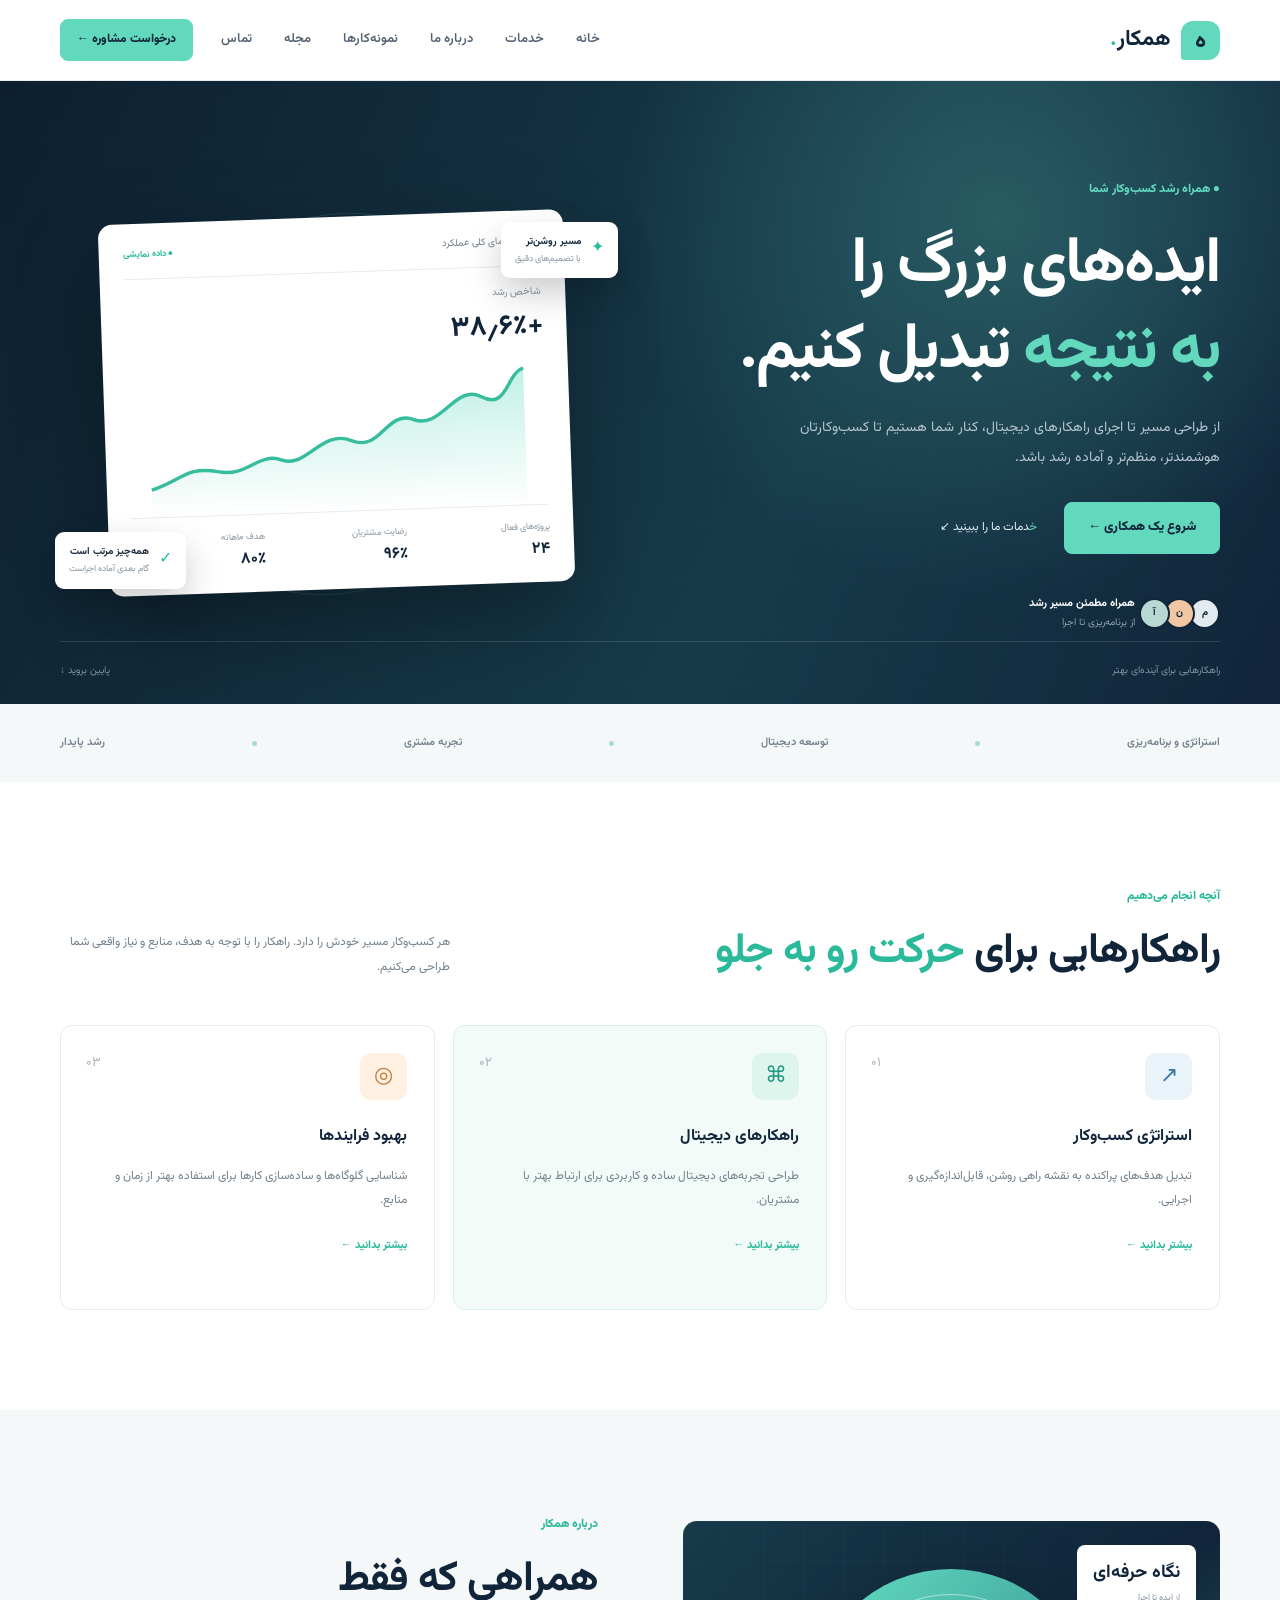
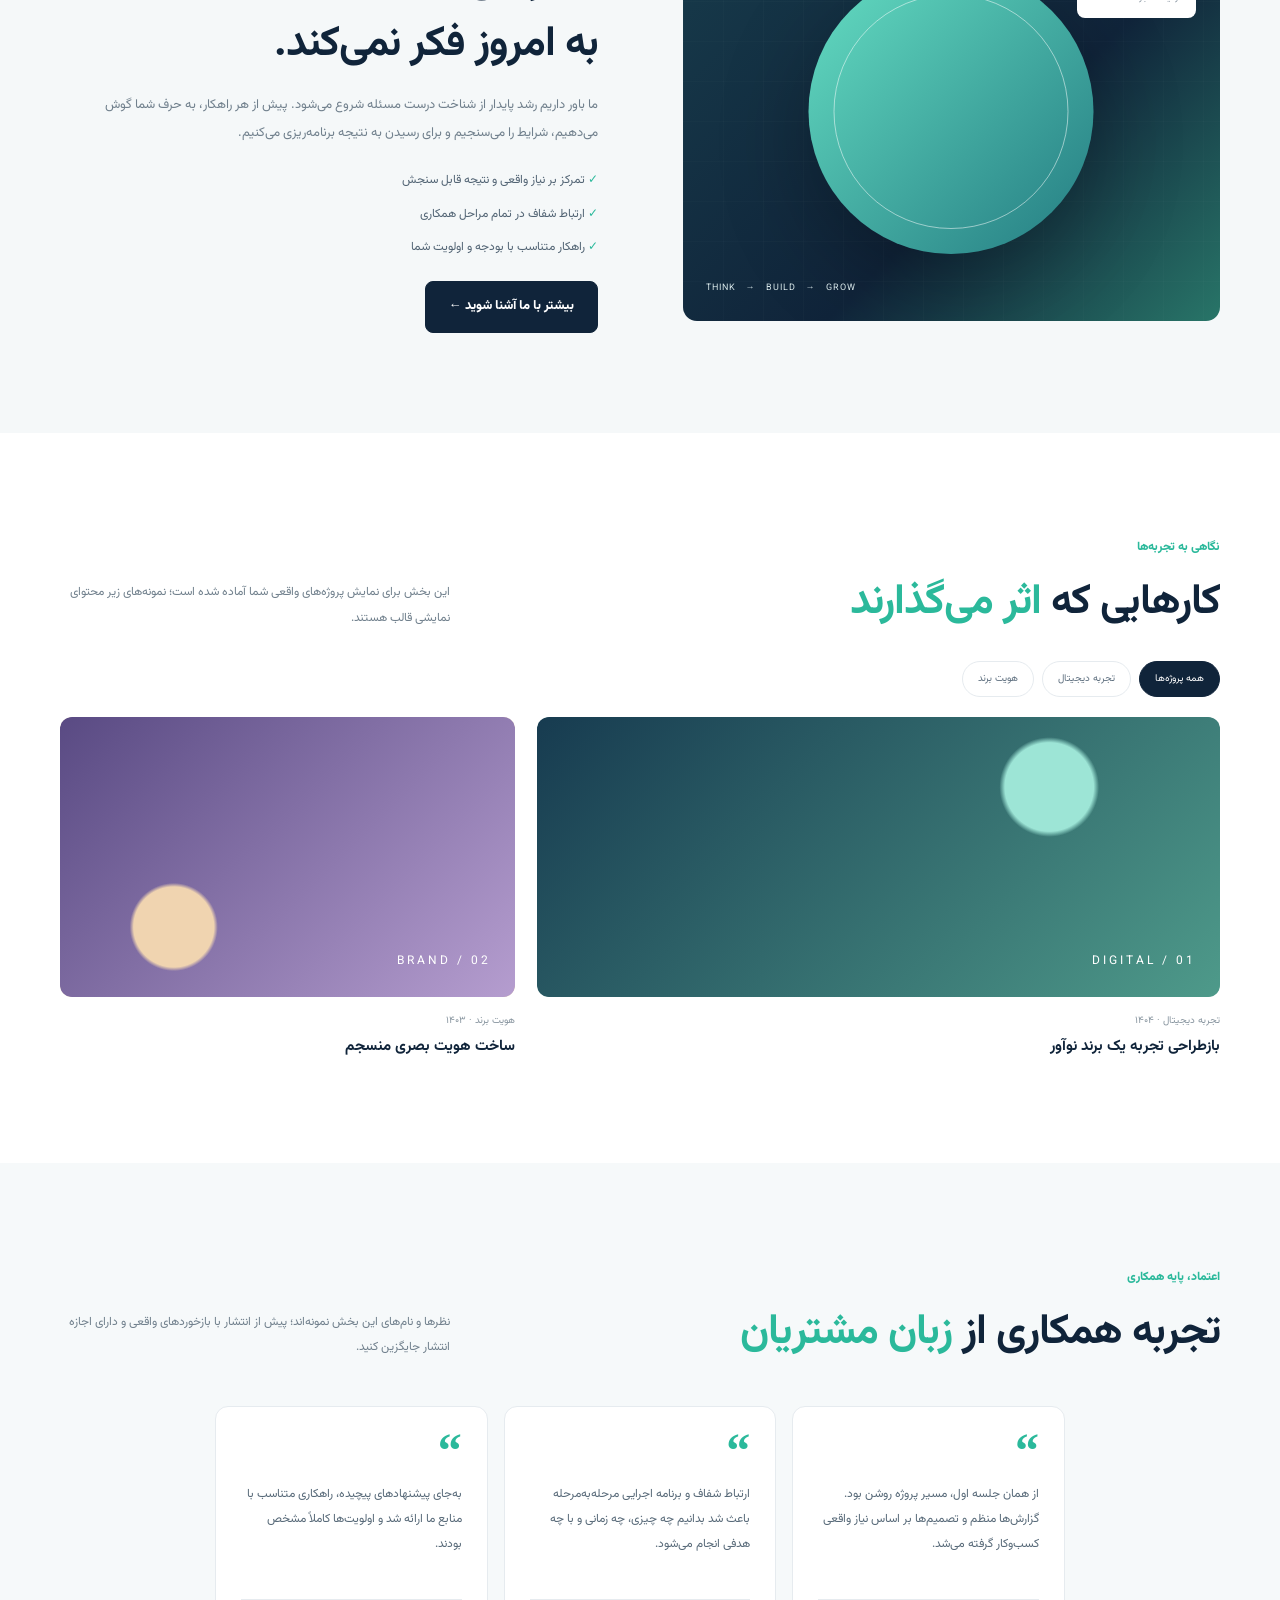
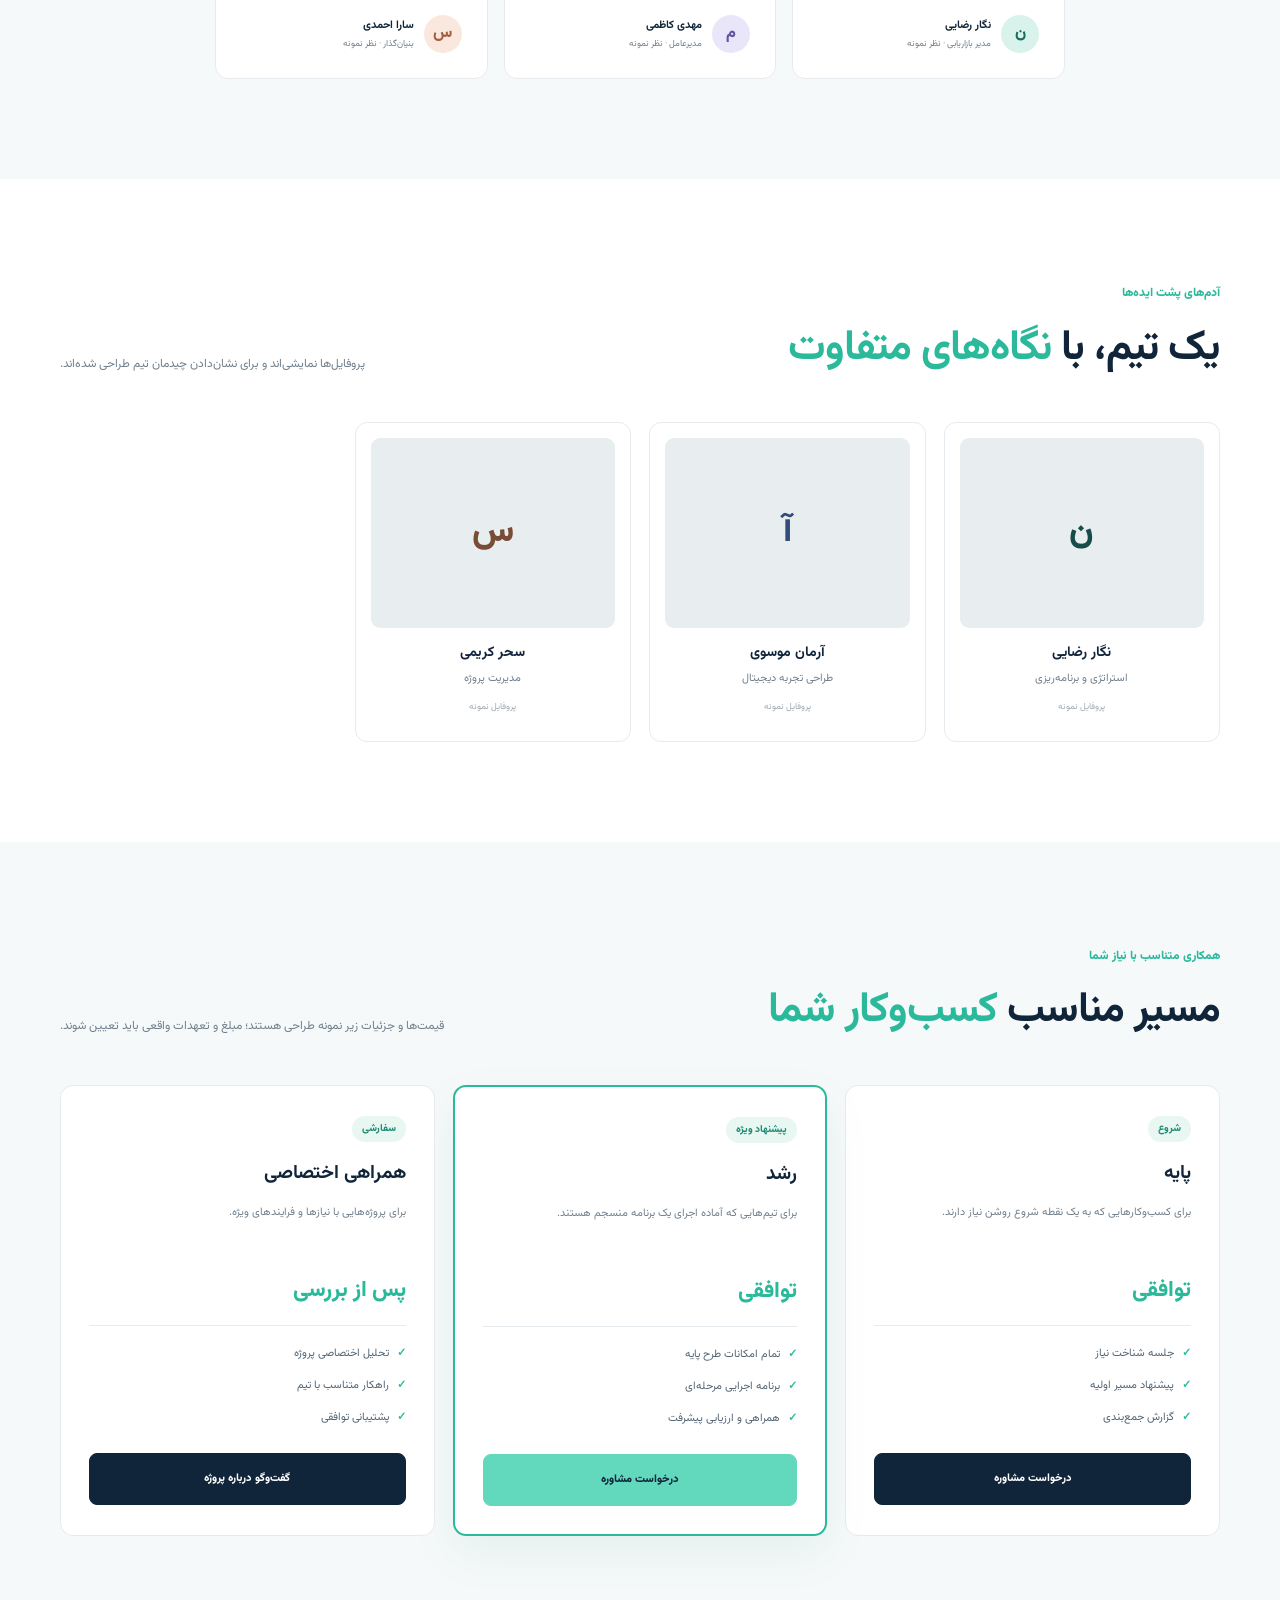
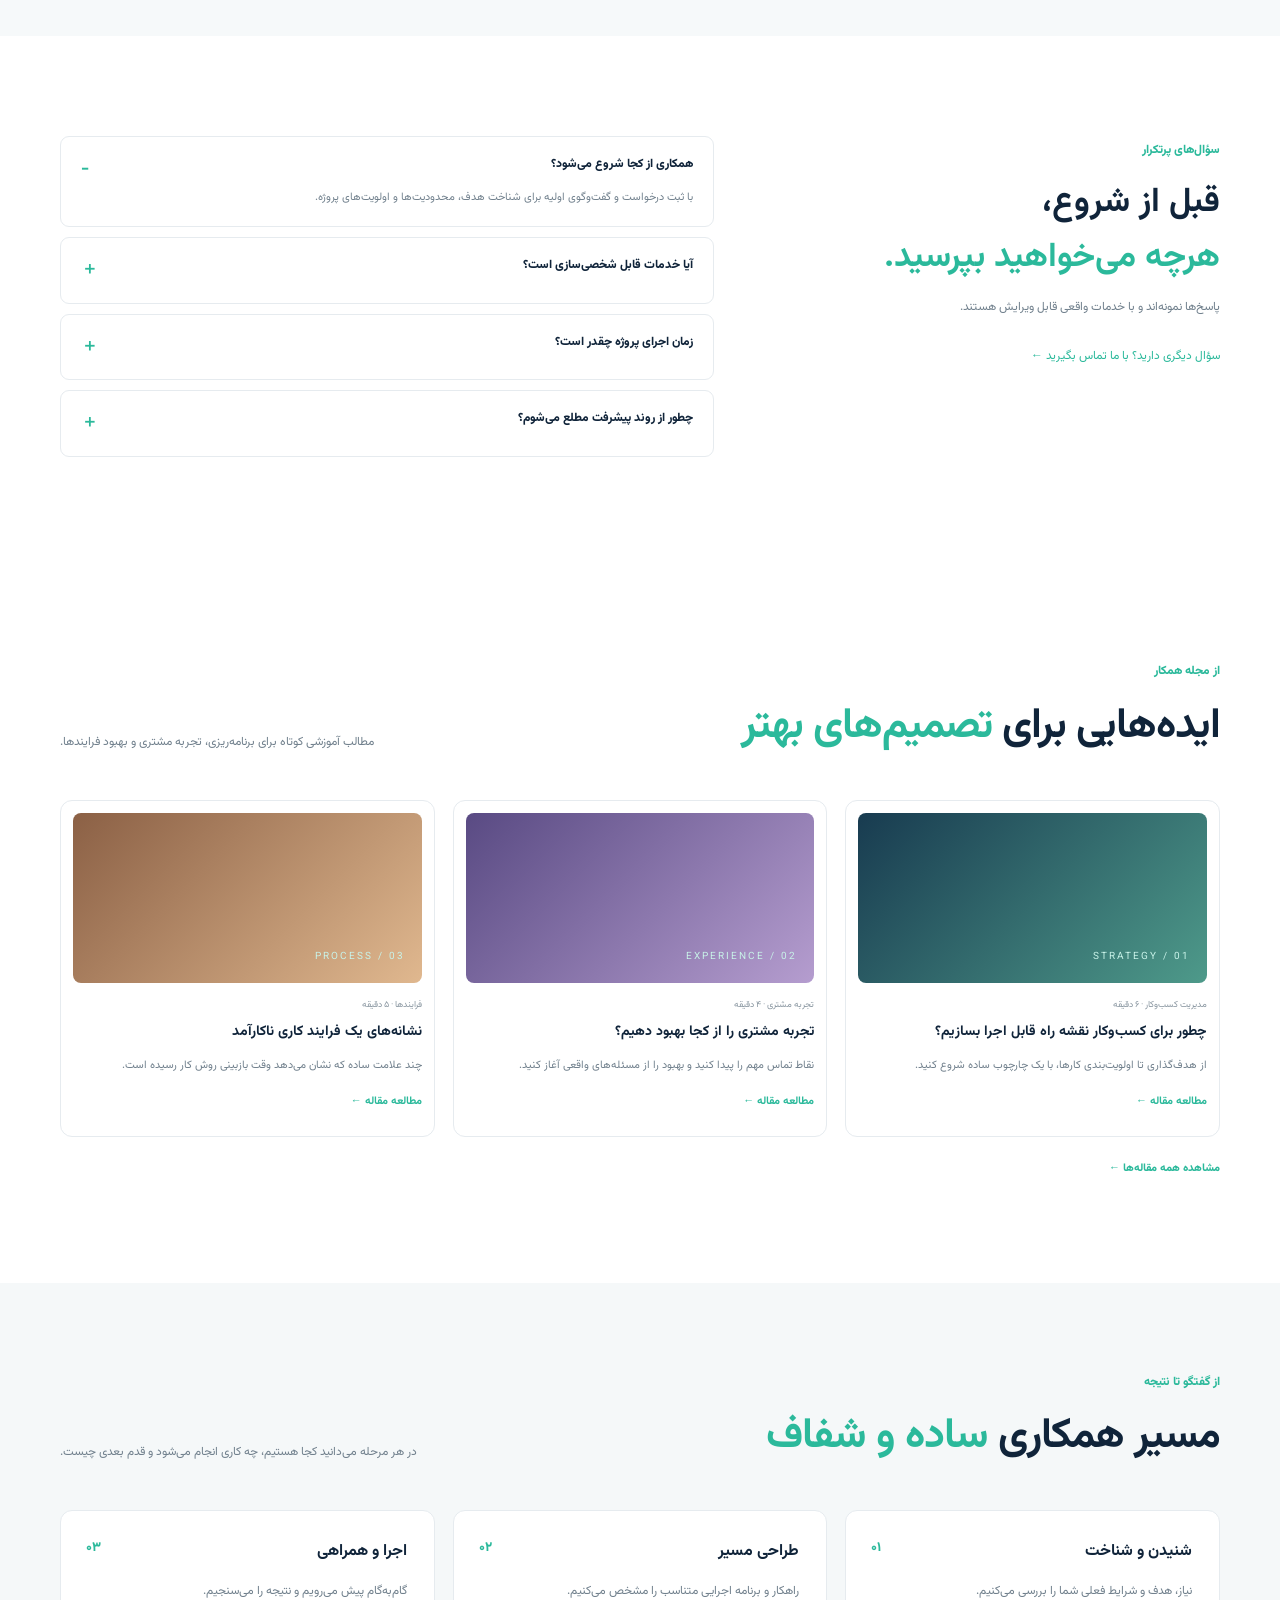
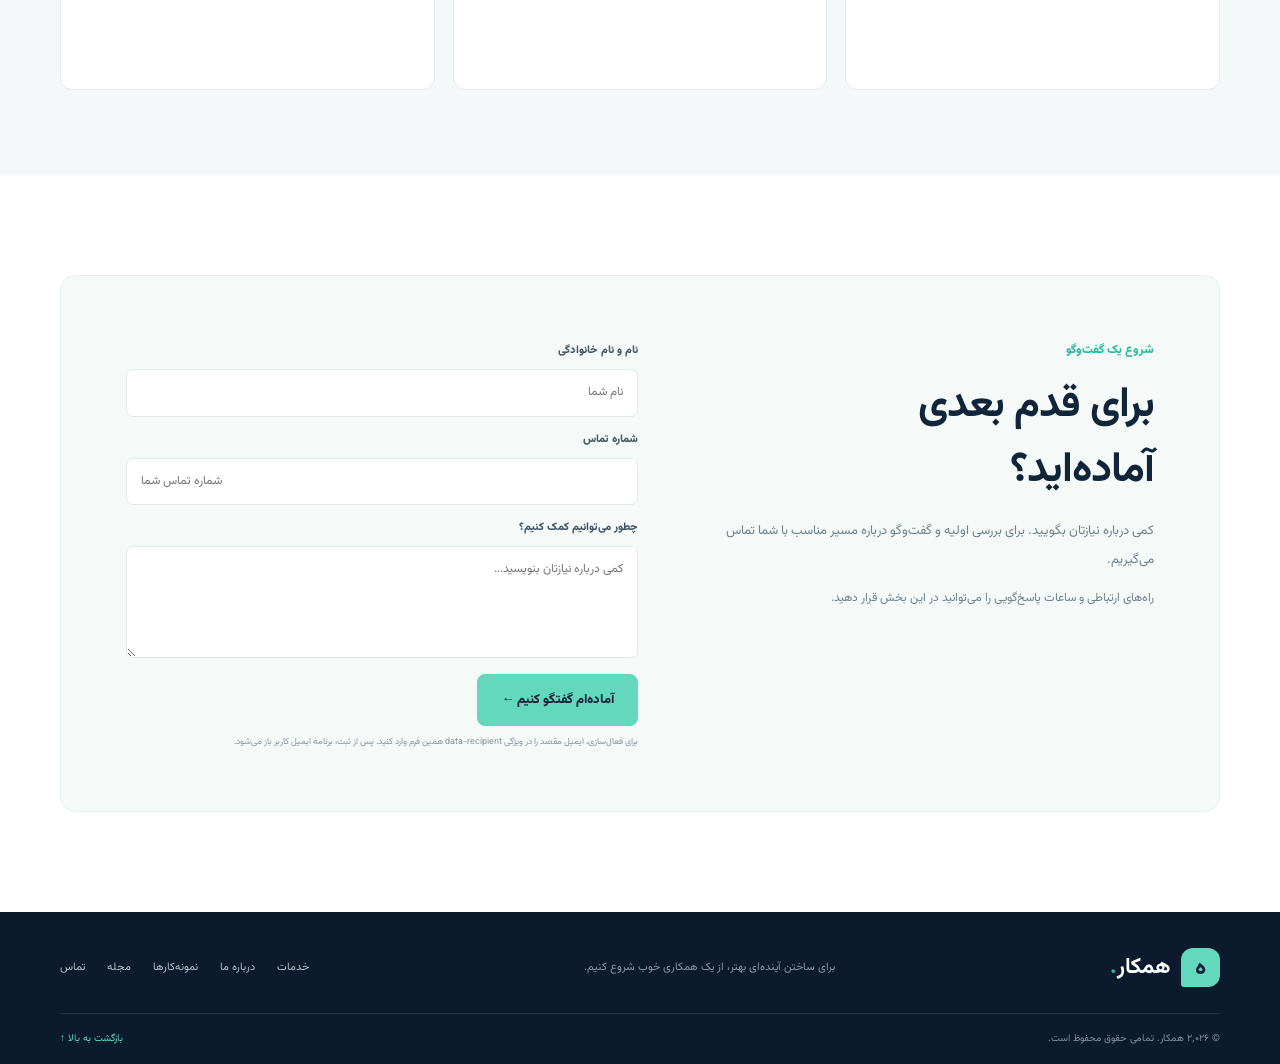
==== commit d381de74: "Polish release metadata and remove stale template placeholders" ====
--- a/index.html
+++ b/index.html
@@ -3,7 +3,6 @@
 <head>
 <meta charset="utf-8"><meta name="viewport" content="width=device-width,initial-scale=1">
 <meta name="description" content="قالب HTML شرکتی همکار؛ قالبی فارسی و راست‌چین با طراحی واکنش‌گرا، HTML5، CSS و JavaScript ساده و فونت محلی وزیرمتن.">
-<meta name="keywords" content="قالب HTML شرکتی, قالب سایت شرکتی, قالب فارسی, قالب راست چین, قالب RTL, قالب HTML CSS JavaScript, قالب واکنش گرا, قالب شرکتی ریسپانسیو, طراحی سایت شرکتی">
 <meta name="robots" content="index,follow">
 <meta name="theme-color" content="#10243a">
 <meta property="og:type" content="website">
@@ -12,7 +11,7 @@
 <meta property="og:title" content="قالب HTML شرکتی همکار | فارسی و راست‌چین">
 <meta property="og:description" content="قالب شرکتی فارسی و راست‌چین با طراحی واکنش‌گرا، HTML5، CSS، JavaScript و فونت محلی وزیرمتن.">
 <meta property="og:url" content="https://mhmdmgwny34-web.github.io/hamkar-corporate-template/">
-<meta name="twitter:card" content="summary_large_image">
+<meta name="twitter:card" content="summary">
 
 <meta name="twitter:title" content="قالب HTML شرکتی همکار">
 <meta name="twitter:description" content="قالب فارسی و راست‌چین شرکتی با طراحی واکنش‌گرا.">
--- a/assets/css/style.css
+++ b/assets/css/style.css
@@ -16,16 +16,6 @@
 @media(prefers-reduced-motion:reduce){*,*:before,*:after{scroll-behavior:auto!important;transition-duration:.01ms!important}}
 
 
-/* Photography */
-.about-art{background:radial-gradient(circle at 50% 45%,#247c82,#10243a 72%)}
-.about-art:before{position:absolute;inset:0;content:"";background:linear-gradient(135deg,#10243ad9,#10243a55)}
-.about-art .orb{display:none}
-.work-art{position:relative;background:#e8eef0}
-.work-one,.work-two{background:#e8eef0}
-
-.work-grid article:hover 
-@media(prefers-reduced-motion:reduce){}
-
 /* Premium sections */
 .testimonials{background:#f6f9fa}.testimonial-shell{max-width:850px;margin:auto}.testimonial-track{display:grid;grid-template-columns:repeat(3,1fr);gap:16px}.testimonial-card{padding:25px;border:1px solid var(--line);border-radius:13px;background:white}.quote-mark{color:var(--green);font:700 48px Georgia;line-height:.8}.testimonial-card>p{min-height:105px;color:#586a79;font-size:12px;line-height:2.1}.person{display:flex;align-items:center;gap:10px;border-top:1px solid var(--line);padding-top:15px}.person>div{display:grid}.person b{font-size:11px;color:var(--navy)}.person small{font-size:9px;color:var(--muted)}.person-avatar{display:grid;place-items:center;width:38px;height:38px;border-radius:50%;background:#d9f2eb;color:#176e60;font-weight:800}.avatar-two{background:#e9e6fa;color:#6253a1}.avatar-three{background:#fae8df;color:#a55e42}.slider-controls{display:none;justify-content:center;align-items:center;gap:20px;margin-top:22px;color:var(--muted);font-size:11px}.slider-controls button{width:36px;height:36px;border:1px solid var(--line);border-radius:50%;background:white;color:var(--navy);cursor:pointer}.team-grid{display:grid;grid-template-columns:repeat(4,1fr);gap:18px}.team-card{text-align:center;padding:15px 15px 20px;border:1px solid var(--line);border-radius:12px;background:white}.team-portrait{display:grid;place-items:center;height:190px;border-radius:9px;background:linear-gradient(145deg,#d8ece8,#94bdb3);color:#174c4a;font-size:35px;font-weight:800}.portrait-two{background:linear-gradient(145deg,#dce4f5,#9caed1);color:#334b79}.portrait-three{background:linear-gradient(145deg,#f5e5d7,#d8b79e);color:#784c37}.portrait-four{background:linear-gradient(145deg,#e9e5f3,#b7a8d1);color:#574276}.team-card h3{margin:13px 0 0;color:var(--navy);font-size:14px}.team-card p{margin:3px 0;color:var(--muted);font-size:11px}.team-card small{color:#a1abb3;font-size:9px}.pricing{background:#f6f9fa}.pricing-grid{display:grid;grid-template-columns:repeat(3,1fr);gap:18px}.price-card{padding:28px;border:1px solid var(--line);border-radius:13px;background:white}.price-featured{border:2px solid var(--green);box-shadow:0 18px 45px #1a806b14}.plan-label{display:inline-block;padding:4px 10px;border-radius:20px;background:#e8f7f2;color:#218b75;font-size:10px;font-weight:800}.price-card h3{margin:15px 0 5px;color:var(--navy);font-size:19px}.price-card>p{min-height:50px;color:var(--muted);font-size:11px}.price{margin:18px 0;padding-bottom:15px;border-bottom:1px solid var(--line);color:var(--green);font-size:22px;font-weight:800}.price-card ul{display:grid;gap:12px;margin:0 0 25px;padding:0;list-style:none;color:#526474;font-size:11px}.price-card li:before{content:"✓";margin-left:8px;color:var(--green);font-weight:900}.price-card .btn{width:100%;font-size:11px}.faq-grid{display:grid;grid-template-columns:.8fr 1.2fr;gap:70px}.faq-grid h2{margin:12px 0;color:var(--navy);font-size:34px;line-height:1.6}.faq-grid h2 em{color:var(--green);font-style:normal}.faq-grid>div:first-child>p{color:var(--muted);font-size:12px}.faq-link{display:inline-block;margin-top:15px;color:var(--green);font-size:12px}.faq-list{display:grid;gap:10px}.faq-list details{padding:17px 20px;border:1px solid var(--line);border-radius:9px;background:white}.faq-list summary{color:var(--navy);font-size:12px;font-weight:800;cursor:pointer;list-style:none}.faq-list summary:after{content:"＋";float:left;color:var(--green);font-size:17px}.faq-list details[open] summary:after{content:"−"}.faq-list details p{margin:12px 0 0;color:var(--muted);font-size:11px;line-height:2}.filter-row{display:flex;flex-wrap:wrap;gap:8px;margin:-15px 0 20px}.filter-btn{padding:8px 15px;border:1px solid var(--line);border-radius:30px;background:white;color:#607180;font:inherit;font-size:10px;cursor:pointer}.filter-btn.is-active{border-color:var(--navy);background:var(--navy);color:white}.work-grid article[hidden]{display:none}.journal{background:#fff}.journal-grid{display:grid;grid-template-columns:repeat(3,1fr);gap:18px}.journal-card{display:block;padding:12px 12px 20px;border:1px solid var(--line);border-radius:12px;transition:.2s}.journal-card:hover{transform:translateY(-5px);box-shadow:0 18px 40px #10243a12}.journal-art{position:relative;display:flex;align-items:flex-end;height:170px;padding:17px;border-radius:8px;overflow:hidden;background:linear-gradient(135deg,#183b50,#4e9a8a);color:#c8f2e8;font-size:10px;letter-spacing:2px}.journal-two{background:linear-gradient(135deg,#594a83,#b59dcf)}.journal-three{background:linear-gradient(135deg,#8b6045,#e0b88f)}.journal-card>small{display:block;margin-top:14px;color:#8996a0;font-size:9px}.journal-card h3{margin:7px 0;color:var(--navy);font-size:14px;line-height:1.8}.journal-card p{color:var(--muted);font-size:11px}.journal-card>b,.journal-more{color:var(--green);font-size:11px}.journal-more{display:inline-block;margin-top:22px;font-weight:800}
 .blog-hero{padding:90px 0;background:linear-gradient(115deg,#10243a,#1b4651);color:white}.blog-hero h1{margin:14px 0;font-size:clamp(42px,6vw,64px)}.blog-hero h1 em{color:var(--mint);font-style:normal}.blog-hero p{max-width:520px;color:#c1d0d6;font-size:13px}.blog-disclaimer{margin-top:28px;color:var(--muted);font-size:11px}
@@ -43,34 +33,4 @@
 
 .journal-card:hover 
 .journal-art span{position:relative;z-index:1;padding:8px 10px;border-radius:5px;background:rgba(16,36,58,.72);color:white}
-@media(prefers-reduced-motion:reduce){}
 
-/* Customer testimonial portraits */
-.person-avatar{overflow:hidden;flex:0 0 44px;width:44px;height:44px;border-radius:50%;display:inline-flex;align-items:center;justify-content:center}
-.person-avatar img{display:block;width:100%;height:100%;object-fit:cover;object-position:center 35%}
-
-/* Force customer portraits to render as real images on every viewport */
-.testimonials .person .person-avatar{
-  display:block !important;
-  flex:0 0 44px !important;
-  width:44px !important;
-  height:44px !important;
-  min-width:44px;
-  min-height:44px;
-  padding:0;
-  overflow:hidden;
-  border-radius:50%;
-  line-height:0;
-  font-size:0;
-}
-.testimonials .person .person-avatar img{
-  display:block !important;
-  visibility:visible !important;
-  opacity:1 !important;
-  width:44px !important;
-  height:44px !important;
-  min-width:44px;
-  min-height:44px;
-  object-fit:cover;
-  border-radius:50%;
-}
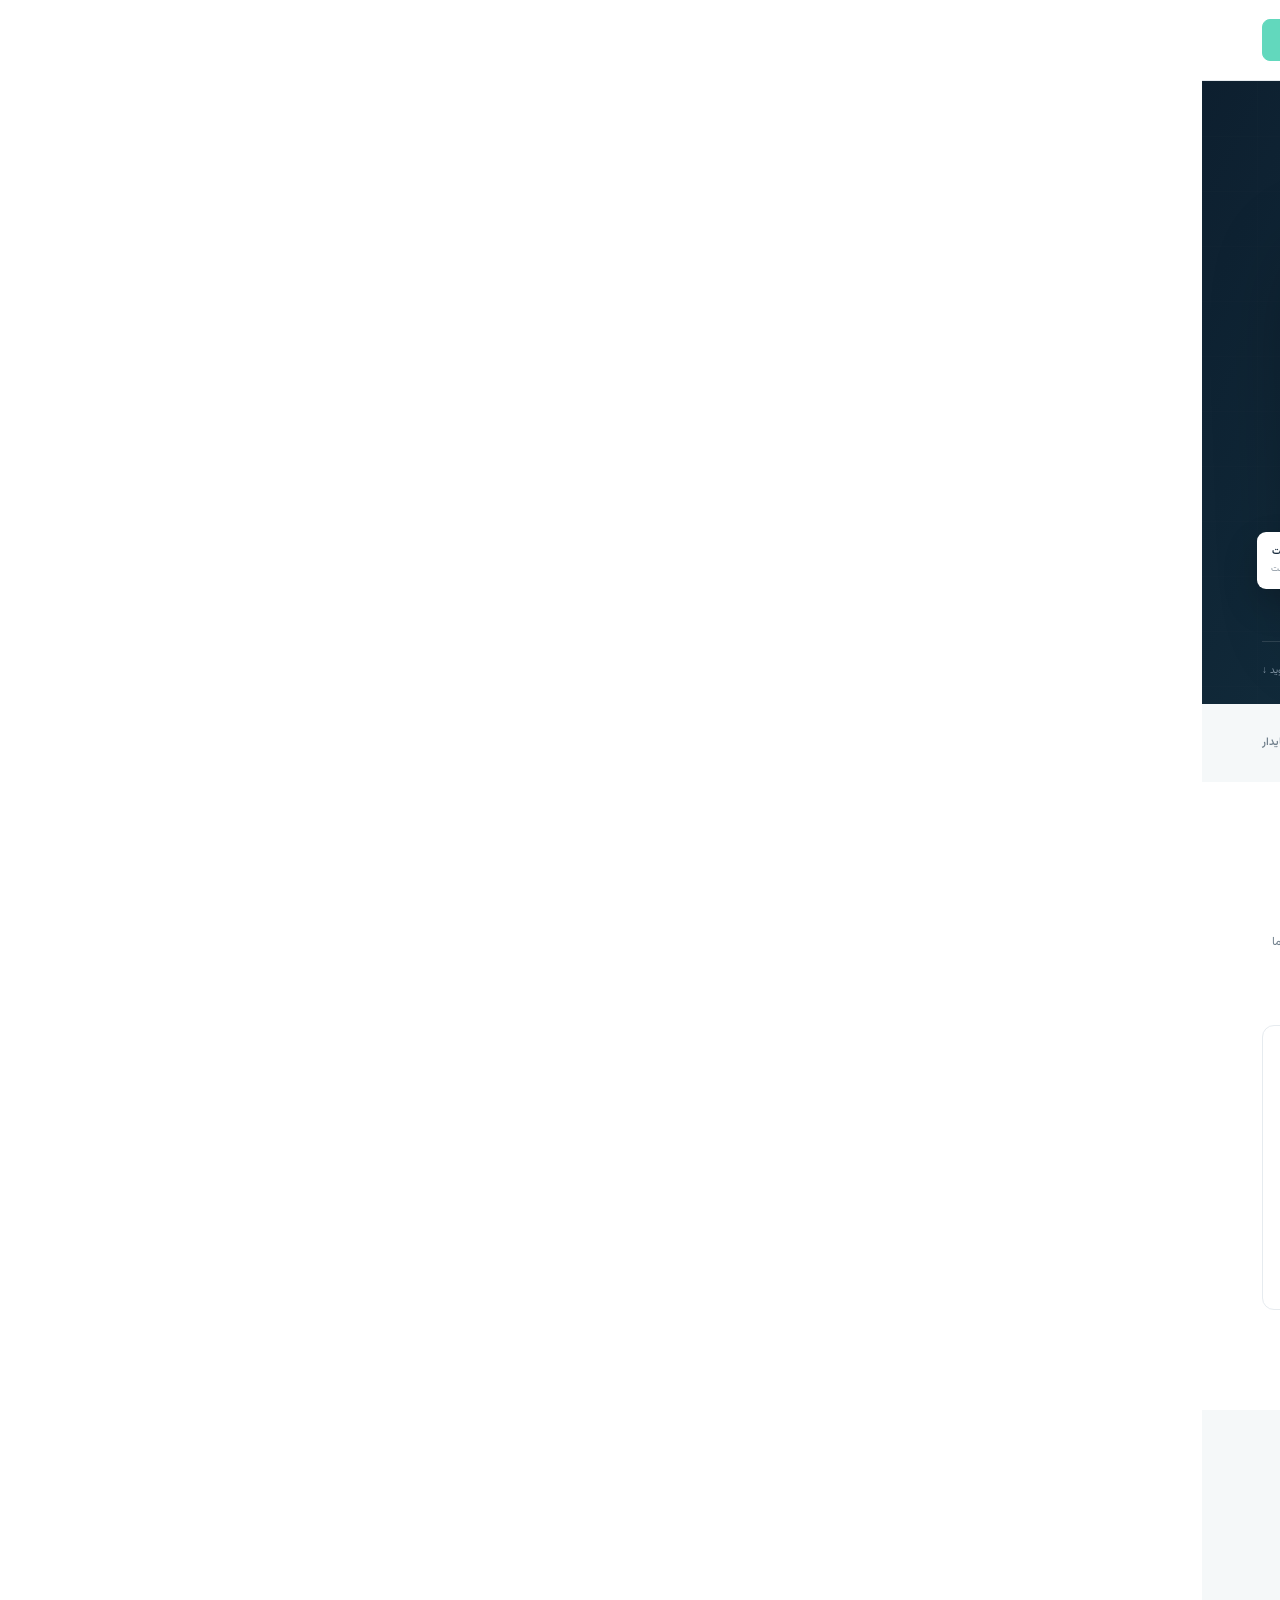
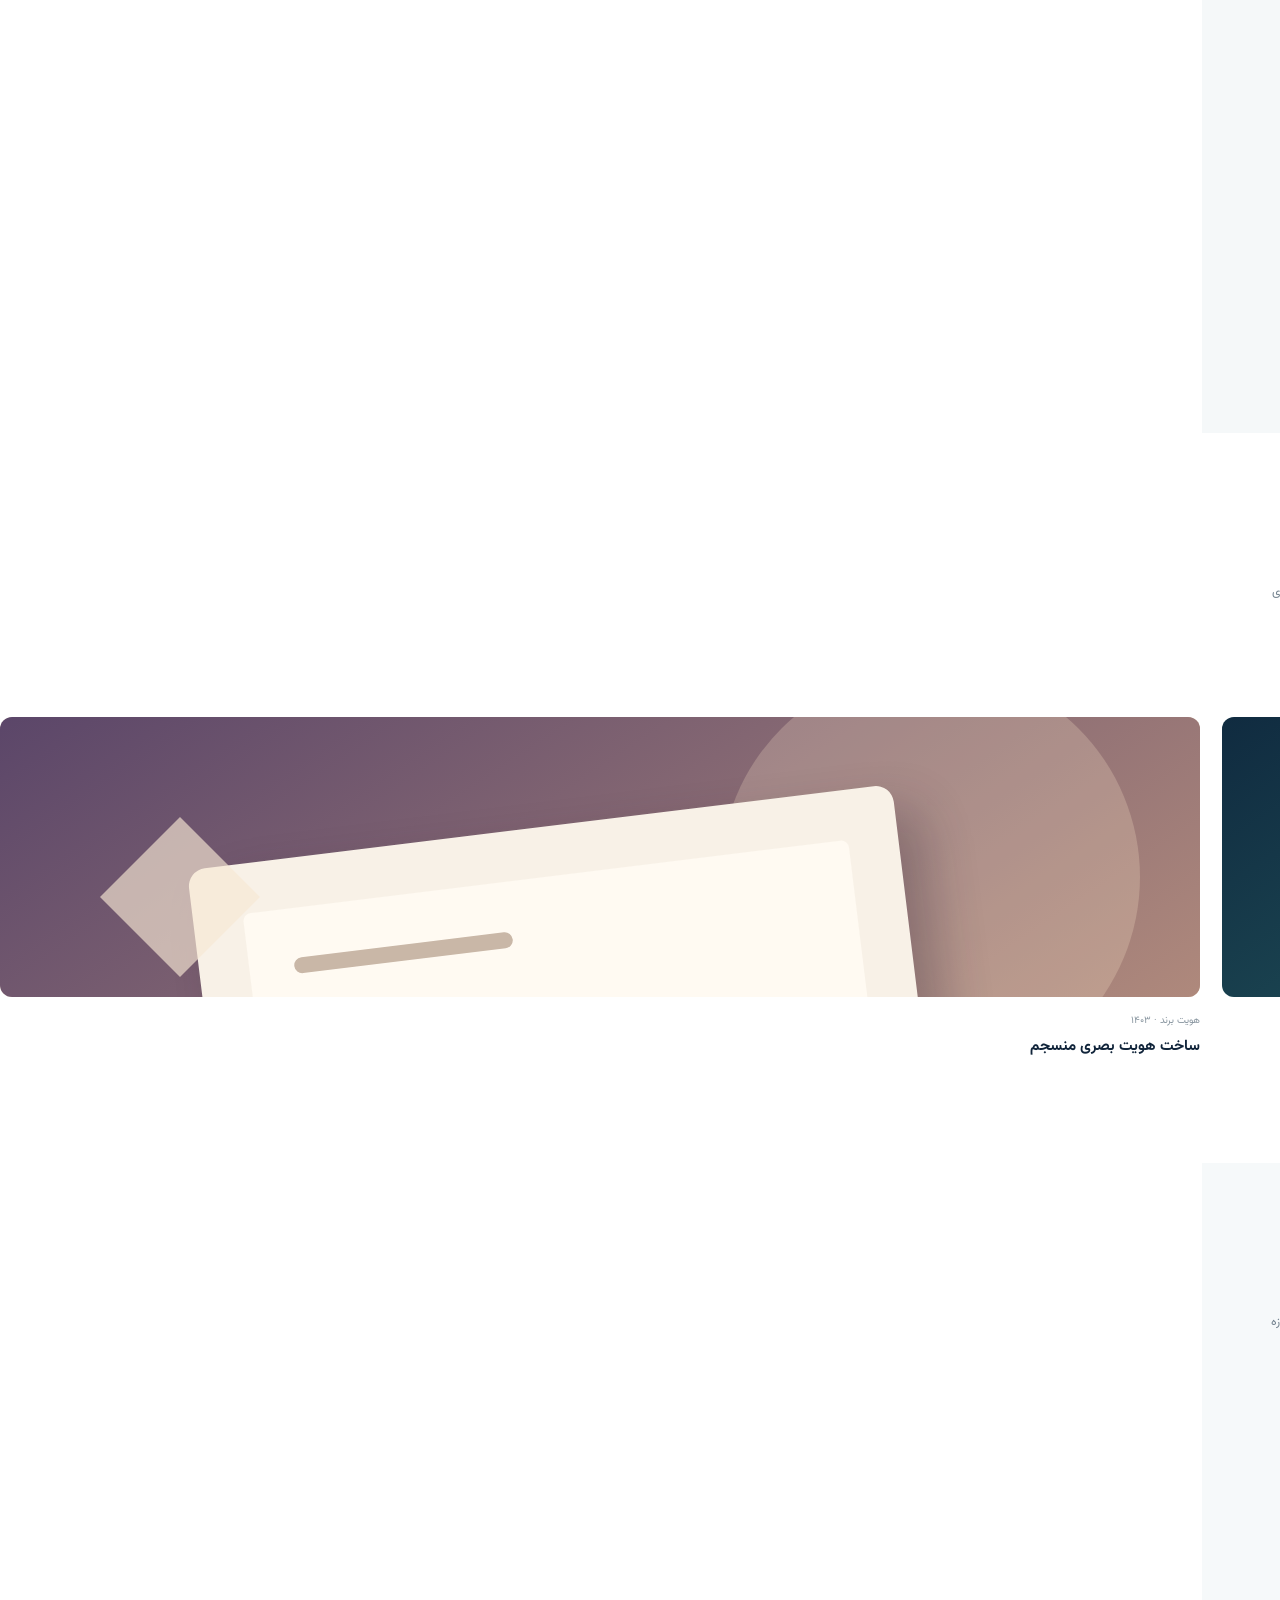
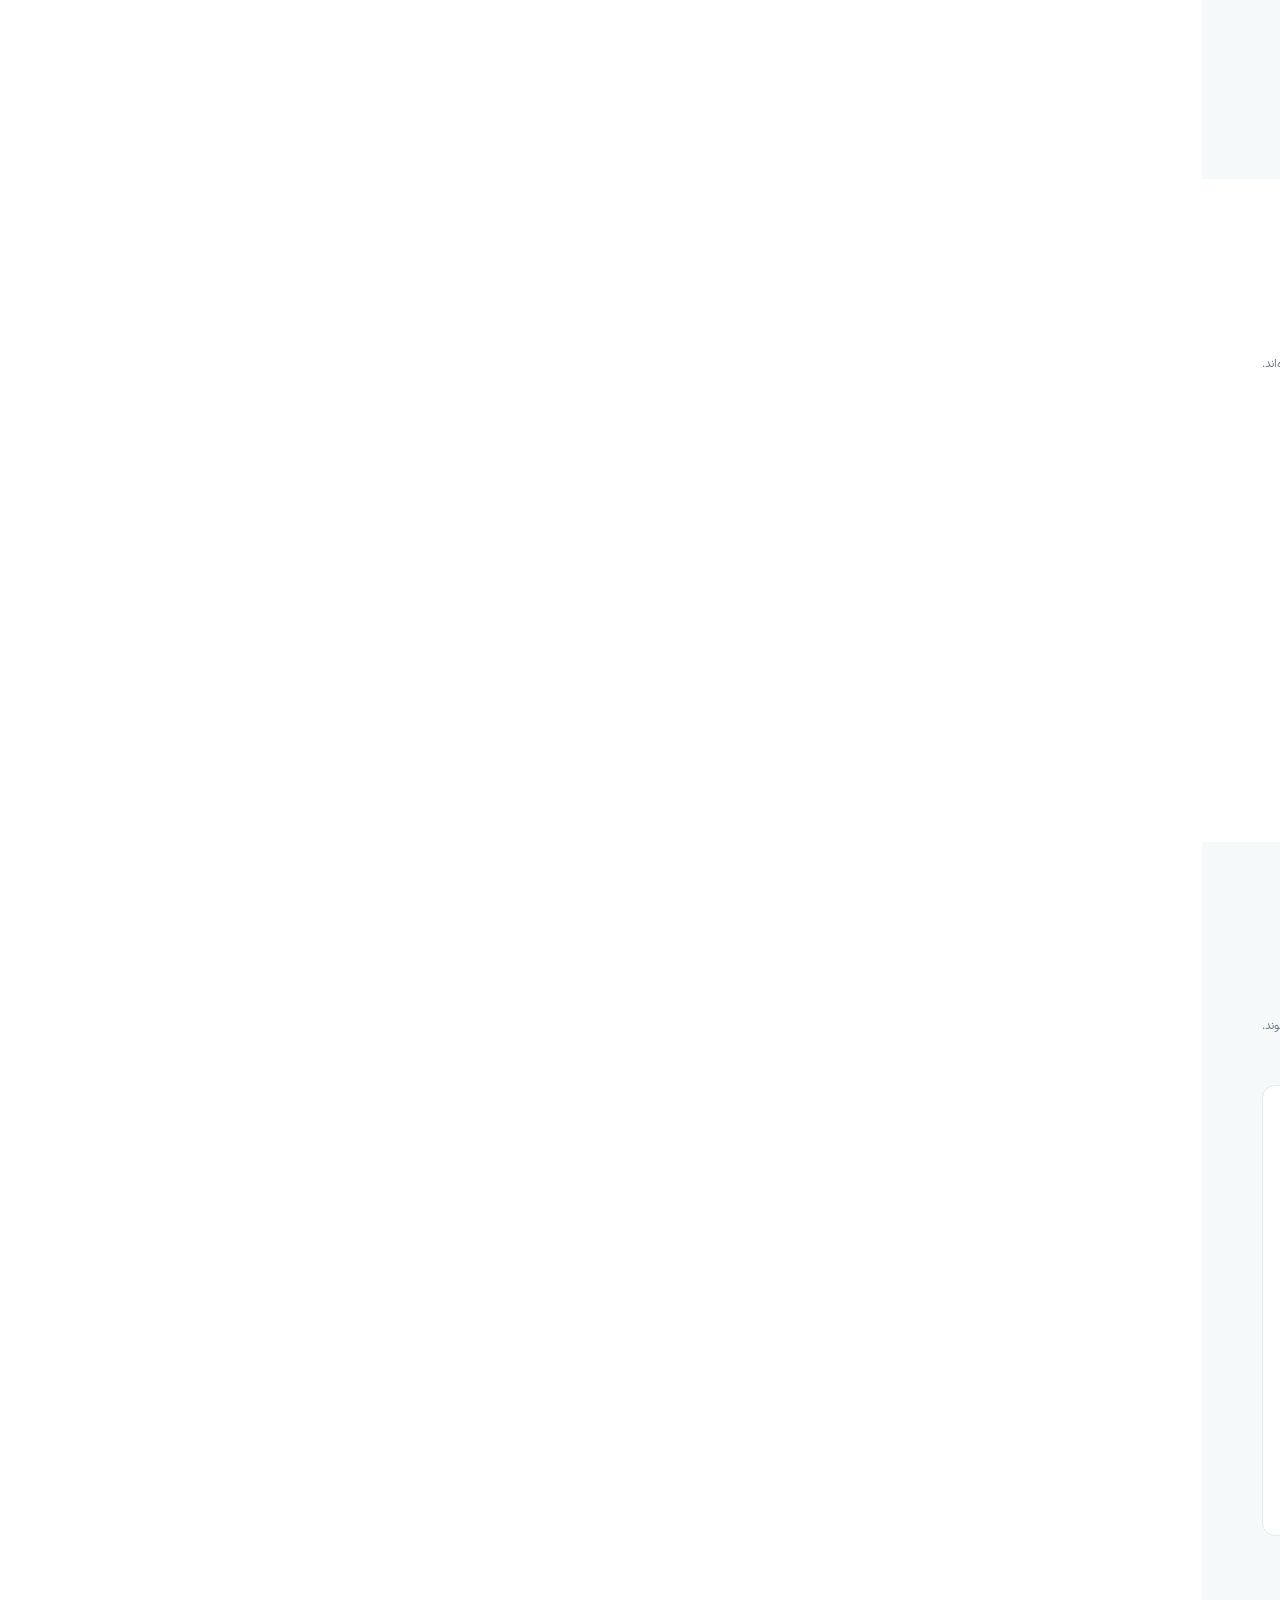
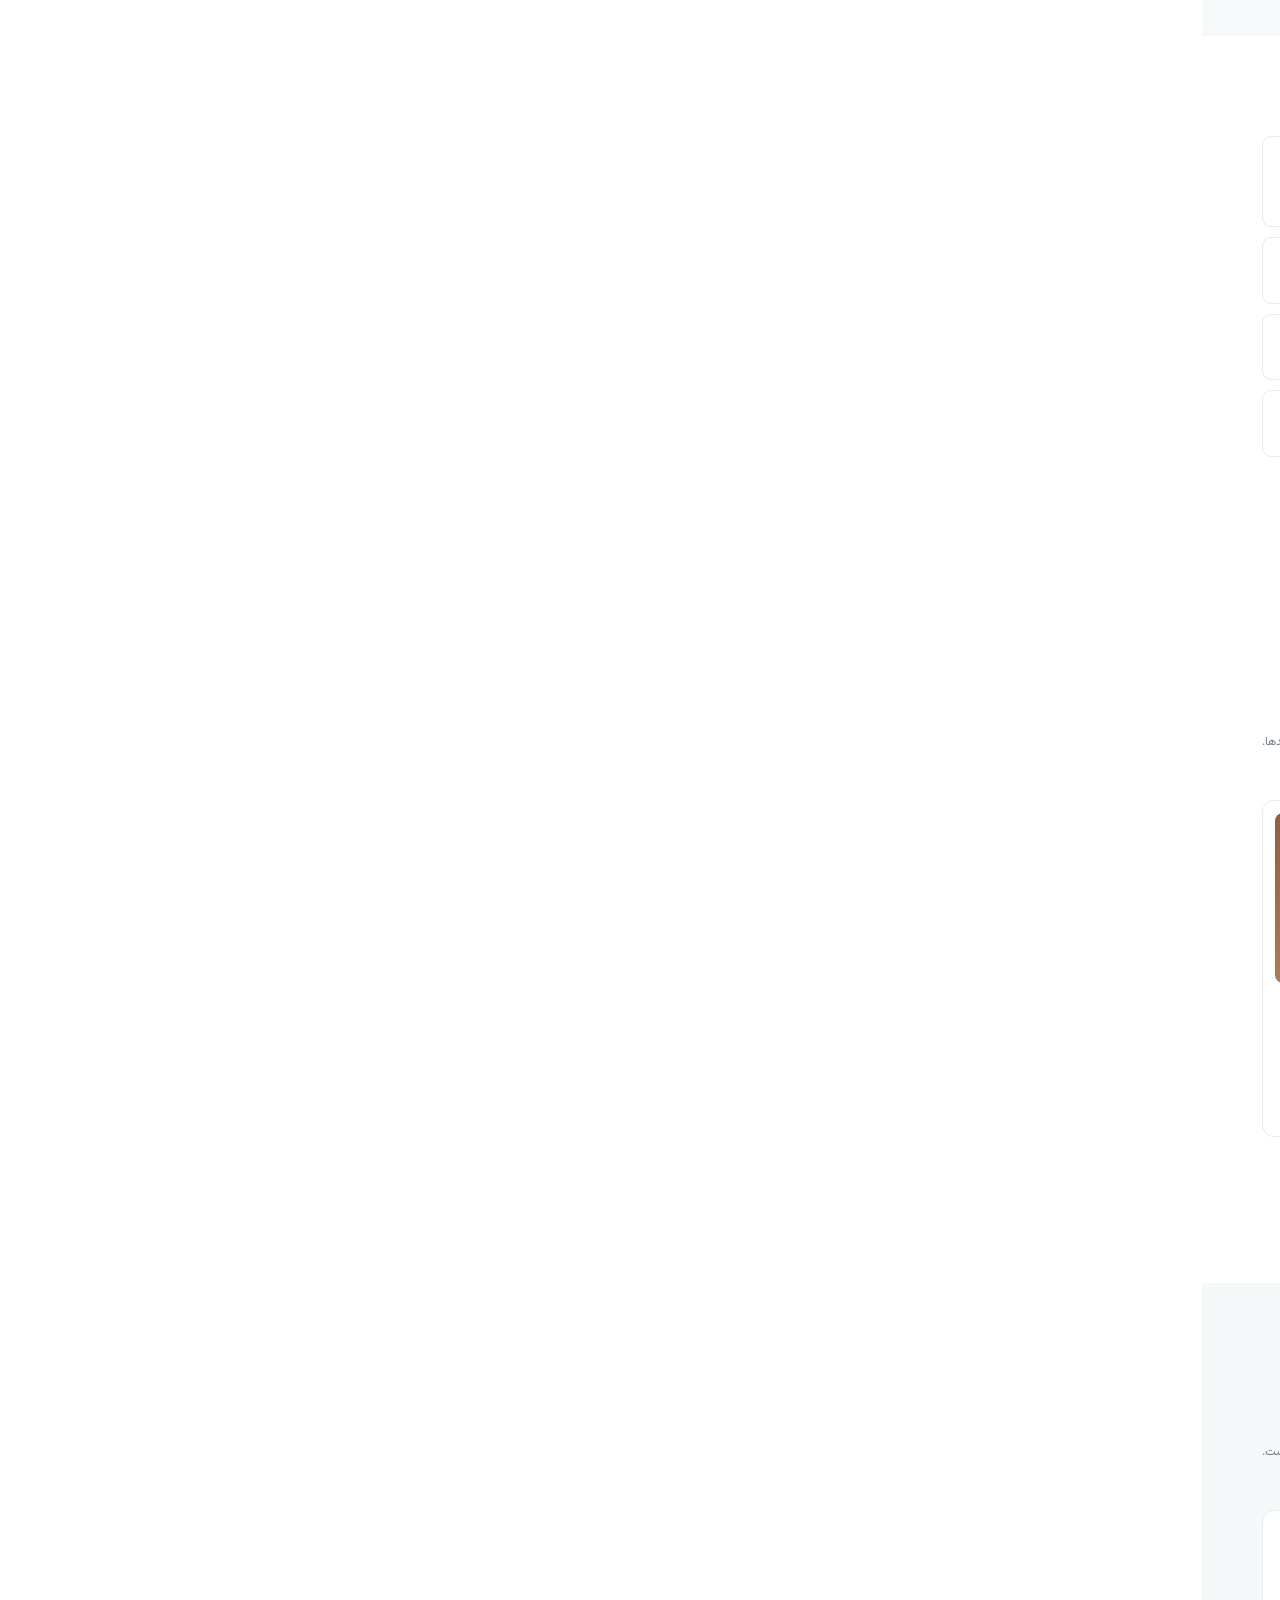
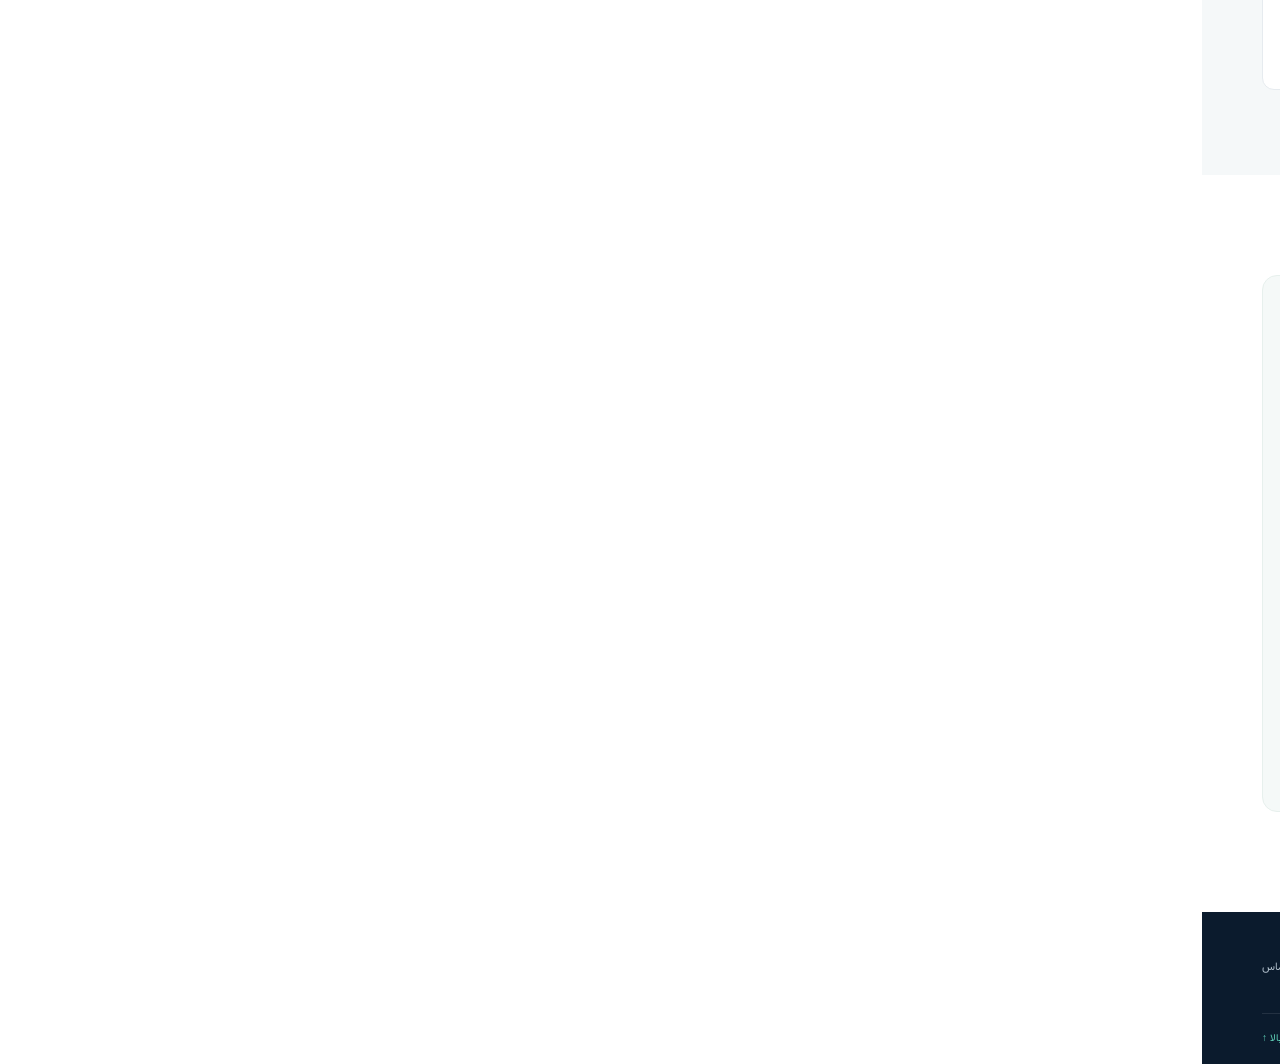
==== commit 9a78d244: "Restore visual portfolio artwork in featured projects" ====
--- a/index.html
+++ b/index.html
@@ -10,13 +10,13 @@
 <meta property="og:site_name" content="همکار">
 <meta property="og:title" content="قالب HTML شرکتی همکار | فارسی و راست‌چین">
 <meta property="og:description" content="قالب شرکتی فارسی و راست‌چین با طراحی واکنش‌گرا، HTML5، CSS، JavaScript و فونت محلی وزیرمتن.">
-<meta property="og:url" content="https://mhmdmgwny34-web.github.io/hamkar-corporate-template/">
+
 <meta name="twitter:card" content="summary">
 
 <meta name="twitter:title" content="قالب HTML شرکتی همکار">
 <meta name="twitter:description" content="قالب فارسی و راست‌چین شرکتی با طراحی واکنش‌گرا.">
 <title>قالب HTML شرکتی همکار | فارسی و راست‌چین</title>
-<link rel="canonical" href="https://mhmdmgwny34-web.github.io/hamkar-corporate-template/">
+
 <link rel="icon" type="image/svg+xml" href="favicon.svg">
 <link rel="icon" type="image/png" sizes="96x96" href="favicon-96.png">
 <link rel="apple-touch-icon" sizes="180x180" href="apple-touch-icon.png">
@@ -44,7 +44,7 @@
 <section class="section" id="services"><div class="container"><div class="heading"><div><label>آنچه انجام می‌دهیم</label><h2>راهکارهایی برای <em>حرکت رو به جلو</em></h2></div><p>هر کسب‌وکار مسیر خودش را دارد. راهکار را با توجه به هدف، منابع و نیاز واقعی شما طراحی می‌کنیم.</p></div>
 <div class="cards"><article><small>۰۱</small><div class="ico blue">↗</div><h3>استراتژی کسب‌وکار</h3><p>تبدیل هدف‌های پراکنده به نقشه راهی روشن، قابل‌اندازه‌گیری و اجرایی.</p><a href="#contact">بیشتر بدانید ←</a></article><article class="featured"><small>۰۲</small><div class="ico green">⌘</div><h3>راهکارهای دیجیتال</h3><p>طراحی تجربه‌های دیجیتال ساده و کاربردی برای ارتباط بهتر با مشتریان.</p><a href="#contact">بیشتر بدانید ←</a></article><article><small>۰۳</small><div class="ico orange">◎</div><h3>بهبود فرایندها</h3><p>شناسایی گلوگاه‌ها و ساده‌سازی کارها برای استفاده بهتر از زمان و منابع.</p><a href="#contact">بیشتر بدانید ←</a></article></div></div></section>
 <section class="section about" id="about"><div class="container about-grid"><div class="about-art"><div class="orb"></div><div class="statbox"><b>نگاه حرفه‌ای</b><small>از ایده تا اجرا</small></div><span class="stamp">THINK　→　BUILD　→　GROW</span></div><div><label>درباره همکار</label><h2>همراهی که فقط<br>به امروز فکر نمی‌کند.</h2><p>ما باور داریم رشد پایدار از شناخت درست مسئله شروع می‌شود. پیش از هر راهکار، به حرف شما گوش می‌دهیم، شرایط را می‌سنجیم و برای رسیدن به نتیجه برنامه‌ریزی می‌کنیم.</p><ul><li>✓ تمرکز بر نیاز واقعی و نتیجه قابل سنجش</li><li>✓ ارتباط شفاف در تمام مراحل همکاری</li><li>✓ راهکار متناسب با بودجه و اولویت شما</li></ul><a class="btn dark" href="#contact">بیشتر با ما آشنا شوید ←</a></div></div></section>
-<section class="section" id="work"><div class="container"><div class="heading"><div><label>نگاهی به تجربه‌ها</label><h2>کارهایی که <em>اثر می‌گذارند</em></h2></div><p>این بخش برای نمایش پروژه‌های واقعی شما آماده شده است؛ نمونه‌های زیر محتوای نمایشی قالب هستند.</p></div><div class="filter-row" role="group" aria-label="فیلتر نمونه‌کارها"><button class="filter-btn is-active" type="button" data-filter="all" aria-pressed="true">همه پروژه‌ها</button><button class="filter-btn" type="button" data-filter="digital" aria-pressed="false">تجربه دیجیتال</button><button class="filter-btn" type="button" data-filter="brand" aria-pressed="false">هویت برند</button></div><div class="work-grid"><article data-category="digital"><div class="work-art work-one"><div class="portfolio-art portfolio-art-one" role="img" aria-label="تصویرسازی انتزاعی تجربه دیجیتال"><span>DIGITAL / 01</span></div></div><small>تجربه دیجیتال · ۱۴۰۴</small><h3>بازطراحی تجربه یک برند نوآور</h3></article><article data-category="brand"><div class="work-art work-two"><div class="portfolio-art portfolio-art-two" role="img" aria-label="تصویرسازی انتزاعی هویت برند"><span>BRAND / 02</span></div></div><small>هویت برند · ۱۴۰۳</small><h3>ساخت هویت بصری منسجم</h3></article></div></div></section>
+<section class="section" id="work"><div class="container"><div class="heading"><div><label>نگاهی به تجربه‌ها</label><h2>کارهایی که <em>اثر می‌گذارند</em></h2></div><p>این بخش برای نمایش پروژه‌های واقعی شما آماده شده است؛ نمونه‌های زیر محتوای نمایشی قالب هستند.</p></div><div class="filter-row" role="group" aria-label="فیلتر نمونه‌کارها"><button class="filter-btn is-active" type="button" data-filter="all" aria-pressed="true">همه پروژه‌ها</button><button class="filter-btn" type="button" data-filter="digital" aria-pressed="false">تجربه دیجیتال</button><button class="filter-btn" type="button" data-filter="brand" aria-pressed="false">هویت برند</button></div><div class="work-grid"><article data-category="digital"><div class="work-art work-one"><img src="assets/images/portfolio-digital-experience.svg" alt="تصویرسازی اختصاصی از داشبورد و تجربه دیجیتال یک برند" loading="lazy" width="1200" height="800"></div><small>تجربه دیجیتال · ۱۴۰۴</small><h3>بازطراحی تجربه یک برند نوآور</h3></article><article data-category="brand"><div class="work-art work-two"><img src="assets/images/portfolio-brand-identity.svg" alt="تصویرسازی اختصاصی از هویت بصری و طراحی برند" loading="lazy" width="1200" height="800"></div><small>هویت برند · ۱۴۰۳</small><h3>ساخت هویت بصری منسجم</h3></article></div></div></section>
 
 <section class="section testimonials" id="testimonials"><div class="container"><div class="heading"><div><label>اعتماد، پایه همکاری</label><h2>تجربه همکاری از <em>زبان مشتریان</em></h2></div><p>نظرها و نام‌های این بخش نمونه‌اند؛ پیش از انتشار با بازخوردهای واقعی و دارای اجازه انتشار جایگزین کنید.</p></div><div class="testimonial-shell"><div class="testimonial-track">
 <article class="testimonial-card is-active"><div class="quote-mark">“</div><p>از همان جلسه اول، مسیر پروژه روشن بود. گزارش‌ها منظم و تصمیم‌ها بر اساس نیاز واقعی کسب‌وکار گرفته می‌شد.</p><div class="person"><span class="person-avatar">ن</span><div><b>نگار رضایی</b><small>مدیر بازاریابی · نظر نمونه</small></div></div></article>
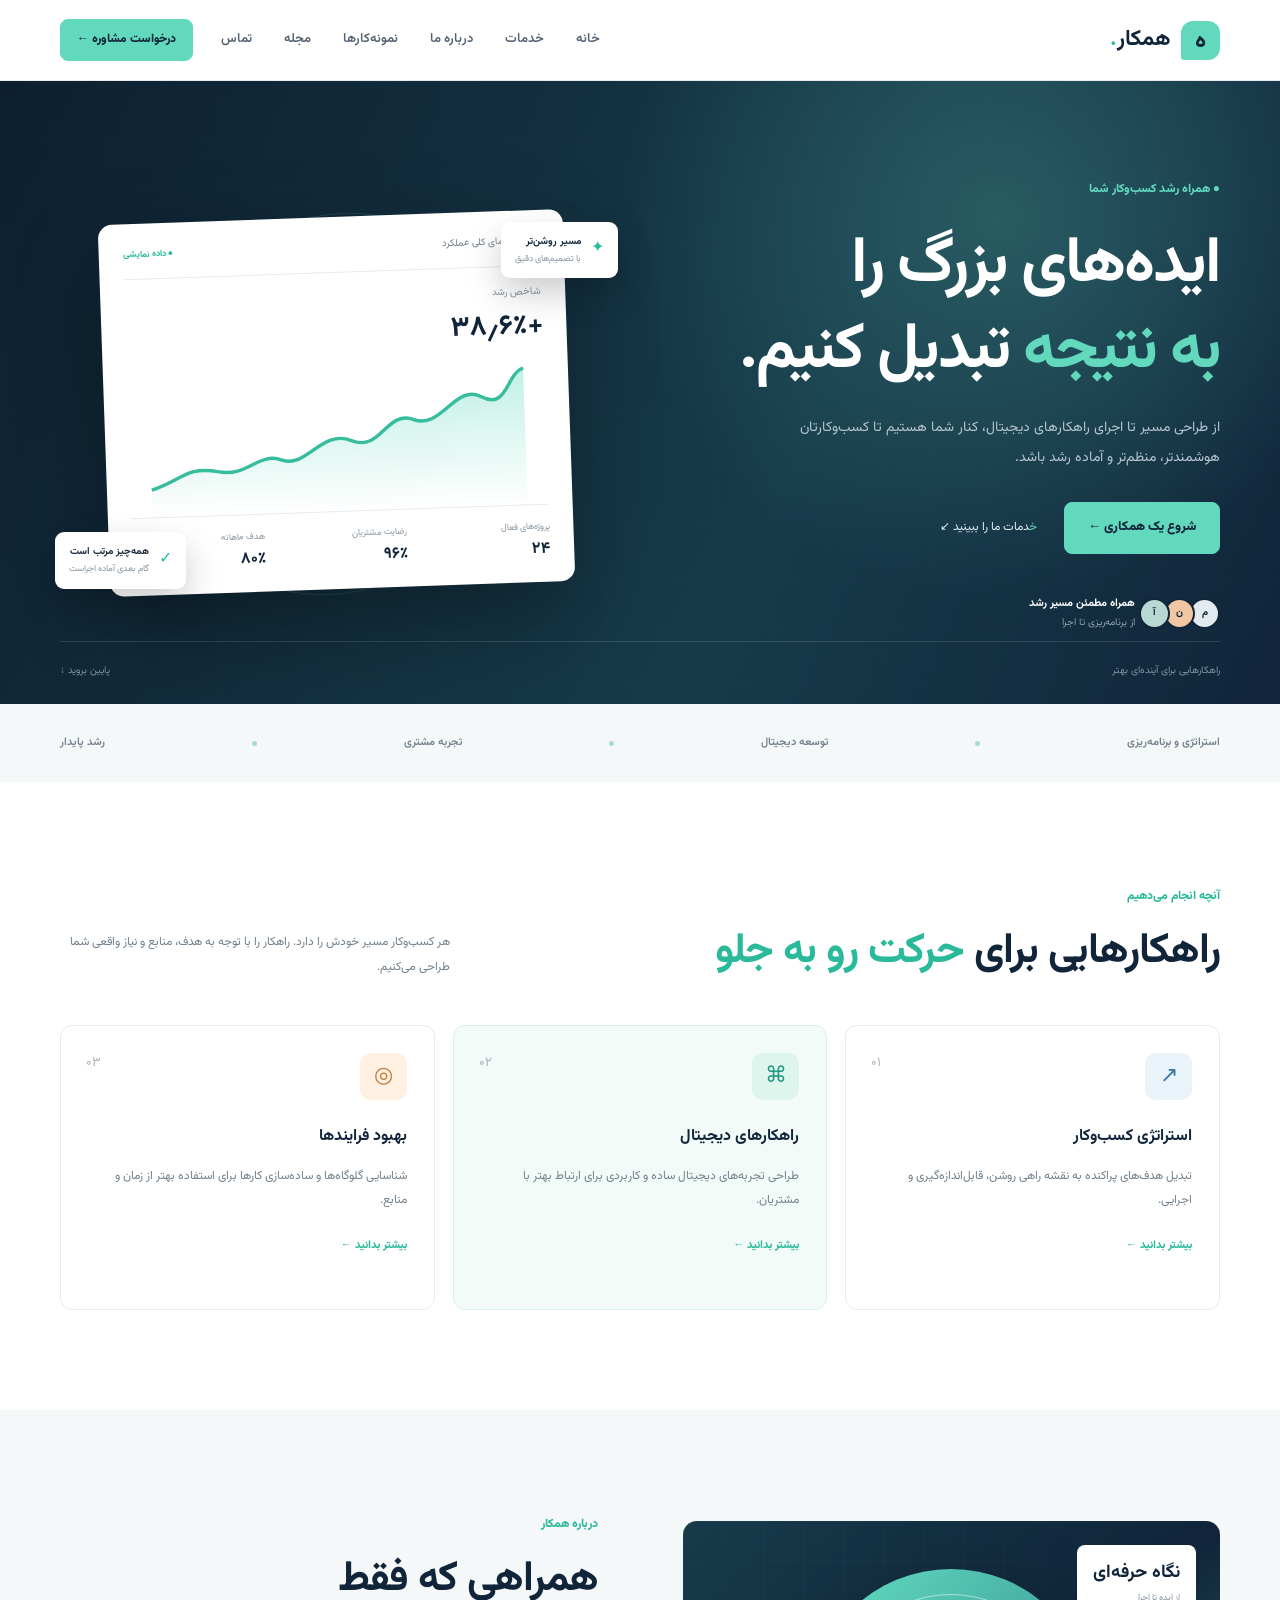
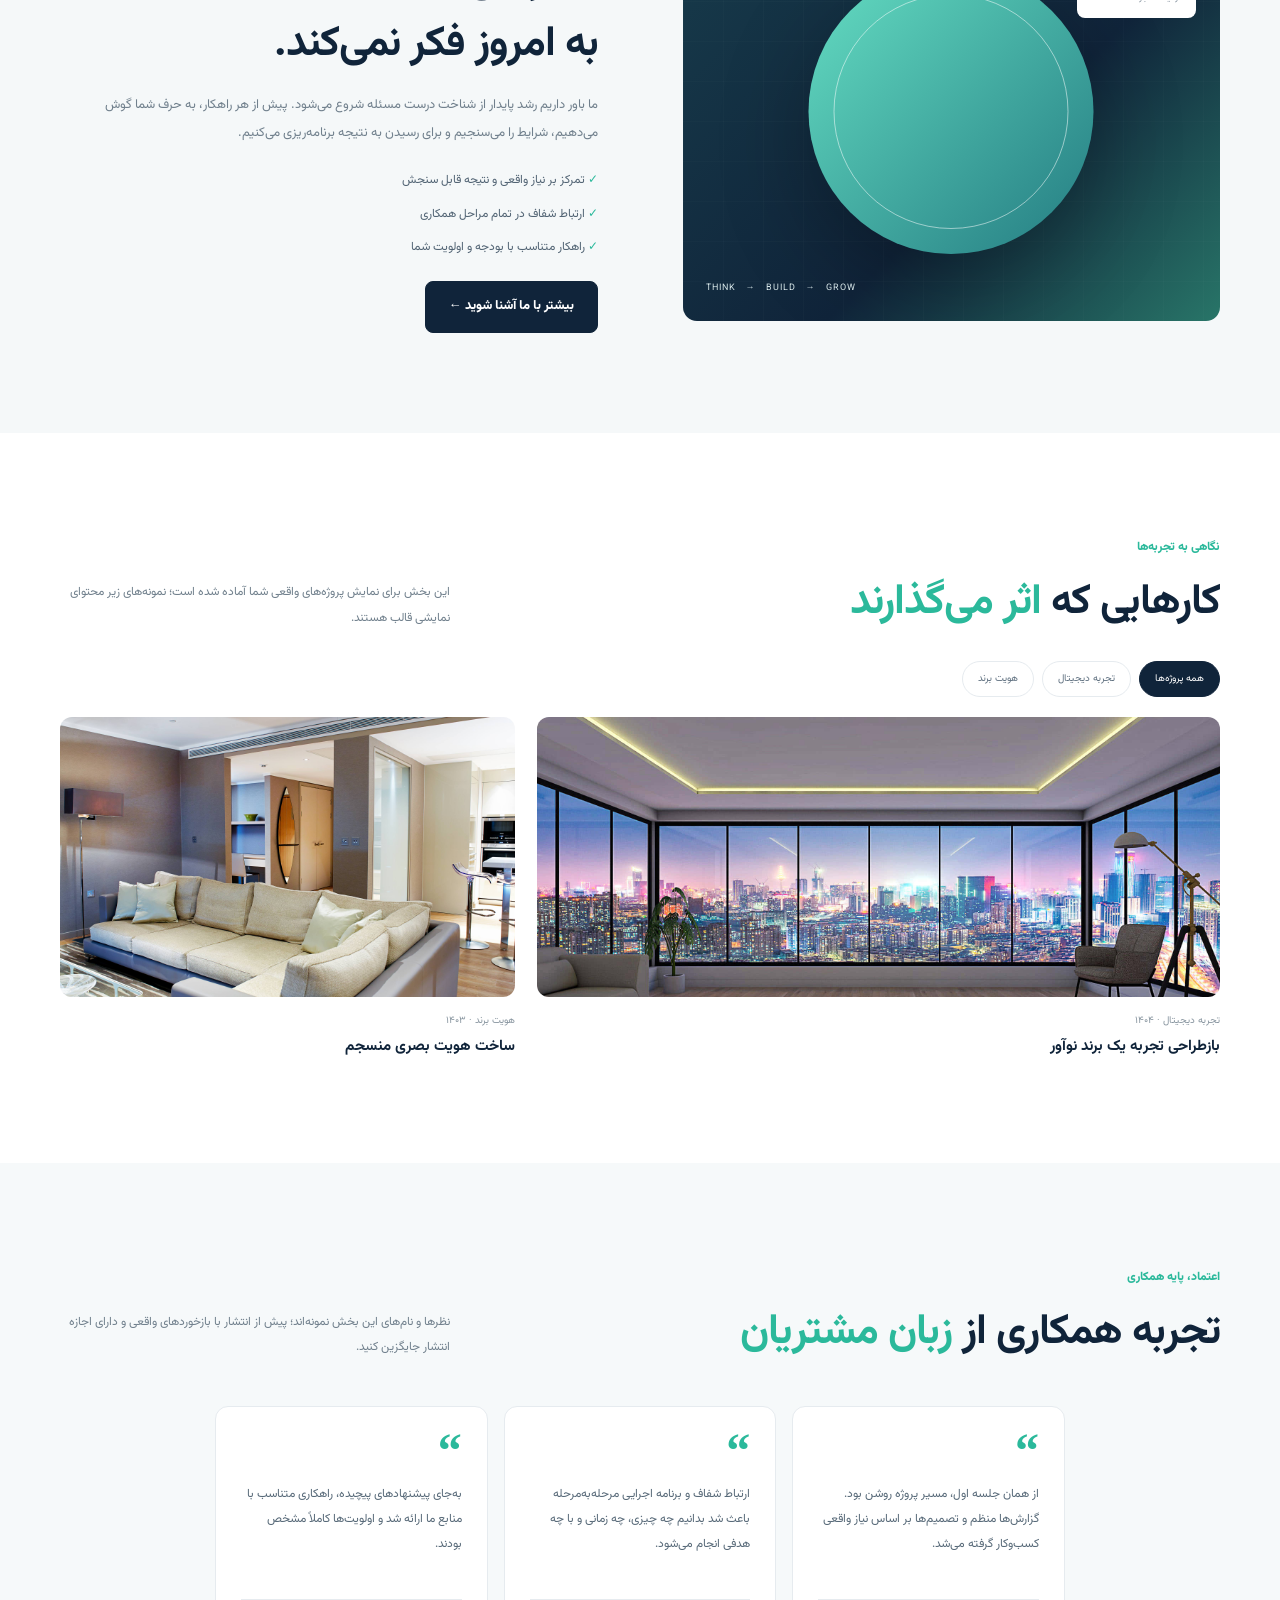
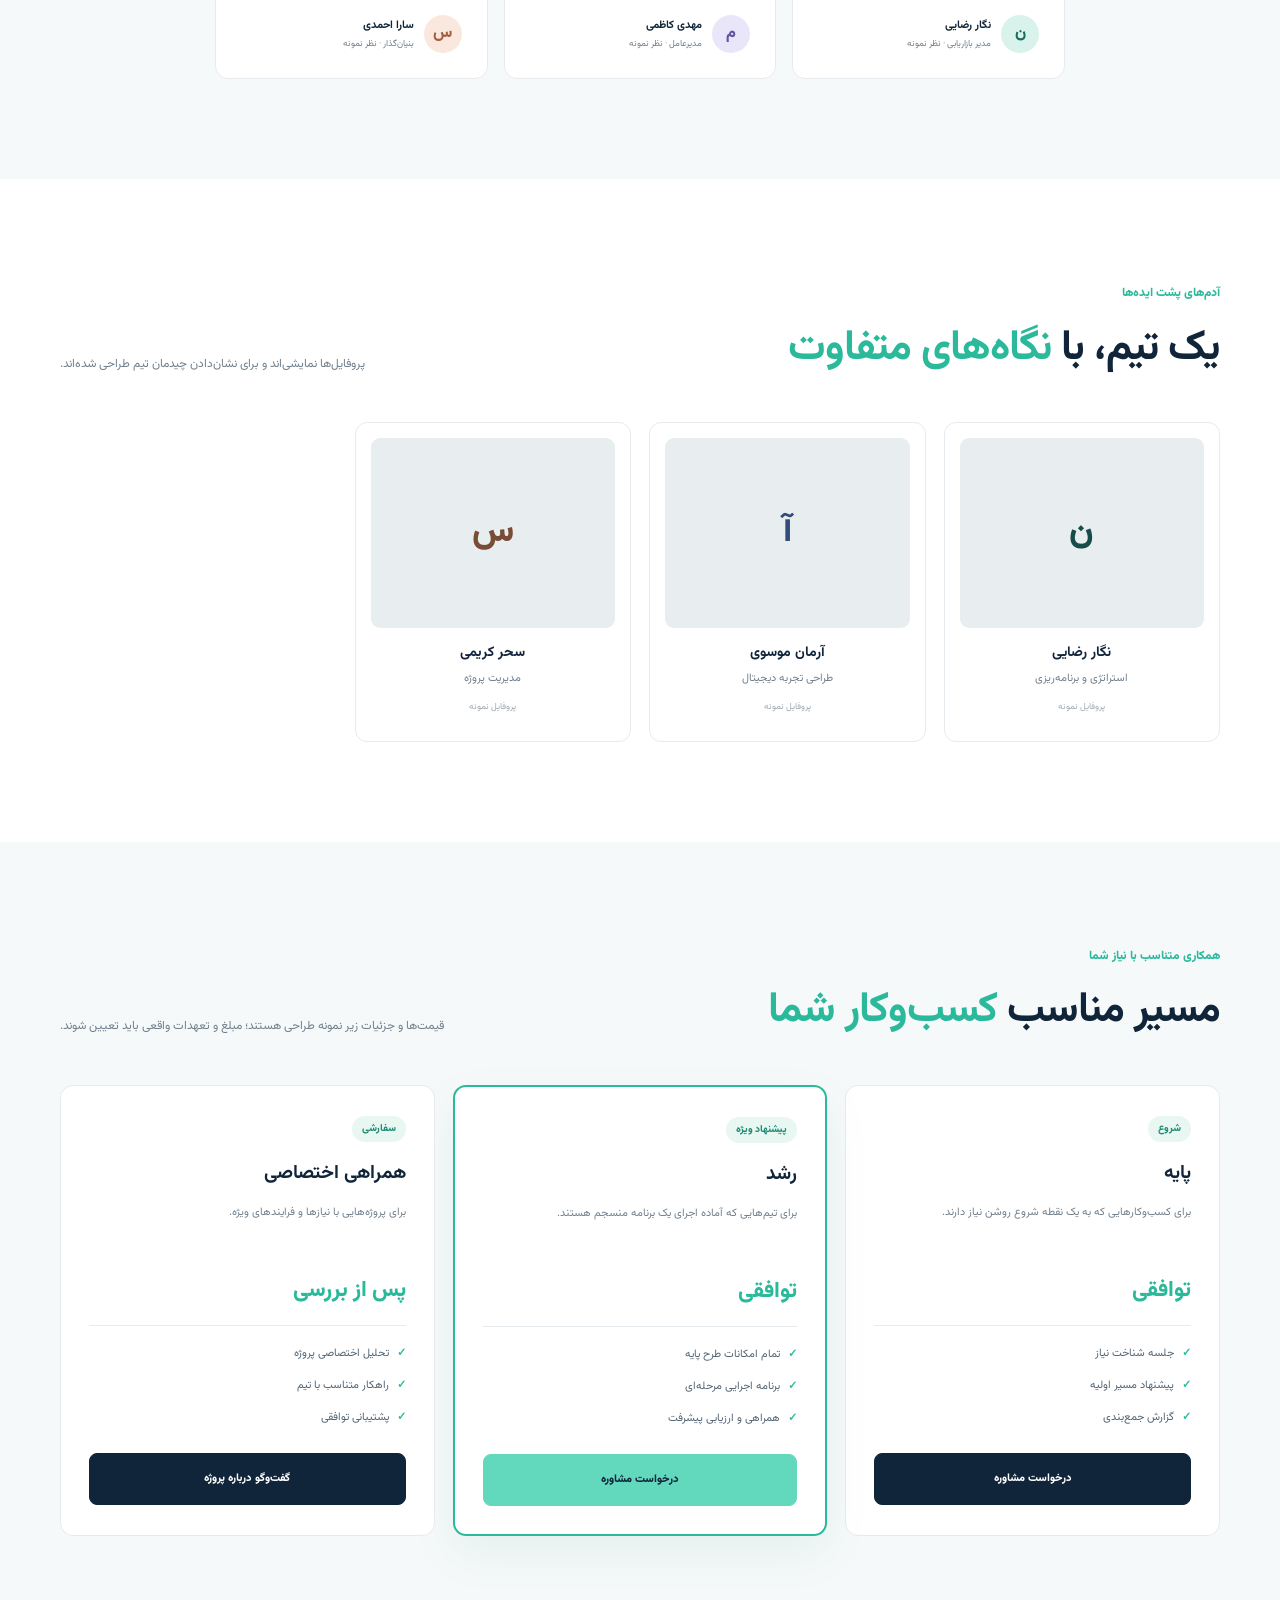
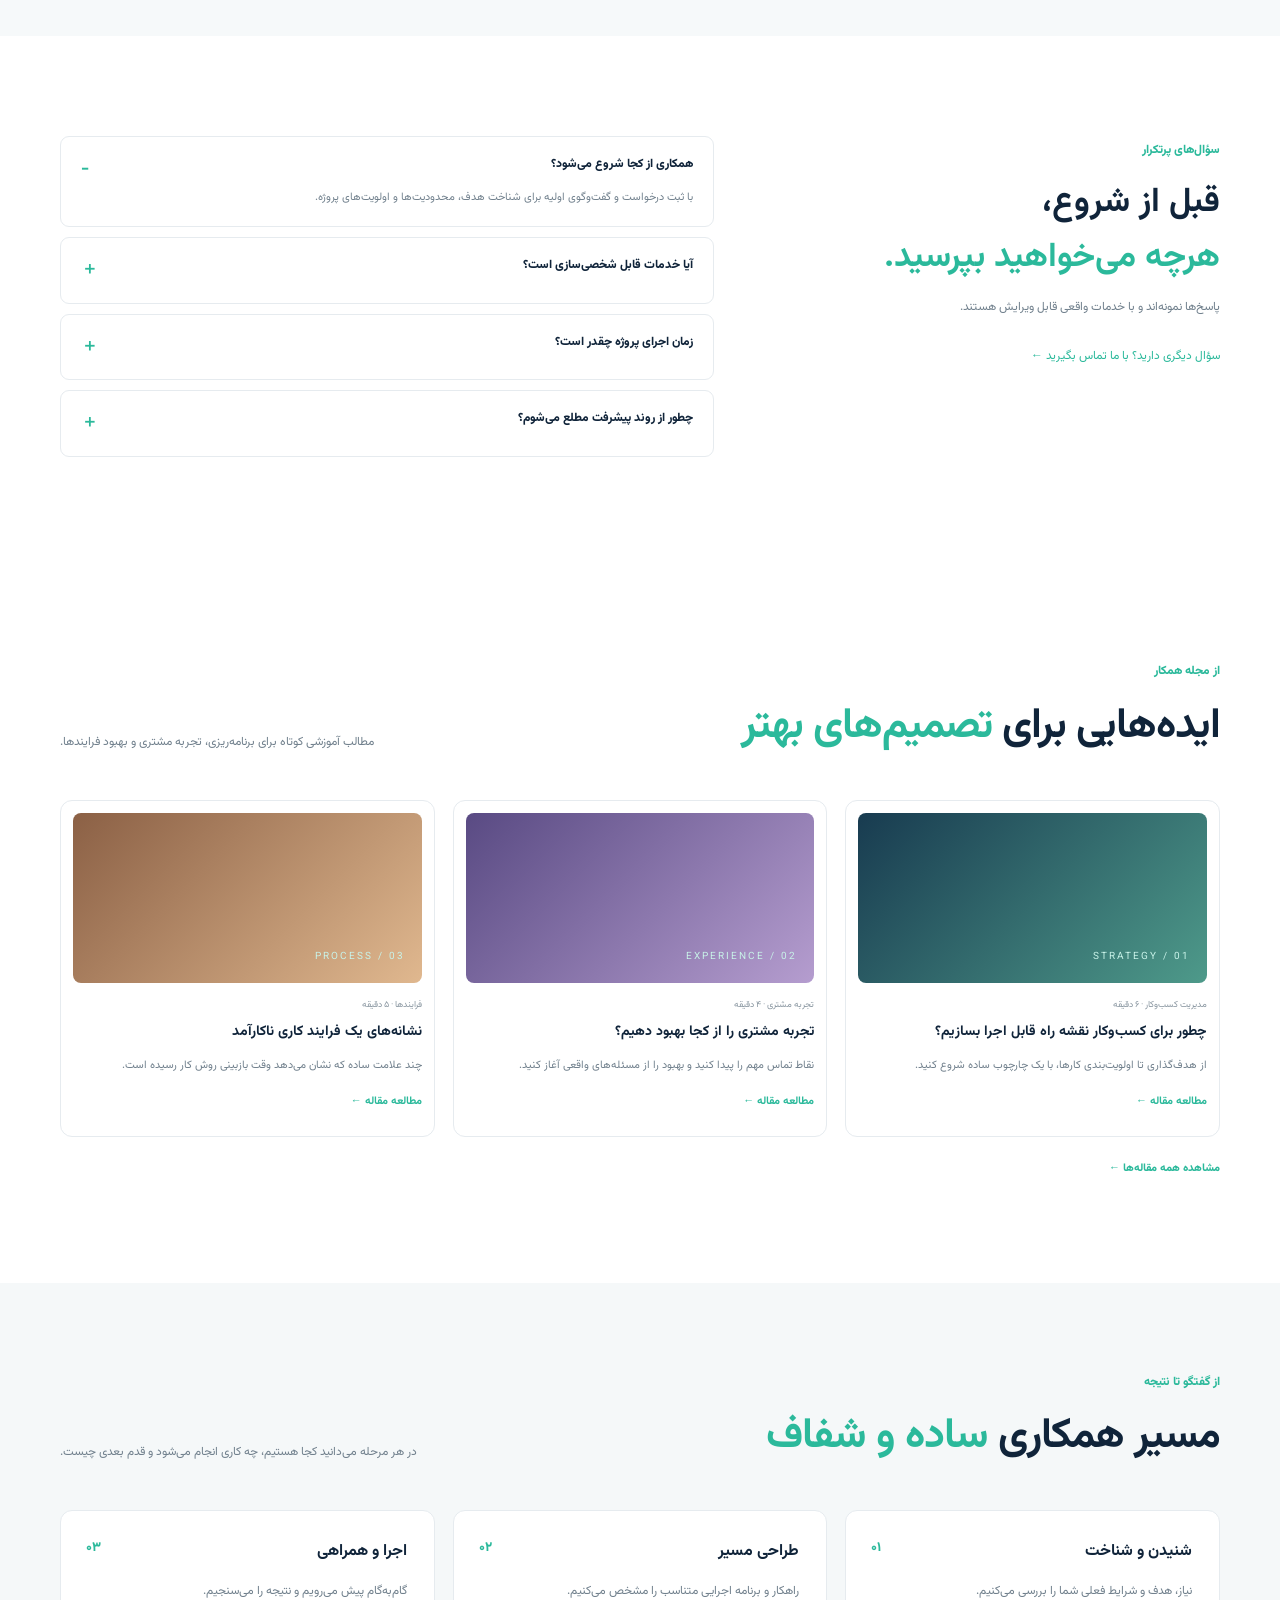
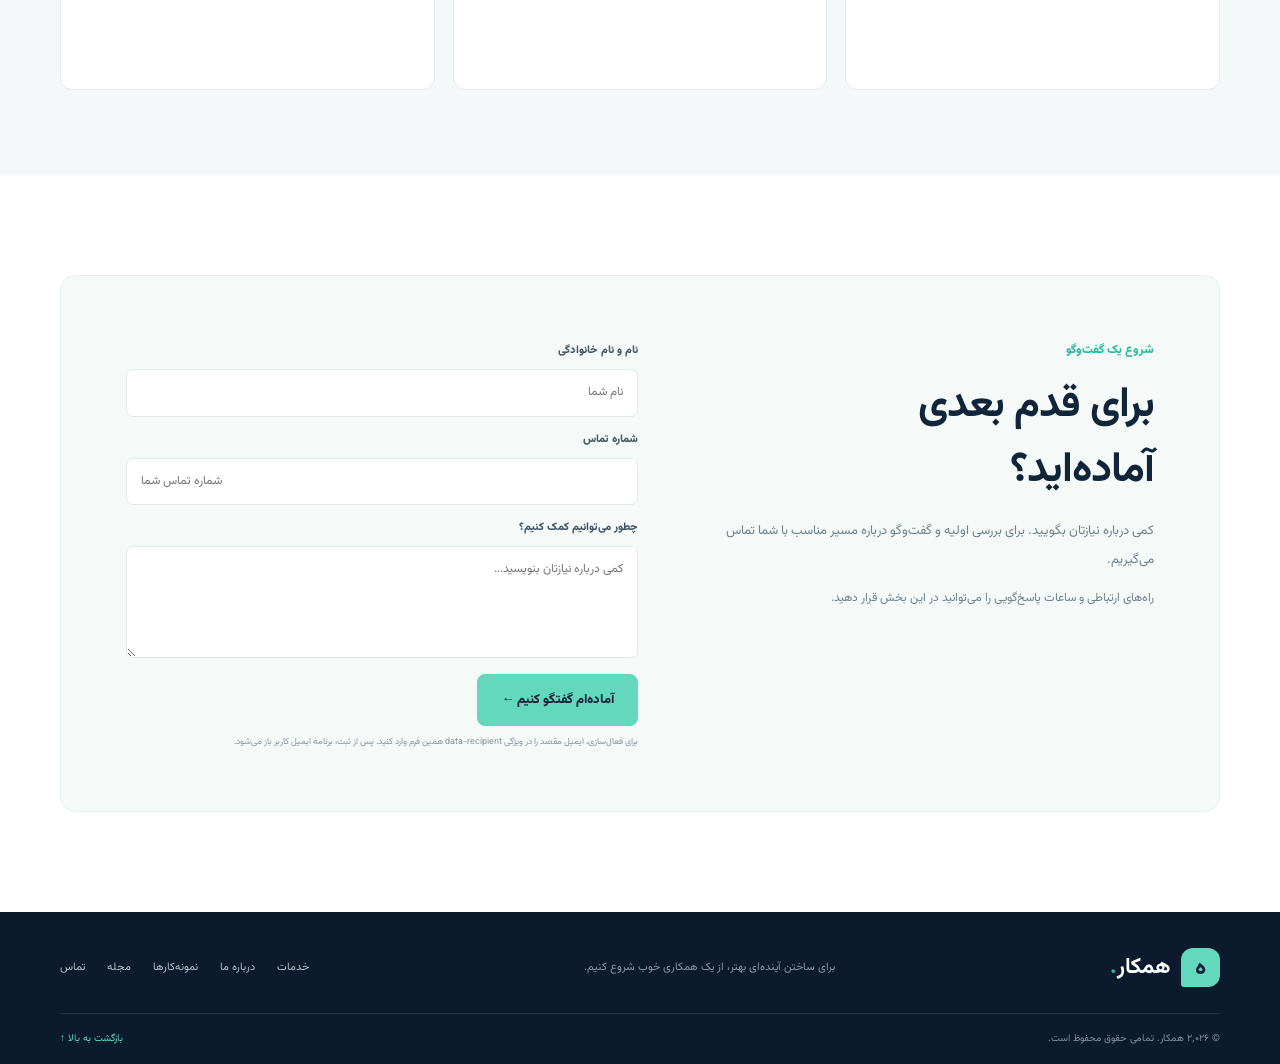
==== commit ab78513c: "Restore original featured portfolio photos" ====
--- a/index.html
+++ b/index.html
@@ -44,7 +44,7 @@
 <section class="section" id="services"><div class="container"><div class="heading"><div><label>آنچه انجام می‌دهیم</label><h2>راهکارهایی برای <em>حرکت رو به جلو</em></h2></div><p>هر کسب‌وکار مسیر خودش را دارد. راهکار را با توجه به هدف، منابع و نیاز واقعی شما طراحی می‌کنیم.</p></div>
 <div class="cards"><article><small>۰۱</small><div class="ico blue">↗</div><h3>استراتژی کسب‌وکار</h3><p>تبدیل هدف‌های پراکنده به نقشه راهی روشن، قابل‌اندازه‌گیری و اجرایی.</p><a href="#contact">بیشتر بدانید ←</a></article><article class="featured"><small>۰۲</small><div class="ico green">⌘</div><h3>راهکارهای دیجیتال</h3><p>طراحی تجربه‌های دیجیتال ساده و کاربردی برای ارتباط بهتر با مشتریان.</p><a href="#contact">بیشتر بدانید ←</a></article><article><small>۰۳</small><div class="ico orange">◎</div><h3>بهبود فرایندها</h3><p>شناسایی گلوگاه‌ها و ساده‌سازی کارها برای استفاده بهتر از زمان و منابع.</p><a href="#contact">بیشتر بدانید ←</a></article></div></div></section>
 <section class="section about" id="about"><div class="container about-grid"><div class="about-art"><div class="orb"></div><div class="statbox"><b>نگاه حرفه‌ای</b><small>از ایده تا اجرا</small></div><span class="stamp">THINK　→　BUILD　→　GROW</span></div><div><label>درباره همکار</label><h2>همراهی که فقط<br>به امروز فکر نمی‌کند.</h2><p>ما باور داریم رشد پایدار از شناخت درست مسئله شروع می‌شود. پیش از هر راهکار، به حرف شما گوش می‌دهیم، شرایط را می‌سنجیم و برای رسیدن به نتیجه برنامه‌ریزی می‌کنیم.</p><ul><li>✓ تمرکز بر نیاز واقعی و نتیجه قابل سنجش</li><li>✓ ارتباط شفاف در تمام مراحل همکاری</li><li>✓ راهکار متناسب با بودجه و اولویت شما</li></ul><a class="btn dark" href="#contact">بیشتر با ما آشنا شوید ←</a></div></div></section>
-<section class="section" id="work"><div class="container"><div class="heading"><div><label>نگاهی به تجربه‌ها</label><h2>کارهایی که <em>اثر می‌گذارند</em></h2></div><p>این بخش برای نمایش پروژه‌های واقعی شما آماده شده است؛ نمونه‌های زیر محتوای نمایشی قالب هستند.</p></div><div class="filter-row" role="group" aria-label="فیلتر نمونه‌کارها"><button class="filter-btn is-active" type="button" data-filter="all" aria-pressed="true">همه پروژه‌ها</button><button class="filter-btn" type="button" data-filter="digital" aria-pressed="false">تجربه دیجیتال</button><button class="filter-btn" type="button" data-filter="brand" aria-pressed="false">هویت برند</button></div><div class="work-grid"><article data-category="digital"><div class="work-art work-one"><img src="assets/images/portfolio-digital-experience.svg" alt="تصویرسازی اختصاصی از داشبورد و تجربه دیجیتال یک برند" loading="lazy" width="1200" height="800"></div><small>تجربه دیجیتال · ۱۴۰۴</small><h3>بازطراحی تجربه یک برند نوآور</h3></article><article data-category="brand"><div class="work-art work-two"><img src="assets/images/portfolio-brand-identity.svg" alt="تصویرسازی اختصاصی از هویت بصری و طراحی برند" loading="lazy" width="1200" height="800"></div><small>هویت برند · ۱۴۰۳</small><h3>ساخت هویت بصری منسجم</h3></article></div></div></section>
+<section class="section" id="work"><div class="container"><div class="heading"><div><label>نگاهی به تجربه‌ها</label><h2>کارهایی که <em>اثر می‌گذارند</em></h2></div><p>این بخش برای نمایش پروژه‌های واقعی شما آماده شده است؛ نمونه‌های زیر محتوای نمایشی قالب هستند.</p></div><div class="filter-row" role="group" aria-label="فیلتر نمونه‌کارها"><button class="filter-btn is-active" type="button" data-filter="all" aria-pressed="true">همه پروژه‌ها</button><button class="filter-btn" type="button" data-filter="digital" aria-pressed="false">تجربه دیجیتال</button><button class="filter-btn" type="button" data-filter="brand" aria-pressed="false">هویت برند</button></div><div class="work-grid"><article data-category="digital"><div class="work-art work-one"><img src="assets/images/portfolio-digital-workspace.jpg" alt="فضای کاری مدرن با پنجره‌های بزرگ و چشم‌انداز شهری" width="1200" height="700" loading="lazy" decoding="async"></div><small>تجربه دیجیتال · ۱۴۰۴</small><h3>بازطراحی تجربه یک برند نوآور</h3></article><article data-category="brand"><div class="work-art work-two"><img src="assets/images/portfolio-brand-interior.jpg" alt="فضای داخلی روشن و مدرن با مبلمان مینیمال" width="1200" height="700" loading="lazy" decoding="async"></div><small>هویت برند · ۱۴۰۳</small><h3>ساخت هویت بصری منسجم</h3></article></div></div></section>
 
 <section class="section testimonials" id="testimonials"><div class="container"><div class="heading"><div><label>اعتماد، پایه همکاری</label><h2>تجربه همکاری از <em>زبان مشتریان</em></h2></div><p>نظرها و نام‌های این بخش نمونه‌اند؛ پیش از انتشار با بازخوردهای واقعی و دارای اجازه انتشار جایگزین کنید.</p></div><div class="testimonial-shell"><div class="testimonial-track">
 <article class="testimonial-card is-active"><div class="quote-mark">“</div><p>از همان جلسه اول، مسیر پروژه روشن بود. گزارش‌ها منظم و تصمیم‌ها بر اساس نیاز واقعی کسب‌وکار گرفته می‌شد.</p><div class="person"><span class="person-avatar">ن</span><div><b>نگار رضایی</b><small>مدیر بازاریابی · نظر نمونه</small></div></div></article>
--- a/assets/css/style.css
+++ b/assets/css/style.css
@@ -7,7 +7,7 @@
 .visual{position:relative;display:grid;place-items:center;min-height:420px}.visual:before,.visual:after{position:absolute;content:"";width:430px;height:300px;border:1px solid #62d8bd2b;border-radius:50%;transform:rotate(-25deg)}.visual:after{width:360px;height:390px;transform:rotate(35deg)}.dashboard{position:relative;z-index:2;width:min(100%,465px);padding:22px 24px 18px;color:var(--ink);background:white;border-radius:14px;box-shadow:0 35px 90px #0005;transform:rotate(-2deg)}.dash-top{display:flex;align-items:center;gap:12px;padding-bottom:15px;border-bottom:1px solid var(--line);color:#71808e;font-size:10px}.dash-top span{color:#e7a59a;font-size:9px}.dash-top b{margin-right:auto;color:var(--green);font-size:9px}.dashboard>small{display:block;margin-top:17px;color:#8794a0;font-size:10px}.growth{font-size:28px;color:var(--navy)}.chart{height:145px;margin-top:8px}.chart svg{width:100%;height:100%}.stats{display:grid;grid-template-columns:repeat(3,1fr);gap:10px;padding-top:14px;border-top:1px solid var(--line)}.stats div{display:grid}.stats small{font-size:9px;color:#8794a0}.stats b{font-size:16px;color:var(--navy)}.float{position:absolute;z-index:3;display:flex;align-items:center;gap:10px;padding:11px 14px;border-radius:9px;background:white;color:var(--green);box-shadow:0 15px 35px #0003}.float span{display:grid;color:var(--ink)}.float b{font-size:10px}.float small{font-size:9px;color:#8995a0}.float-one{top:28px;right:-5px}.float-two{bottom:25px;left:-5px}.hero-foot{position:relative;display:flex;justify-content:space-between;padding-top:20px;border-top:1px solid #ffffff20;color:#8194a4;font-size:10px}
 .trust{background:var(--paper)}.trust-row{min-height:78px;display:flex;align-items:center;justify-content:space-between;gap:18px;color:#71808d;font-size:11px;font-weight:600}.trust-row i{width:5px;height:5px;border-radius:50%;background:#a9dcd0}.section{padding:100px 0}.heading{display:flex;justify-content:space-between;align-items:end;gap:35px;margin-bottom:40px}.heading h2,.about h2,.contact h2{margin:9px 0 0;color:var(--navy);font-size:clamp(29px,3.4vw,42px);line-height:1.55;letter-spacing:-1px}.heading h2 em{color:var(--green)}.heading>p{max-width:390px;margin:0 0 5px;color:var(--muted);font-size:12px;line-height:2.1}.cards{display:grid;grid-template-columns:repeat(3,1fr);gap:18px}.cards article{position:relative;min-height:285px;padding:27px;border:1px solid var(--line);border-radius:12px;transition:.25s}.cards article:hover{transform:translateY(-6px);box-shadow:0 20px 55px #10243a16;border-color:#c8e9e1}.cards article>small{position:absolute;top:25px;left:25px;color:#a9b4bd}.featured{background:#f3fbf8;border-color:#d8f0e9!important}.ico{display:grid;place-items:center;width:47px;height:47px;margin-bottom:23px;border-radius:11px;font-size:22px}.blue{background:#e9f3fa;color:#3678ad}.green{background:#ddf5ed;color:#229a7f}.orange{background:#fff1e2;color:#c17a39}.cards h3{margin:0 0 8px;color:var(--navy);font-size:16px}.cards p{color:var(--muted);font-size:12px;line-height:2}.cards article>a{display:inline-block;margin-top:12px;color:var(--green);font-size:11px;font-weight:800}
 .about,.process{background:var(--paper)}.about-grid{display:grid;grid-template-columns:1fr 1fr;align-items:center;gap:85px}.about-art{position:relative;min-height:400px;overflow:hidden;border-radius:14px;background:linear-gradient(135deg,#173b4b,#10243a 58%,#287568)}.about-art:before{position:absolute;inset:0;content:"";opacity:.14;background-image:linear-gradient(#fff2 1px,transparent 1px),linear-gradient(90deg,#fff2 1px,transparent 1px);background-size:40px 40px}.orb{position:absolute;top:48px;left:50%;width:285px;height:285px;border-radius:50%;background:linear-gradient(135deg,#65dec3,#247c82);transform:translateX(-50%);box-shadow:0 30px 90px #0004}.orb:after{position:absolute;inset:25px;content:"";border:1px solid #ffffff80;border-radius:50%}.statbox{position:absolute;top:24px;right:24px;display:grid;padding:12px 16px;border-radius:8px;background:white;color:var(--navy)}.statbox b{font-size:18px}.statbox small{color:#8794a0;font-size:9px}.stamp{position:absolute;bottom:25px;left:23px;color:#d8e7e9;font-size:9px;letter-spacing:1px}.about p,.contact>div>p{color:var(--muted);font-size:13px;line-height:2.2}.about ul{display:grid;gap:12px;margin:22px 0;padding:0;list-style:none;color:#526474;font-size:12px}.about li:first-letter{color:var(--green)}.dark{background:var(--navy);border-color:var(--navy);color:white}
-.work-grid{display:grid;grid-template-columns:1.2fr .8fr;gap:22px}.work-art{height:280px;display:grid;place-items:center;border-radius:12px;overflow:hidden;background:#e7eeeb}.work-one{background:linear-gradient(135deg,#e0f0eb,#a5cfc5)}.work-two{background:linear-gradient(135deg,#f4e6d7,#d9bba0)}.mock{width:65%;height:72%;padding:25px;background:#f9fbfb;border-radius:9px;box-shadow:0 25px 45px #1b3f4033;transform:rotate(-4deg)}.mock b,.mock i{display:block;height:10px;margin:12px 0;background:#dce7e4;border-radius:4px}.mock b{width:60%;height:16px;background:#183d4a}.mock i:last-child{width:70%;background:#5ac8ad}.brand-board{width:65%;height:75%;padding:30px;background:#f7f0e8;color:#4d352b;box-shadow:0 20px 50px #5a382333;transform:rotate(3deg);font-size:30px}.brand-board strong{font-family:Georgia,serif;font-size:35px;line-height:1}.work-grid article>small{display:block;margin-top:15px;color:#8996a0;font-size:10px}.work-grid h3{margin:3px 0;color:var(--navy);font-size:15px}.process{padding-top:85px;padding-bottom:85px}.steps article{min-height:180px;background:white}.steps article>small{color:var(--green);font-weight:800}.steps p{margin-bottom:0}
+.work-grid{display:grid;grid-template-columns:1.2fr .8fr;gap:22px}.work-art{height:280px;display:grid;place-items:center;border-radius:12px;overflow:hidden;background:#e7eeeb}.work-art img{display:block;width:100%;height:100%;object-fit:cover;transition:transform .5s ease}.work-grid article:hover .work-art img{transform:scale(1.035)}.work-one{background:linear-gradient(135deg,#e0f0eb,#a5cfc5)}.work-two{background:linear-gradient(135deg,#f4e6d7,#d9bba0)}.mock{width:65%;height:72%;padding:25px;background:#f9fbfb;border-radius:9px;box-shadow:0 25px 45px #1b3f4033;transform:rotate(-4deg)}.mock b,.mock i{display:block;height:10px;margin:12px 0;background:#dce7e4;border-radius:4px}.mock b{width:60%;height:16px;background:#183d4a}.mock i:last-child{width:70%;background:#5ac8ad}.brand-board{width:65%;height:75%;padding:30px;background:#f7f0e8;color:#4d352b;box-shadow:0 20px 50px #5a382333;transform:rotate(3deg);font-size:30px}.brand-board strong{font-family:Georgia,serif;font-size:35px;line-height:1}.work-grid article>small{display:block;margin-top:15px;color:#8996a0;font-size:10px}.work-grid h3{margin:3px 0;color:var(--navy);font-size:15px}.process{padding-top:85px;padding-bottom:85px}.steps article{min-height:180px;background:white}.steps article>small{color:var(--green);font-weight:800}.steps p{margin-bottom:0}
 .contact{display:grid;grid-template-columns:.85fr 1fr;gap:80px;padding:60px 65px;background:#f5f9f8;border:1px solid #e7f0ed;border-radius:15px}.contact>div>a,.contact>div>small{display:block;margin-top:10px;color:var(--green);font-size:12px}.contact>div>small{color:#71808d}.contact form{display:grid;gap:8px}.contact form label{margin-top:5px;color:#435566;font-size:11px}.contact input,.contact textarea{width:100%;padding:12px 14px;border:1px solid #e1e9e6;border-radius:7px;background:white;outline:none;font:inherit;font-size:12px}.contact input:focus,.contact textarea:focus{border-color:#68cbb3;box-shadow:0 0 0 3px #62d8bd24}.contact textarea{resize:vertical}.contact form button{justify-self:start;margin-top:8px}.contact form p{margin:0;color:#89969f;font-size:9px}
 footer{background:#0b1b2d;color:#b4c2ce}.foot-main{display:flex;align-items:center;justify-content:space-between;gap:20px;padding-top:35px;padding-bottom:25px}.foot-main .brand strong{color:white}.foot-main p{color:#8799a9;font-size:11px}.foot-main>div{display:flex;gap:22px;font-size:11px}.foot-bottom{display:flex;justify-content:space-between;padding:16px 0;border-top:1px solid #ffffff19;color:#7e91a1;font-size:10px}.foot-bottom a{color:var(--mint)}
 :focus-visible{outline:3px solid #35b99b;outline-offset:3px}
